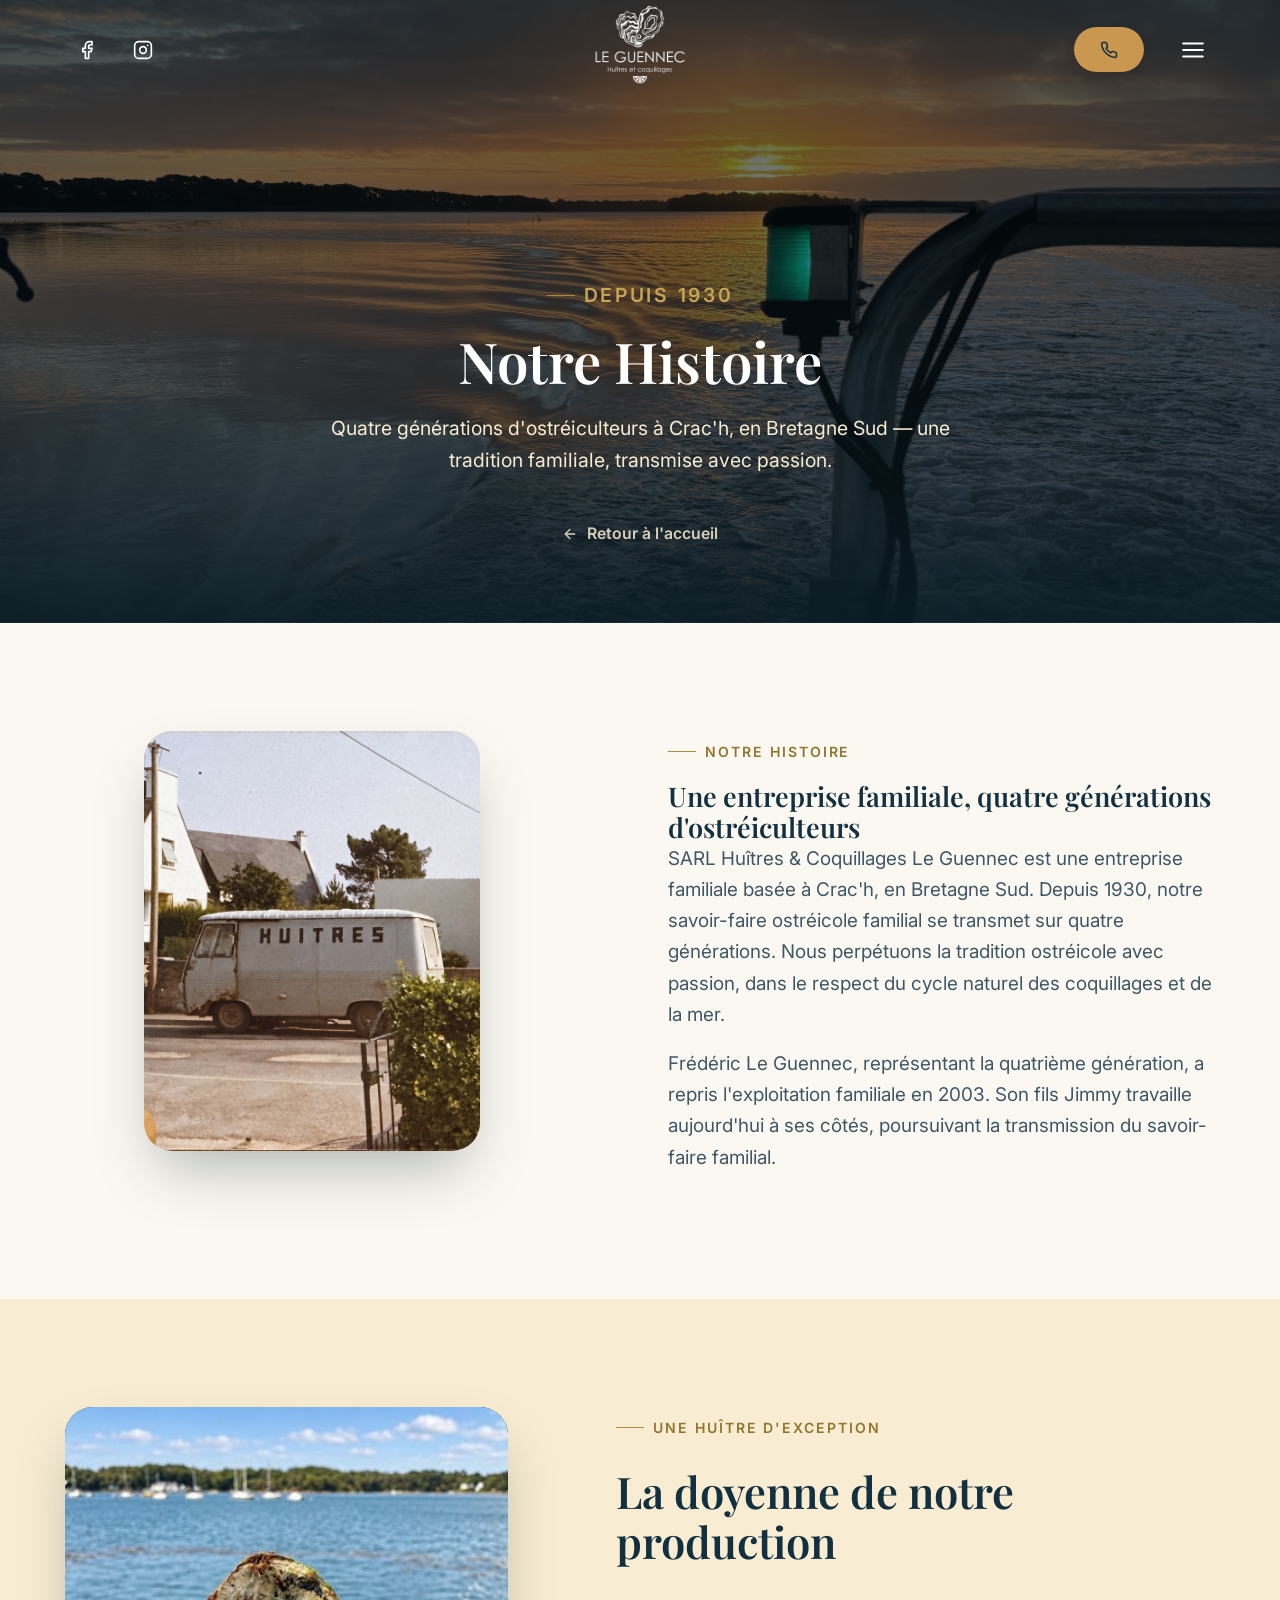
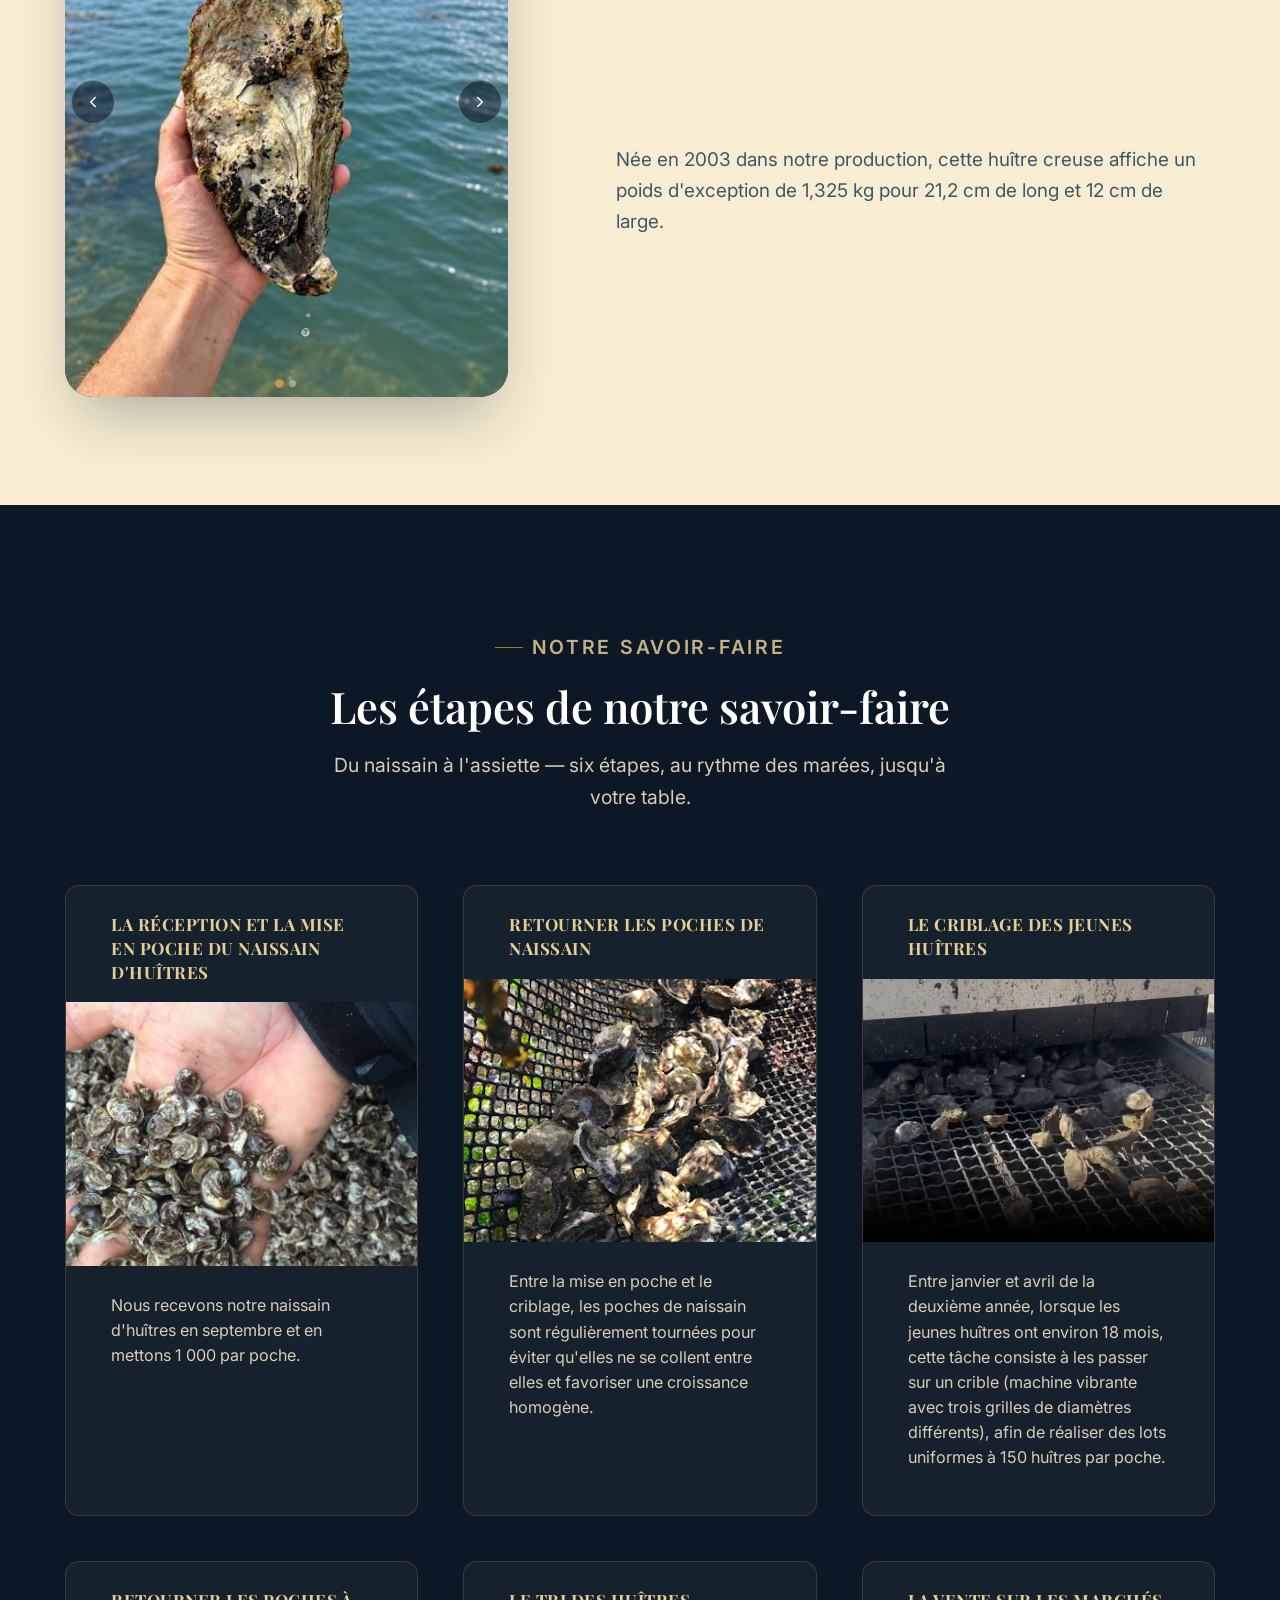
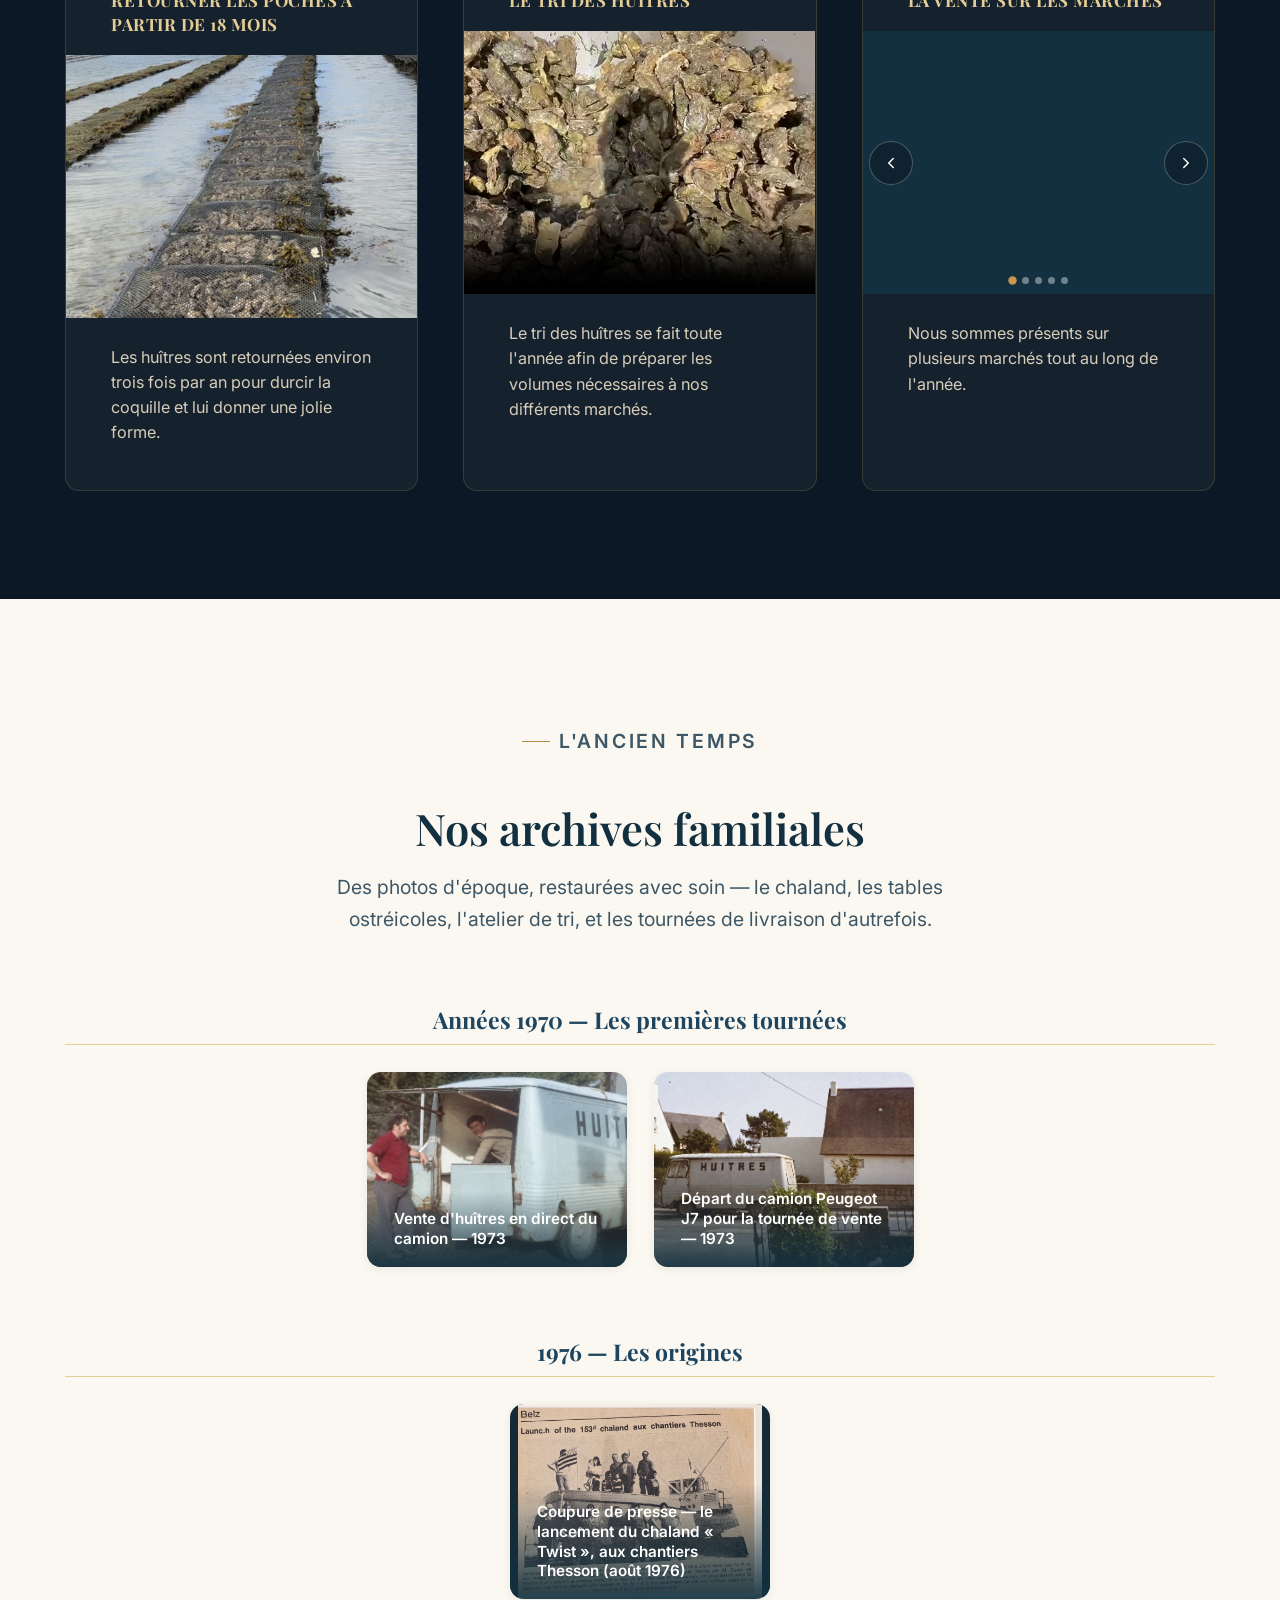
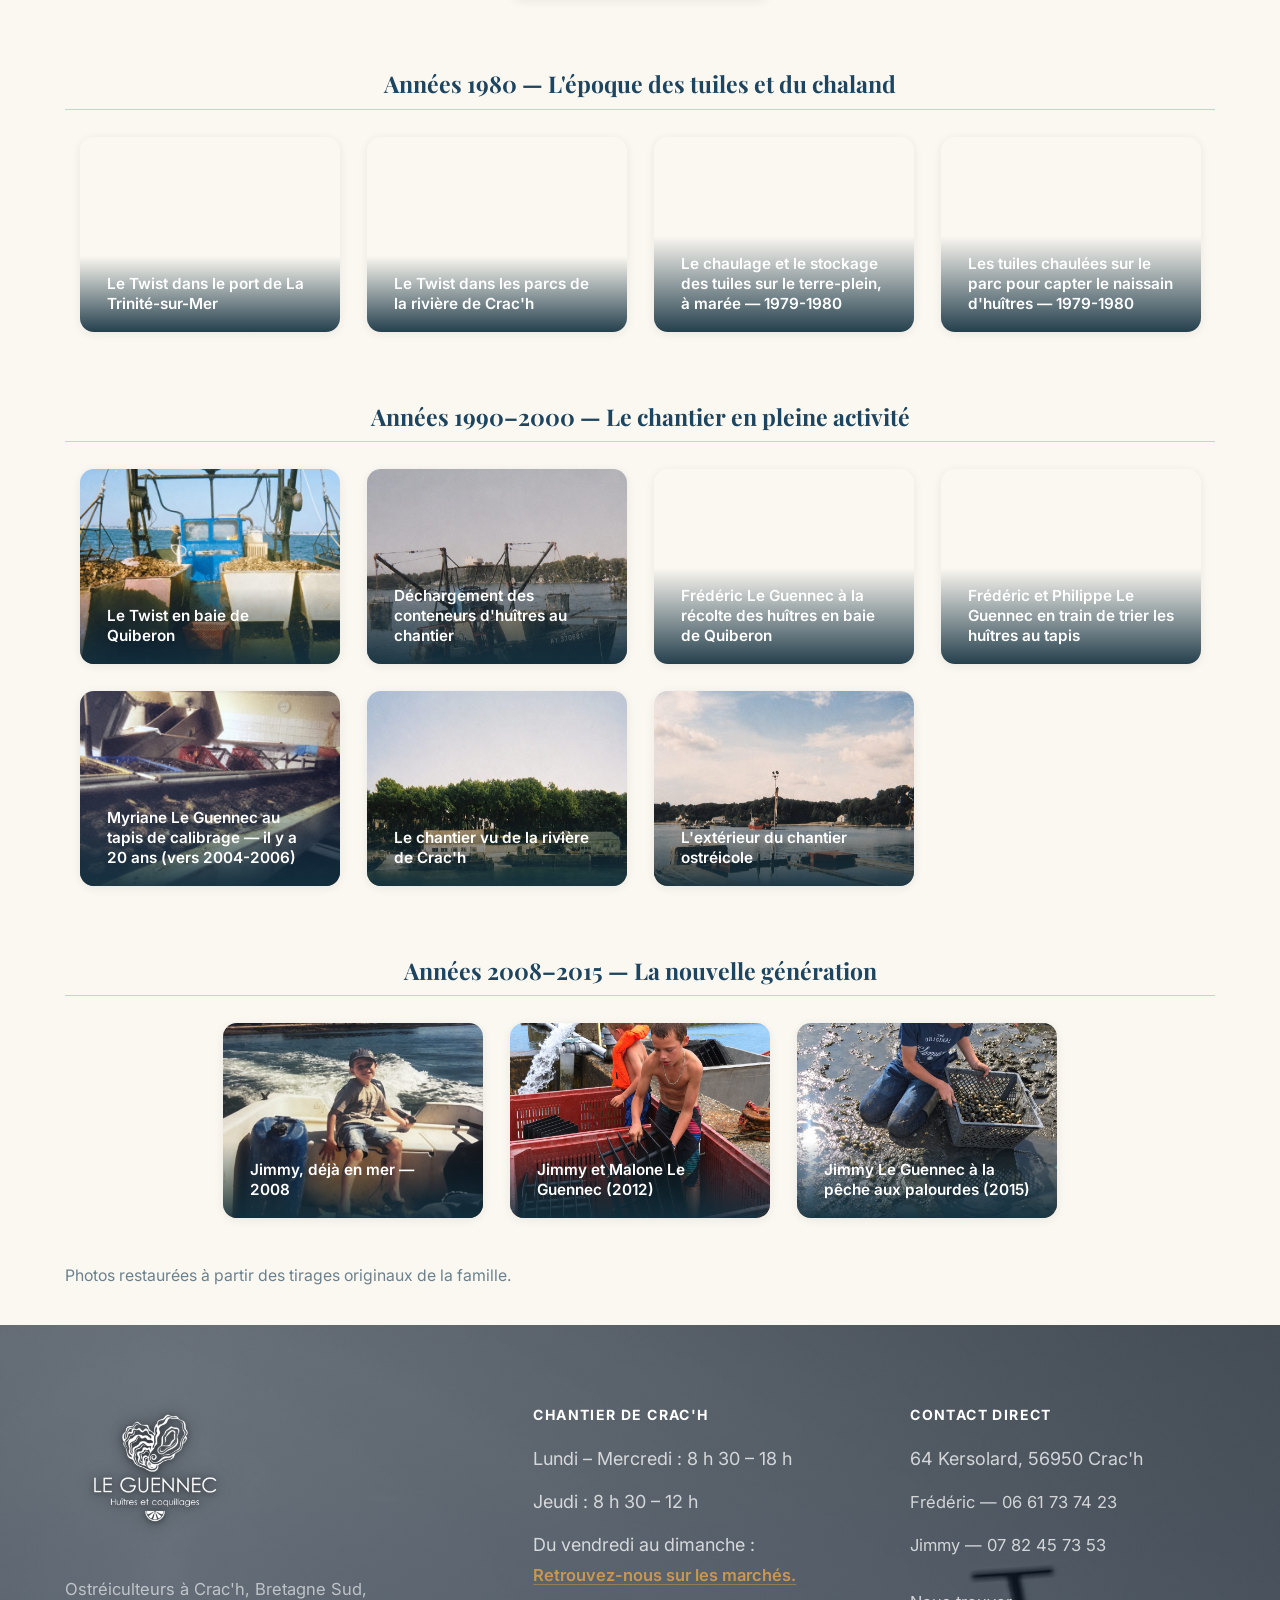
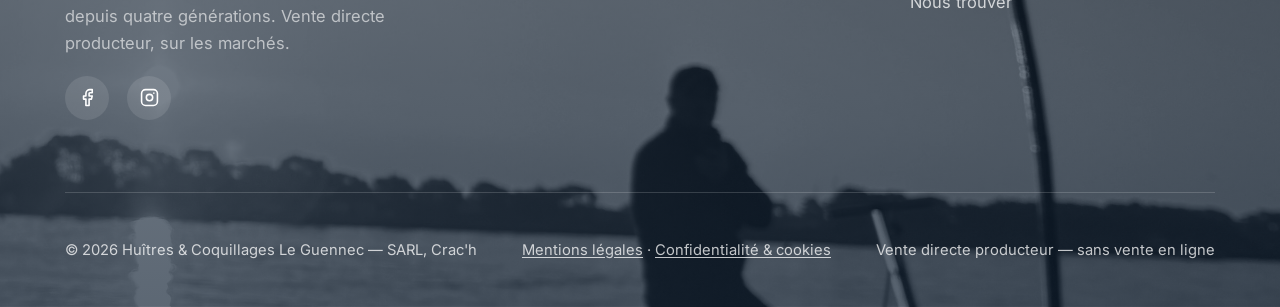
==== histoire.html @ 22b79222 "Validation Google Search Console + enrichissement SEO invisible (head only) - meta name="google-site" ====
<!DOCTYPE html>
<html lang="fr">
<head>
<meta charset="UTF-8">
<meta name="viewport" content="width=device-width, initial-scale=1">
<meta name="google-site-verification" content="tB6l-SqhukYmrdWB9x6UYOI8P5B4YPythhNkaQeLWqQ" />
<title>Notre Histoire d'Ostréiculteurs en Bretagne Sud | Huîtres Le Guennec</title>
<meta name="description" content="Quatre générations d'ostréiculteurs à Crac'h, Golfe du Morbihan : notre histoire familiale et le savoir-faire de la vente directe d'huîtres de Bretagne.">
<meta name="keywords" content="huîtres le guennec, huitres le guennec, huitres saint ave, huitres rennes, huitres ploermel, huitres crach, huitres pluneret, huitres vannes, huitres bretagne, vente directe huitres, coquillages golfe du morbihan">
<meta property="og:title" content="Notre Histoire d'Ostréiculteurs en Bretagne Sud | Huîtres Le Guennec">
<meta property="og:description" content="Quatre générations d'ostréiculteurs à Crac'h, Golfe du Morbihan : notre histoire familiale et le savoir-faire de la vente directe d'huîtres de Bretagne.">
<meta property="og:image" content="https://huitres-leguennec.com/img/og/histoire.jpg">
<meta property="og:image:width" content="1200">
<meta property="og:image:height" content="630">
<meta property="og:type" content="website">
<meta property="og:site_name" content="Huîtres &amp; Coquillages Le Guennec">
<meta property="og:locale" content="fr_FR">
<meta property="og:url" content="https://huitres-leguennec.com/histoire">
<link rel="canonical" href="https://huitres-leguennec.com/histoire">
<link rel="icon" type="image/png" href="img/logo.png">
<link rel="preconnect" href="https://fonts.googleapis.com">
<link rel="preconnect" href="https://fonts.gstatic.com" crossorigin>
<link href="https://fonts.googleapis.com/css2?family=Playfair+Display:wght@500;600;700&family=Dancing+Script:wght@600;700&family=Inter:wght@400;500;600;700&display=swap" rel="stylesheet">
<link rel="stylesheet" href="css/style.css?v=192">
<script type="application/ld+json">
{
  "@context": "https://schema.org",
  "@type": "BreadcrumbList",
  "itemListElement": [
    {
      "@type": "ListItem",
      "position": 1,
      "name": "Accueil",
      "item": "https://huitres-leguennec.com/"
    },
    {
      "@type": "ListItem",
      "position": 2,
      "name": "Notre Histoire",
      "item": "https://huitres-leguennec.com/histoire"
    }
  ]
}
</script>
<script>document.documentElement.classList.add("js");</script>
</head>
<body>
<a class="skip-link" href="#main">Aller au contenu principal</a>

<!-- ============ EN-TÊTE ============ -->
<header class="site-header" id="site-header">
  <div class="container header-brand-row">
    <div class="header-social">
      <a href="https://www.facebook.com/p/Huitres-et-coquillages-Le-guennec-Frederic-100067875047305/" target="_blank" rel="noopener noreferrer" aria-label="Notre page Facebook" class="header-social-link">
        <svg viewBox="0 0 24 24" fill="none" stroke="currentColor" stroke-width="2" stroke-linecap="round" stroke-linejoin="round"><path d="M18 2h-3a5 5 0 0 0-5 5v3H7v4h3v8h4v-8h3l1-4h-4V7a1 1 0 0 1 1-1h3z"/></svg>
      </a>
      <a href="https://www.instagram.com/huitresetcoquillages_leguennec/" target="_blank" rel="noopener noreferrer" aria-label="Notre page Instagram" class="header-social-link">
        <svg viewBox="0 0 24 24" fill="none" stroke="currentColor" stroke-width="2" stroke-linecap="round" stroke-linejoin="round"><rect x="2" y="2" width="20" height="20" rx="5"/><circle cx="12" cy="12" r="4"/><path d="M17.5 6.5h.01"/></svg>
      </a>
    </div>
    <a href="/" class="brand-center" aria-label="Accueil — Huîtres &amp; Coquillages Le Guennec">
      <img class="logo-white" src="img/logo-blanc.png" width="600" height="595" alt="" aria-hidden="true">
      <img class="logo-color" src="img/logo.png" width="600" height="595" alt="" aria-hidden="true">
    </a>
    <div class="header-actions">
      <div class="call-menu" id="call-menu">
        <button type="button" class="btn btn-primary header-cta" id="call-menu-toggle" aria-haspopup="true" aria-expanded="false" aria-controls="call-menu-panel">
          <svg viewBox="0 0 24 24" fill="none" stroke="currentColor" stroke-width="2" stroke-linecap="round" stroke-linejoin="round"><path d="M22 16.92v3a2 2 0 0 1-2.18 2 19.79 19.79 0 0 1-8.63-3.07 19.5 19.5 0 0 1-6-6 19.79 19.79 0 0 1-3.07-8.67A2 2 0 0 1 4.11 2h3a2 2 0 0 1 2 1.72c.127.96.361 1.903.7 2.81a2 2 0 0 1-.45 2.11L8.09 9.91a16 16 0 0 0 6 6l1.27-1.27a2 2 0 0 1 2.11-.45c.907.339 1.85.573 2.81.7A2 2 0 0 1 22 16.92z"/></svg>
          <span>Appeler / Commander</span>
        </button>
        <div class="call-menu-panel" id="call-menu-panel" role="menu" aria-hidden="true">
          <a href="tel:0661737423" class="call-menu-link" role="menuitem">Frédéric : 06 61 73 74 23</a>
          <a href="tel:0782457353" class="call-menu-link" role="menuitem">Jimmy : 07 82 45 73 53</a>
        </div>
      </div>
      <button class="nav-toggle" id="nav-toggle" aria-label="Ouvrir le menu" aria-expanded="false" aria-controls="main-nav">
        <svg viewBox="0 0 24 24" fill="none" stroke="currentColor" stroke-width="2" stroke-linecap="round"><line x1="3" y1="6" x2="21" y2="6"/><line x1="3" y1="12" x2="21" y2="12"/><line x1="3" y1="18" x2="21" y2="18"/></svg>
      </button>
    </div>
  </div>

  <div class="header-nav-row">
    <div class="container nav-row-inner">
      <div class="nav-overlay" id="nav-overlay"></div>
      <nav class="main-nav" id="main-nav" aria-label="Navigation principale">
        <button class="nav-toggle nav-close" id="nav-close" aria-label="Fermer le menu">
          <svg viewBox="0 0 24 24" fill="none" stroke="currentColor" stroke-width="2" stroke-linecap="round"><line x1="18" y1="6" x2="6" y2="18"/><line x1="6" y1="6" x2="18" y2="18"/></svg>
        </button>
        <ul>
          <li><a href="/histoire" aria-current="page">Notre Histoire</a></li>
          <li><a href="/nos-produits">Nos Produits</a></li>
          <li><a href="/points-de-vente">Points de Vente</a></li>
          <li><a href="/presse">Presse</a></li>
          <li><a href="/#evenements">Événements</a></li>
          <li><a href="/#faq">FAQ</a></li>
          <li><a href="/#contact">Contact</a></li>
          <li class="nav-call-item"><a href="tel:0661737423">Appeler — 06 61 73 74 23</a></li>
        </ul>
      </nav>
    </div>
  </div>
</header>

<main id="main">

  <!-- ============ EN-TÊTE DE PAGE ============ -->
  <section class="page-hero">
    <div class="container">
      <p class="eyebrow">Depuis 1930</p>
      <h1>Notre Histoire</h1>
      <p>Quatre générations d'ostréiculteurs à Crac'h, en Bretagne Sud — une tradition familiale, transmise avec passion.</p>
      <a href="/" class="breadcrumb-back">
        <svg viewBox="0 0 24 24" fill="none" stroke="currentColor" stroke-width="2" stroke-linecap="round" stroke-linejoin="round"><path d="M19 12H5"/><path d="m12 19-7-7 7-7"/></svg>
        Retour à l'accueil
      </a>
    </div>
  </section>

  <!-- ============ RÉCIT ============ -->
  <section class="section-pad bg-cream">
    <div class="container">
      <div class="histoire-grid">
        <div class="histoire-heading">
          <p class="eyebrow">Notre histoire</p>
          <h2>Une entreprise familiale, quatre générations d'ostréiculteurs</h2>
        </div>
        <div class="histoire-media reveal">
          <img src="img/camionnette-huitres-vintage.jpg" width="744" height="930" loading="lazy" decoding="async" alt="Ancienne camionnette « Huîtres » de la famille Le Guennec, garée à Crac'h">
        </div>
        <div class="histoire-text-body">
          <p>SARL Huîtres &amp; Coquillages Le Guennec est une entreprise familiale basée à Crac'h, en Bretagne Sud. Depuis 1930, notre savoir-faire ostréicole familial se transmet sur quatre générations. Nous perpétuons la tradition ostréicole avec passion, dans le respect du cycle naturel des coquillages et de la mer.</p>
          <p>Frédéric Le Guennec, représentant la quatrième génération, a repris l'exploitation familiale en 2003. Son fils Jimmy travaille aujourd'hui à ses côtés, poursuivant la transmission du savoir-faire familial.</p>
        </div>
      </div>
    </div>
  </section>

  <!-- ============ LA DOYENNE ============ -->
  <section class="section-pad bg-shell">
    <div class="container">
      <div class="doyenne-grid">
        <div class="doyenne-heading">
          <p class="eyebrow">Une huître d&apos;exception</p>
          <h2>La doyenne de notre production</h2>
        </div>
        <div class="doyenne-media reveal">
          <div class="step-carousel doyenne-carousel" data-carousel>
            <div class="step-carousel-track">
              <div class="step-carousel-slide"><img src="img/doyenne-1.jpg" width="384" height="512" loading="lazy" decoding="async" alt="La Doyenne Le Guennec, huître exceptionnelle tenue dans une main face à la mer"></div>
              <div class="step-carousel-slide"><img src="img/doyenne-2.jpg" width="384" height="512" loading="lazy" decoding="async" alt="La Doyenne Le Guennec vue de profil, montrant sa taille hors norme"></div>
            </div>
            <button type="button" class="step-carousel-arrow prev" aria-label="Photo précédente">
              <svg viewBox="0 0 24 24" fill="none" stroke="currentColor" stroke-width="2" stroke-linecap="round" stroke-linejoin="round"><path d="m15 18-6-6 6-6"/></svg>
            </button>
            <button type="button" class="step-carousel-arrow next" aria-label="Photo suivante">
              <svg viewBox="0 0 24 24" fill="none" stroke="currentColor" stroke-width="2" stroke-linecap="round" stroke-linejoin="round"><path d="m9 18 6-6-6-6"/></svg>
            </button>
            <div class="step-carousel-dots">
              <button type="button" class="step-carousel-dot" aria-label="Photo 1"></button>
              <button type="button" class="step-carousel-dot" aria-label="Photo 2"></button>
            </div>
          </div>
        </div>
        <div class="doyenne-text-body">
          <p>Née en 2003 dans notre production, cette huître creuse affiche un poids d&apos;exception de 1,325&nbsp;kg pour 21,2&nbsp;cm de long et 12&nbsp;cm de large.</p>
        </div>
      </div>
    </div>
  </section>

  <!-- ============ ÉTAPES DU SAVOIR-FAIRE ============ -->
  <section class="section-pad savoir-faire-steps">
    <div class="container">
      <div class="section-head center reveal">
        <p class="eyebrow">Notre savoir-faire</p>
        <h2>Les étapes de notre savoir-faire</h2>
        <p>Du naissain à l'assiette — six étapes, au rythme des marées, jusqu'à votre table.</p>
      </div>

      <div class="steps-grid reveal">
        <article class="step-card">
          <h3 class="step-title">La réception et la mise en poche du naissain d&apos;huîtres</h3>
          <div class="step-carousel" data-carousel>
            <div class="step-carousel-track">
              <div class="step-carousel-slide"><img src="img/naissain.jpg" width="720" height="960" loading="lazy" decoding="async" alt="Naissain d'huîtres tenu dans une main, avant la mise en poche"></div>
            </div>
            <button type="button" class="step-carousel-arrow prev" aria-label="Photo précédente">
              <svg viewBox="0 0 24 24" fill="none" stroke="currentColor" stroke-width="2" stroke-linecap="round" stroke-linejoin="round"><path d="m15 18-6-6 6-6"/></svg>
            </button>
            <button type="button" class="step-carousel-arrow next" aria-label="Photo suivante">
              <svg viewBox="0 0 24 24" fill="none" stroke="currentColor" stroke-width="2" stroke-linecap="round" stroke-linejoin="round"><path d="m9 18 6-6-6-6"/></svg>
            </button>
            <div class="step-carousel-dots">
              <button type="button" class="step-carousel-dot" aria-label="Photo 1"></button>
            </div>
          </div>
          <p class="step-desc">Nous recevons notre naissain d&apos;huîtres en septembre et en mettons 1 000 par poche.</p>
        </article>

        <article class="step-card">
          <h3 class="step-title">Retourner les poches de naissain</h3>
          <div class="step-carousel" data-carousel>
            <div class="step-carousel-track">
              <div class="step-carousel-slide"><img src="img/naissain-crible.jpg" width="384" height="512" loading="lazy" decoding="async" alt="Naissain d'huîtres dans un crible, au chantier"></div>
            </div>
            <button type="button" class="step-carousel-arrow prev" aria-label="Photo précédente">
              <svg viewBox="0 0 24 24" fill="none" stroke="currentColor" stroke-width="2" stroke-linecap="round" stroke-linejoin="round"><path d="m15 18-6-6 6-6"/></svg>
            </button>
            <button type="button" class="step-carousel-arrow next" aria-label="Photo suivante">
              <svg viewBox="0 0 24 24" fill="none" stroke="currentColor" stroke-width="2" stroke-linecap="round" stroke-linejoin="round"><path d="m9 18 6-6-6-6"/></svg>
            </button>
            <div class="step-carousel-dots">
              <button type="button" class="step-carousel-dot" aria-label="Photo 1"></button>
            </div>
          </div>
          <p class="step-desc">Entre la mise en poche et le criblage, les poches de naissain sont régulièrement tournées pour éviter qu'elles ne se collent entre elles et favoriser une croissance homogène.</p>
        </article>

        <article class="step-card">
          <h3 class="step-title">Le criblage des jeunes huîtres</h3>
          <div class="step-video-wrap">
            <video class="step-video" controls muted playsinline preload="metadata" poster="img/visuel-criblage.jpg">
              <source src="img/video-criblage.mp4" type="video/mp4">
              Votre navigateur ne supporte pas la lecture de vidéos.
            </video>
          </div>
          <p class="step-desc">Entre janvier et avril de la deuxième année, lorsque les jeunes huîtres ont environ 18 mois, cette tâche consiste à les passer sur un crible (machine vibrante avec trois grilles de diamètres différents), afin de réaliser des lots uniformes à 150 huîtres par poche.</p>
        </article>

        <article class="step-card">
          <h3 class="step-title">Retourner les poches à partir de 18 mois</h3>
          <div class="step-carousel" data-carousel>
            <div class="step-carousel-track">
              <div class="step-carousel-slide"><img src="img/poche-tournage-arradon.jpg" width="1000" height="1776" loading="lazy" decoding="async" alt="Poches d'huîtres sur tables, parc à Arradon"></div>
            </div>
            <button type="button" class="step-carousel-arrow prev" aria-label="Photo précédente">
              <svg viewBox="0 0 24 24" fill="none" stroke="currentColor" stroke-width="2" stroke-linecap="round" stroke-linejoin="round"><path d="m15 18-6-6 6-6"/></svg>
            </button>
            <button type="button" class="step-carousel-arrow next" aria-label="Photo suivante">
              <svg viewBox="0 0 24 24" fill="none" stroke="currentColor" stroke-width="2" stroke-linecap="round" stroke-linejoin="round"><path d="m9 18 6-6-6-6"/></svg>
            </button>
            <div class="step-carousel-dots">
              <button type="button" class="step-carousel-dot" aria-label="Photo 1"></button>
            </div>
          </div>
          <p class="step-desc">Les huîtres sont retournées environ trois fois par an pour durcir la coquille et lui donner une jolie forme.</p>
        </article>

        <article class="step-card">
          <h3 class="step-title">Le tri des huîtres</h3>
          <div class="step-video-wrap">
            <video class="step-video" controls muted playsinline preload="metadata" poster="img/visuel-tri.jpg">
              <source src="img/video-tri.mp4" type="video/mp4">
              Votre navigateur ne supporte pas la lecture de vidéos.
            </video>
          </div>
          <p class="step-desc">Le tri des huîtres se fait toute l&apos;année afin de préparer les volumes nécessaires à nos différents marchés.</p>
        </article>

        <article class="step-card">
          <h3 class="step-title">La vente sur les marchés</h3>
          <div class="step-carousel" data-carousel>
            <div class="step-carousel-track">
              <div class="step-carousel-slide"><img src="img/marche-nuit.jpg" width="1000" height="735" loading="lazy" decoding="async" alt="Étal Huîtres et Coquillages Le Guennec sur le marché de Crac'h, le jeudi"></div>
              <div class="step-carousel-slide"><img src="img/marche-jour.jpg" width="2000" height="1500" loading="lazy" decoding="async" alt="Étal Huîtres et Coquillages Le Guennec sur le marché de Ploërmel, le vendredi"></div>
              <div class="step-carousel-slide"><img src="img/marche-rennes.jpg" width="512" height="384" loading="lazy" decoding="async" alt="Étal Huîtres et Coquillages Le Guennec sur le marché de Rennes, le samedi"></div>
              <div class="step-carousel-slide"><img src="img/marche-pluneret.jpg" width="1556" height="1011" loading="lazy" decoding="async" alt="Étal Huîtres et Coquillages Le Guennec sur le marché de Pluneret, le dimanche"></div>
              <div class="step-carousel-slide"><img src="img/marche-etal.jpg" width="512" height="384" loading="lazy" decoding="async" alt="Étal Huîtres et Coquillages Le Guennec sur le marché de Saint-Avé, le dimanche"></div>
            </div>
            <button type="button" class="step-carousel-arrow prev" aria-label="Photo précédente">
              <svg viewBox="0 0 24 24" fill="none" stroke="currentColor" stroke-width="2" stroke-linecap="round" stroke-linejoin="round"><path d="m15 18-6-6 6-6"/></svg>
            </button>
            <button type="button" class="step-carousel-arrow next" aria-label="Photo suivante">
              <svg viewBox="0 0 24 24" fill="none" stroke="currentColor" stroke-width="2" stroke-linecap="round" stroke-linejoin="round"><path d="m9 18 6-6-6-6"/></svg>
            </button>
            <div class="step-carousel-dots">
              <button type="button" class="step-carousel-dot" aria-label="Photo 1"></button>
              <button type="button" class="step-carousel-dot" aria-label="Photo 2"></button>
              <button type="button" class="step-carousel-dot" aria-label="Photo 3"></button>
              <button type="button" class="step-carousel-dot" aria-label="Photo 4"></button>
              <button type="button" class="step-carousel-dot" aria-label="Photo 5"></button>
            </div>
          </div>
          <p class="step-desc">Nous sommes présents sur plusieurs marchés tout au long de l&apos;année.</p>
        </article>
      </div>
    </div>
  </section>

  <!-- ============ ARCHIVES FAMILIALES ============ -->
  <section class="section-pad bg-cream" id="archives">
    <div class="container">
      <div class="section-head center reveal">
        <p class="eyebrow">L'ancien temps</p>
        <h2>Nos archives familiales</h2>
        <p>Des photos d'époque, restaurées avec soin — le chaland, les tables ostréicoles, l'atelier de tri, et les tournées de livraison d'autrefois.</p>
      </div>

      <div class="archive-era">
        <h3 class="archive-era-title">Années 1970 — Les premières tournées</h3>
        <div class="archives-grid reveal">
          <figure class="archive-card" role="button" tabindex="0">
            <img src="img/archives/archive-12-vente-camion.jpg" width="1254" height="1254" alt="Vente d&apos;huîtres à l&apos;arrière de la camionnette « Huîtres »" loading="lazy" decoding="async">
            <figcaption>Vente d&apos;huîtres en direct du camion — 1973</figcaption>
          </figure>
          <figure class="archive-card" role="button" tabindex="0">
            <img src="img/archives/archive-13-camionnette-village.jpg" width="1539" height="1022" alt="La camionnette « Huîtres » garée dans le village" loading="lazy" decoding="async">
            <figcaption>Départ du camion Peugeot J7 pour la tournée de vente — 1973</figcaption>
          </figure>
        </div>
      </div>

      <div class="archive-era">
        <h3 class="archive-era-title">1976 — Les origines</h3>
        <div class="archives-grid reveal">
          <figure class="archive-card is-document" role="button" tabindex="0">
            <img src="img/archives/archive-01-article-chaland.jpg" width="1800" height="1442" alt="Coupure de presse : lancement du 153e chaland aux chantiers Thesson" loading="lazy" decoding="async">
            <figcaption>Coupure de presse — le lancement du chaland « Twist », aux chantiers Thesson (août 1976)</figcaption>
          </figure>
        </div>
      </div>

      <div class="archive-era">
        <h3 class="archive-era-title">Années 1980 — L&apos;époque des tuiles et du chaland</h3>
        <div class="archives-grid reveal">
          <figure class="archive-card" role="button" tabindex="0">
            <img src="img/archives/archive-03-twist-chenal.jpg" width="1536" height="1024" alt="Le chaland Twist Auray glissant sur le chenal" loading="lazy" decoding="async">
            <figcaption>Le Twist dans le port de La Trinité-sur-Mer</figcaption>
          </figure>
          <figure class="archive-card" role="button" tabindex="0">
            <img src="img/archives/archive-04-twist-parc.jpg" width="1536" height="1024" alt="Le chaland Twist Auray amarré au cœur des parcs à huîtres" loading="lazy" decoding="async">
            <figcaption>Le Twist dans les parcs de la rivière de Crac&apos;h</figcaption>
          </figure>
          <figure class="archive-card" role="button" tabindex="0">
            <img src="img/archives/archive-11-stockage-tuiles.jpg" width="1536" height="1024" alt="Stockage et tri des tuiles au chantier" loading="lazy" decoding="async">
            <figcaption>Le chaulage et le stockage des tuiles sur le terre-plein, à marée — 1979-1980</figcaption>
          </figure>
          <figure class="archive-card" role="button" tabindex="0">
            <img src="img/archives/archive-10-tables-maree-basse.jpg" width="1536" height="1024" alt="Tables ostréicoles à marée basse" loading="lazy" decoding="async">
            <figcaption>Les tuiles chaulées sur le parc pour capter le naissain d&apos;huîtres — 1979-1980</figcaption>
          </figure>
        </div>
      </div>

      <div class="archive-era">
        <h3 class="archive-era-title">Années 1990–2000 — Le chantier en pleine activité</h3>
        <div class="archives-grid reveal">
          <figure class="archive-card" role="button" tabindex="0">
            <img src="img/archives/archive-02-twist-en-mer.jpg" width="1536" height="1024" alt="Le chaland Twist Auray en mer, pavillon breton au vent" loading="lazy" decoding="async">
            <figcaption>Le Twist en baie de Quiberon</figcaption>
          </figure>
          <figure class="archive-card" role="button" tabindex="0">
            <img src="img/archives/archive-05-chargement-manitou.jpg" width="941" height="1672" alt="Chargement des huîtres sur le chaland, au manitou" loading="lazy" decoding="async">
            <figcaption>Déchargement des conteneurs d&apos;huîtres au chantier</figcaption>
          </figure>
          <figure class="archive-card" role="button" tabindex="0">
            <img src="img/archives/archive-06-vue-tables-village.jpg" width="1536" height="1024" alt="Tri des huîtres à bord, vue sur la baie et le village" loading="lazy" decoding="async">
            <figcaption>Frédéric Le Guennec à la récolte des huîtres en baie de Quiberon</figcaption>
          </figure>
          <figure class="archive-card" role="button" tabindex="0">
            <img src="img/archives/archive-09-tri-atelier.jpg" width="1536" height="1024" alt="Tri et calibrage des huîtres à l'atelier" loading="lazy" decoding="async">
            <figcaption>Frédéric et Philippe Le Guennec en train de trier les huîtres au tapis</figcaption>
          </figure>
          <figure class="archive-card" role="button" tabindex="0">
            <img src="img/archives/archive-16-myriane-tapis.jpg" width="1448" height="1001" alt="Myriane au tapis de tri, préparation artisanale des coquillages" loading="lazy" decoding="async">
            <figcaption>Myriane Le Guennec au tapis de calibrage — il y a 20 ans (vers 2004-2006)</figcaption>
          </figure>
          <figure class="archive-card" role="button" tabindex="0">
            <img src="img/archives/archive-14-chantier-vue-eau.jpg" width="941" height="1672" alt="Le chantier ostréicole vu depuis l'eau" loading="lazy" decoding="async">
            <figcaption>Le chantier vu de la rivière de Crac&apos;h</figcaption>
          </figure>
          <figure class="archive-card" role="button" tabindex="0">
            <img src="img/archives/archive-15-quai-chaland.jpg" width="941" height="1672" alt="Le quai du chantier, chaland amarré" loading="lazy" decoding="async">
            <figcaption>L&apos;extérieur du chantier ostréicole</figcaption>
          </figure>
        </div>
      </div>

      <div class="archive-era">
        <h3 class="archive-era-title">Années 2008–2015 — La nouvelle génération</h3>
        <div class="archives-grid reveal">
          <figure class="archive-card" role="button" tabindex="0">
            <img src="img/archives/archive-17-jimmy-bateau-2008.jpg" width="1000" height="910" alt="Jimmy enfant, sur le bateau en 2008" loading="lazy" decoding="async">
            <figcaption>Jimmy, déjà en mer — 2008</figcaption>
          </figure>
          <figure class="archive-card" role="button" tabindex="0">
            <img src="img/archives/archive-08-enfants-chantier.jpg" width="1083" height="1452" alt="Les enfants du chantier, déjà les pieds dans l'eau" loading="lazy" decoding="async">
            <figcaption>Jimmy et Malone Le Guennec (2012)</figcaption>
          </figure>
          <figure class="archive-card" role="button" tabindex="0">
            <img src="img/archives/archive-07-recolte-famille.jpg" width="1086" height="1448" alt="Une récolte de coquillages en famille" loading="lazy" decoding="async">
            <figcaption>Jimmy Le Guennec à la pêche aux palourdes (2015)</figcaption>
          </figure>
        </div>
      </div>

      <p style="margin-top:var(--space-lg); font-size:0.88rem; color:var(--ink-400);">Photos restaurées à partir des tirages originaux de la famille.</p>
    </div>
  </section>


</main>

<!-- ============ LIGHTBOX (galerie d'archives) ============ -->
<div class="lightbox" id="lightbox" role="dialog" aria-modal="true" aria-label="Photo agrandie" hidden>
  <button type="button" class="lightbox-close" id="lightbox-close" aria-label="Fermer">
    <svg viewBox="0 0 24 24" fill="none" stroke="currentColor" stroke-width="2" stroke-linecap="round"><line x1="18" y1="6" x2="6" y2="18"/><line x1="6" y1="6" x2="18" y2="18"/></svg>
  </button>
  <figure>
    <img id="lightbox-img" src="" alt="">
    <figcaption id="lightbox-caption"></figcaption>
  </figure>
</div>

<!-- ============ PIED DE PAGE ============ -->
<footer class="site-footer">
  <div class="container">
    <div class="footer-top">
      <div class="footer-brand">
        <img src="img/logo-blanc.png" width="600" height="595" alt="Huîtres &amp; Coquillages Le Guennec">
        <p>Ostréiculteurs à Crac'h, Bretagne Sud, depuis quatre générations. Vente directe producteur, sur les marchés.</p>        <div class="social-row">
          <a href="https://www.facebook.com/p/Huitres-et-coquillages-Le-guennec-Frederic-100067875047305/" target="_blank" rel="noopener noreferrer" aria-label="Notre page Facebook">
            <svg viewBox="0 0 24 24" fill="none" stroke="currentColor" stroke-width="2" stroke-linecap="round" stroke-linejoin="round"><path d="M18 2h-3a5 5 0 0 0-5 5v3H7v4h3v8h4v-8h3l1-4h-4V7a1 1 0 0 1 1-1h3z"/></svg>
          </a>
          <a href="https://www.instagram.com/huitresetcoquillages_leguennec/" target="_blank" rel="noopener noreferrer" aria-label="Notre page Instagram">
            <svg viewBox="0 0 24 24" fill="none" stroke="currentColor" stroke-width="2" stroke-linecap="round" stroke-linejoin="round"><rect x="2" y="2" width="20" height="20" rx="5"/><circle cx="12" cy="12" r="4"/><path d="M17.5 6.5h.01"/></svg>
          </a>
        </div>
      </div>
      <div class="footer-col">
        <h5>Chantier de Crac'h</h5>
        <ul>
          <li>Lundi – Mercredi : 8 h 30 – 18 h</li>
          <li>Jeudi : 8 h 30 – 12 h</li>
          <li>Du vendredi au dimanche : <a href="/points-de-vente" class="btn-footer-marches">Retrouvez-nous sur les marchés.</a></li>
        </ul>
      </div>
      <div class="footer-col">
        <h5>Contact direct</h5>
        <ul>
          <li>64 Kersolard, 56950 Crac'h</li>
          <li><a href="tel:0661737423">Frédéric — 06 61 73 74 23</a></li>
          <li><a href="tel:0782457353">Jimmy — 07 82 45 73 53</a></li>
          <li style="margin-top:var(--space-xs);"><a href="/#contact">Nous trouver</a></li>
        </ul>
      </div>
    </div>
    <div class="footer-bottom">
      <span>© <span id="year"></span> Huîtres &amp; Coquillages Le Guennec — SARL, Crac'h</span>
      <span class="footer-legal-links"><a href="/mentions-legales">Mentions légales</a> · <a href="/mentions-legales#cookies">Confidentialité &amp; cookies</a></span>
      <span>Vente directe producteur — sans vente en ligne</span>
    </div>
  </div>
</footer>

<button type="button" id="back-to-top" class="back-to-top" aria-label="Retour en haut de la page">
  <svg viewBox="0 0 24 24" fill="none" stroke="currentColor" stroke-width="2.2" stroke-linecap="round" stroke-linejoin="round"><path d="M12 19V5"/><path d="m5 12 7-7 7 7"/></svg>
</button>

<script src="js/main.js?v=192"></script>
</body>
</html>
---- css/style.css ----
/* ==========================================================================
   Huîtres & Coquillages Le Guennec — feuille de style
   Palette extraite du logo officiel (navy/pétrole + crème + or/moutarde)
   Typographie : Playfair Display (titres) + Inter (texte)
   ========================================================================== */

:root {
  /* Couleurs de marque (échantillonnées depuis le logo) */
  --navy-900: #12303F;
  --navy-800: #16394C;
  --navy-700: #1D4560;
  --navy-600: #225173; /* couleur primaire exacte du logo */
  --navy-500: #336489;
  --gold-700: #93752E;
  --gold-600: #AC8B3F; /* accent principal, dérivé du liseré citron du logo */
  --gold-500: #C6A557;
  --gold-300: #E4CE95;
  --btn-gold: #c9974f; /* fond doré unifié pour tous les boutons d'action */
  --btn-gold-hover: #d9ab6a;
  --shell-100: #F8ECD2; /* nacre intérieure de coquille, du logo */
  --cream-100: #FBF8F1; /* fond général */
  --cream-050: #FFFDF9;
  --ink-900: #142A36;   /* texte principal */
  --ink-600: #3E5766;
  --ink-400: #6B818D;
  --white: #FFFFFF;
  --line: rgba(20, 42, 54, 0.12);
  --line-soft: rgba(20, 42, 54, 0.07);

  /* Typographie */
  --font-display: "Playfair Display", "Iowan Old Style", Georgia, serif;
  --font-body: "Inter", -apple-system, BlinkMacSystemFont, "Segoe UI", sans-serif;

  /* Échelle d'espacement */
  --space-3xs: 0.25rem;
  --space-2xs: 0.5rem;
  --space-xs: 0.75rem;
  --space-sm: 1rem;
  --space-md: 1.5rem;
  --space-lg: 2.5rem;
  --space-xl: 4rem;
  --space-2xl: 6rem;
  --space-3xl: 9rem;

  /* Rayons & ombres */
  --radius-sm: 6px;
  --radius-md: 14px;
  --radius-lg: 28px;
  --radius-pill: 999px;
  --shadow-sm: 0 2px 10px rgba(20, 42, 54, 0.08);
  --shadow-md: 0 12px 32px -8px rgba(20, 42, 54, 0.22);
  --shadow-lg: 0 28px 60px -16px rgba(20, 42, 54, 0.35);

  --ease: cubic-bezier(0.16, 1, 0.3, 1);
  --container: 1240px;
}

/* ---------- Reset minimal ---------- */
*, *::before, *::after { box-sizing: border-box; }
html { scroll-behavior: smooth; width: 100%; position: relative; font-size: 112.5%; }
@media (prefers-reduced-motion: reduce) {
  html { scroll-behavior: auto; }
  *, *::before, *::after {
    animation-duration: 0.01ms !important;
    animation-iteration-count: 1 !important;
    transition-duration: 0.01ms !important;
    scroll-behavior: auto !important;
  }
}
body, h1, h2, h3, h4, p, figure, blockquote { margin: 0; }
img { max-width: 100%; display: block; }
ul { list-style: none; margin: 0; padding: 0; }
a { color: inherit; text-decoration: none; }
button { font: inherit; cursor: pointer; }

body {
  background: var(--cream-100);
  color: var(--ink-900);
  font-family: var(--font-body);
  font-size: 1rem;
  line-height: 1.65;
  -webkit-font-smoothing: antialiased;
  width: 100%;
  position: relative;
}

h1, h2, h3, h4 {
  font-family: var(--font-display);
  color: var(--navy-900);
  line-height: 1.15;
  font-weight: 600;
}

.skip-link {
  position: absolute;
  left: -999px;
  top: 0;
  background: var(--navy-900);
  color: var(--white);
  padding: var(--space-sm) var(--space-md);
  z-index: 1000;
  border-radius: 0 0 var(--radius-sm) 0;
}
.skip-link:focus {
  left: 0;
}

:focus-visible {
  outline: 3px solid var(--gold-600);
  outline-offset: 3px;
}

.container {
  width: 100%;
  max-width: var(--container);
  margin-inline: auto;
  padding-inline: var(--space-md);
}

@media (min-width: 768px) {
  .container { padding-inline: var(--space-lg); }
}

.eyebrow {
  display: inline-flex;
  align-items: center;
  gap: var(--space-2xs);
  font-family: var(--font-body);
  font-size: 0.78rem;
  font-weight: 600;
  letter-spacing: 0.14em;
  text-transform: uppercase;
  color: var(--gold-700);
  margin-bottom: var(--space-sm);
}
.eyebrow::before {
  content: "";
  width: 28px;
  height: 1px;
  background: var(--gold-600);
}

.section-head {
  max-width: 640px;
  margin-bottom: var(--space-xl);
}
.section-head.center { margin-inline: auto; text-align: center; }
.section-head h2 { font-size: clamp(1.9rem, 3.4vw, 2.75rem); }
.section-head p { margin-top: var(--space-sm); color: var(--ink-600); font-size: 1.08rem; }

section { position: relative; }
.section-pad { padding-block: var(--space-2xl); }
@media (max-width: 640px) {
  .section-pad { padding-block: var(--space-xl); }
}

.bg-cream { background: var(--cream-100); }
.bg-white { background: var(--white); }
.bg-navy { background: var(--navy-900); color: var(--shell-100); }
.bg-navy h2, .bg-navy h3 { color: var(--white); }
.bg-shell { background: var(--shell-100); }

/* ---------- Boutons ---------- */
.btn {
  display: inline-flex;
  align-items: center;
  gap: var(--space-2xs);
  padding: 0.9rem 1.7rem;
  border-radius: var(--radius-pill);
  font-weight: 600;
  font-size: 0.95rem;
  border: 1px solid transparent;
  transition: transform 0.25s var(--ease), box-shadow 0.25s var(--ease), background 0.25s var(--ease), color 0.25s var(--ease);
  white-space: nowrap;
  min-height: 44px;
}
.btn:hover { transform: translateY(-2px); }
.btn-primary {
  background: var(--btn-gold);
  color: var(--navy-900);
  box-shadow: var(--shadow-sm);
}
.btn-primary:hover { background: var(--btn-gold-hover); box-shadow: var(--shadow-md); }
.btn-ghost {
  background: rgba(255,255,255,0.14);
  color: var(--white);
  border-color: rgba(255,255,255,0.75);
  border-width: 2px;
  backdrop-filter: blur(6px);
  font-weight: 700;
}
.btn-ghost:hover { background: var(--white); color: var(--navy-900); border-color: var(--white); }
.btn-outline {
  background: transparent;
  color: var(--navy-800);
  border-color: var(--navy-800);
}
.btn-outline:hover { background: var(--navy-800); color: var(--white); }
.btn svg { width: 18px; height: 18px; flex-shrink: 0; }

/* ---------- Header ---------- */
.site-header {
  position: fixed;
  inset-inline: 0;
  top: 0;
  z-index: 100;
  transition: background 0.35s var(--ease), box-shadow 0.35s var(--ease);
}
#archives { scroll-margin-top: 110px; }
#archives .section-head h2 { padding-top: var(--space-md); }
.site-header.is-scrolled {
  background: rgba(251, 248, 241, 0.92);
  backdrop-filter: blur(10px);
  box-shadow: var(--shadow-sm);
}

/* Ligne 1 : reseaux sociaux / logo centre / appel, sur 3 colonnes */
.header-brand-row {
  position: relative;
  display: flex;
  justify-content: space-between;
  align-items: center;
  padding-block: var(--space-md) var(--space-sm);
  transition: padding-block 0.35s var(--ease);
}
.site-header.is-scrolled .header-brand-row { padding-block: var(--space-2xs); }
.brand-center {
  display: inline-flex;
  align-items: center;
  position: absolute;
  left: 50%;
  top: 50%;
  transform: translate(-50%, -50%);
  z-index: 2;
}
.brand-center img { height: 130px; width: auto; transition: height 0.35s var(--ease); }
.site-header.is-scrolled .brand-center img { height: 100px; }
.brand-center .logo-color { display: none; }
.site-header.is-scrolled .brand-center .logo-white { display: none; }
.site-header.is-scrolled .brand-center .logo-color { display: block; }
@media (max-width: 640px) {
  .brand-center img { height: 95px; }
  .site-header.is-scrolled .brand-center img { height: 65px; }
}

/* Ligne 2 : navigation centrée, actions à droite */
.header-nav-row {
  border-top: 1px solid rgba(255,255,255,0.16);
  padding-block: var(--space-sm);
  transition: padding-block 0.35s var(--ease), border-color 0.35s var(--ease);
}
.site-header.is-scrolled .header-nav-row { border-top-color: var(--line-soft); padding-block: var(--space-2xs); }
.nav-row-inner {
  position: relative;
  display: flex;
  align-items: center;
  justify-content: space-between;
  gap: var(--space-lg);
}
.main-nav { flex: 1 1 auto; min-width: 0; display: flex; justify-content: center; }
.main-nav ul {
  display: flex;
  align-items: center;
  flex-wrap: wrap;
  justify-content: center;
  gap: 25px;
}
.main-nav a {
  font-size: 0.95rem;
  font-weight: 600;
  color: var(--white);
  position: relative;
  padding-block: var(--space-2xs);
  padding-inline: var(--space-3xs);
  transition: color 0.3s var(--ease);
}
.site-header.is-scrolled .main-nav a { color: var(--navy-800); }
.main-nav a::after {
  content: "";
  position: absolute;
  left: 0; right: 0; bottom: -4px;
  height: 2px;
  background: var(--gold-500);
  transform: scaleX(0);
  transform-origin: left;
  transition: transform 0.3s var(--ease);
}
.main-nav a:hover::after,
.main-nav a:focus-visible::after { transform: scaleX(1); }

.header-actions {
  position: static;
  flex: 0 0 auto;
  display: flex;
  align-items: center;
  gap: var(--space-md);
}
.header-actions .btn-primary { padding: 0.7rem 1.4rem; font-size: 0.88rem; }

/* ---------- Menu d'appel (bouton "Appeler / Commander") ---------- */
.call-menu { position: relative; }
.call-menu-toggle { cursor: pointer; }
.call-menu-panel {
  position: absolute;
  top: calc(100% + 10px);
  right: 0;
  z-index: 150;
  width: max-content;
  min-width: 240px;
  max-width: min(300px, calc(100vw - 24px));
  background: var(--white);
  border: 1px solid var(--line);
  border-radius: var(--radius-lg);
  box-shadow: var(--shadow-lg);
  padding: var(--space-sm);
  opacity: 0;
  transform: translateY(-8px);
  pointer-events: none;
  transition: opacity 0.2s var(--ease), transform 0.2s var(--ease);
}
.call-menu-panel.is-open {
  opacity: 1;
  transform: translateY(0);
  pointer-events: auto;
}
.call-menu-link {
  display: flex;
  align-items: center;
  gap: 8px;
  padding: 0.55rem 0.6rem;
  border-radius: var(--radius-md, 10px);
  color: var(--navy-900);
  font-weight: 600;
  font-size: 0.92rem;
  transition: background 0.2s var(--ease), color 0.2s var(--ease);
}
.call-menu-link:hover, .call-menu-link:focus-visible { background: var(--shell-100); color: var(--gold-700); }

.header-social {
  display: flex;
  align-items: center;
  gap: 12px;
}
.header-social-link {
  display: inline-flex;
  align-items: center;
  justify-content: center;
  width: 44px;
  height: 44px;
  color: var(--white);
  transition: opacity 0.25s var(--ease), transform 0.25s var(--ease), color 0.25s var(--ease);
}
.header-social-link svg { width: 20px; height: 20px; }
.header-social-link:hover,
.header-social-link:focus-visible { opacity: 0.8; transform: scale(1.05); }
.site-header.is-scrolled .header-social-link { color: var(--navy-800); }

.nav-toggle {
  display: none;
  background: none;
  border: none;
  padding: var(--space-2xs);
  width: 44px;
  height: 44px;
  align-items: center;
  justify-content: center;
}
.nav-toggle svg { width: 26px; height: 26px; color: var(--white); }
.site-header.is-scrolled .nav-toggle svg { color: var(--navy-900); }

@media (max-width: 1300px) {
  .nav-overlay {
    position: fixed;
    inset: 0;
    background: rgba(10, 22, 32, 0.55);
    z-index: 99998;
    opacity: 0;
    visibility: hidden;
    pointer-events: none;
    transition: opacity 0.3s ease, visibility 0s linear 0.3s;
  }
  .nav-overlay.is-open {
    opacity: 1;
    visibility: visible;
    pointer-events: auto;
    transition: opacity 0.3s ease, visibility 0s linear 0s;
  }
  .main-nav {
    position: fixed;
    top: 0;
    right: 0;
    left: auto;
    width: min(85vw, 340px);
    min-height: 100dvh;
    height: 100dvh;
    overflow-y: auto;
    overflow-x: hidden;
    background-color: var(--navy-900) !important;
    display: flex !important;
    align-items: flex-start;
    justify-content: flex-start;
    padding: 88px 24px 32px;
    z-index: 99999;
    pointer-events: none;
    visibility: hidden;
    opacity: 0;
    box-shadow: -12px 0 40px rgba(0,0,0,0.2);
    transform: translateX(100%);
    transition: transform 0.3s ease, opacity 0.3s ease, visibility 0s linear 0.3s;
  }
  .main-nav::before {
    content: "";
    position: absolute;
    inset: 0;
    background-image: url('../img/logo-huitres-coeur.png');
    background-repeat: no-repeat;
    background-position: center;
    background-size: 95% auto;
    opacity: 0.07;
    pointer-events: none;
    z-index: 0;
  }
  .main-nav > * { position: relative; z-index: 1; }
  .main-nav.is-open {
    pointer-events: auto;
    visibility: visible;
    opacity: 1;
    transform: translateX(0);
    transition: transform 0.3s ease, opacity 0.3s ease, visibility 0s linear 0s;
  }
  @media (prefers-reduced-motion: reduce) {
    .main-nav, .nav-overlay { transition: opacity 0.2s linear, visibility 0s linear 0.2s; transform: none; }
    .main-nav.is-open, .nav-overlay.is-open { transition: opacity 0.2s linear, visibility 0s linear 0s; }
  }
  .main-nav ul li {
    opacity: 0;
    transform: translateY(10px);
    transition: opacity 0.3s var(--ease), transform 0.3s var(--ease);
  }
  .main-nav.is-open ul li { opacity: 1; transform: translateY(0); }
  .main-nav.is-open ul li:nth-child(1) { transition-delay: 0.08s; }
  .main-nav.is-open ul li:nth-child(2) { transition-delay: 0.11s; }
  .main-nav.is-open ul li:nth-child(3) { transition-delay: 0.14s; }
  .main-nav.is-open ul li:nth-child(4) { transition-delay: 0.17s; }
  .main-nav.is-open ul li:nth-child(5) { transition-delay: 0.2s; }
  .main-nav.is-open ul li:nth-child(6) { transition-delay: 0.23s; }
  .main-nav.is-open ul li:nth-child(7) { transition-delay: 0.26s; }
  .main-nav.is-open ul li:nth-child(8) { transition-delay: 0.29s; }
  @media (prefers-reduced-motion: reduce) {
    .main-nav ul li { opacity: 1; transform: none; transition: none; }
  }
  .main-nav ul { flex-direction: column; gap: 0; text-align: left; align-items: stretch; }
  .main-nav a {
    color: var(--white);
    font-size: 1.15rem;
    padding-block: 0.45rem;
    display: block;
    width: 100%;
    border-bottom: 1px solid rgba(255, 255, 255, 0.1);
  }
  .main-nav a::after { display: none; }
  .nav-close svg { color: var(--white) !important; }
  .header-actions .btn-primary span { display: none; }
  .nav-toggle { display: inline-flex; z-index: 101; }
  body.nav-is-open .header-actions .nav-toggle:not(.nav-close) { visibility: hidden; }
  html.nav-is-open,
  body.nav-is-open { overflow: hidden; height: 100%; }
  .header-nav-row { border-top: none; padding-block: 0; }
}
@media (min-width: 1301px) {
  .nav-close { display: none; }
}

/* ---------- Hero ---------- */
.hero {
  min-height: 74svh;
  display: flex;
  align-items: flex-end;
  position: relative;
  color: var(--white);
  overflow: hidden;
}
.hero-media {
  position: absolute;
  inset: 0;
  z-index: 0;
}
.hero-media img {
  width: 100%;
  height: 100%;
  object-fit: cover;
  object-position: 76% 40%;
}
.hero-media::before {
  content: "";
  position: absolute;
  inset: 0;
  background: rgba(0,0,0,0.4);
  z-index: 1;
}
.hero-media::after {
  content: "";
  position: absolute;
  inset: 0;
  background: linear-gradient(180deg, rgba(18,48,63,0.55) 0%, rgba(18,48,63,0.25) 32%, rgba(18,48,63,0.55) 78%, rgba(18,48,63,0.92) 100%);
  z-index: 1;
}
.hero-inner {
  position: relative;
  z-index: 1;
  padding-block: calc(var(--space-3xl) + 6.5rem) var(--space-xl);
  width: 100%;
}
.hero-text-block {
  max-width: 620px;
  margin-inline: auto;
  text-align: center;
}
.hero .eyebrow {
  color: var(--gold-300);
}
.hero .eyebrow::before { background: var(--gold-300); }
.hero h1 {
  font-size: clamp(1.9rem, 3.6vw, 2.9rem);
  color: var(--white);
  text-shadow: 0 4px 24px rgba(0,0,0,0.35);
  line-height: 1.18;
}
.hero .tagline {
  margin-top: var(--space-md);
  font-size: clamp(1rem, 1.3vw, 1.15rem);
  color: var(--shell-100);
  text-shadow: 0 2px 12px rgba(0,0,0,0.3);
}
.hero-ctas {
  margin-top: var(--space-lg);
  display: flex;
  flex-wrap: wrap;
  justify-content: center;
  gap: var(--space-sm);
}
.hero-ctas .btn { padding-inline: 1.3rem; font-size: 0.9rem; white-space: normal; }
@media (min-width: 1180px) {
  /* Réserve la place de la carte flottante "Où nous trouver aujourd'hui ?" pour que
     le bloc de texte reste centré dans l'espace disponible sans la chevaucher. */
  .hero-inner { padding-right: 460px; }
}
.scroll-cue {
  position: absolute;
  bottom: var(--space-lg);
  right: var(--space-lg);
  display: flex;
  flex-direction: column;
  align-items: center;
  gap: var(--space-2xs);
  font-size: 0.72rem;
  letter-spacing: 0.16em;
  text-transform: uppercase;
  color: rgba(255,255,255,0.75);
  z-index: 1;
}
.scroll-cue .line {
  width: 1px; height: 46px;
  background: linear-gradient(180deg, rgba(255,255,255,0.9), transparent);
  animation: scrollpulse 2.2s ease-in-out infinite;
}
@keyframes scrollpulse {
  0%, 100% { transform: scaleY(1); opacity: .6; }
  50% { transform: scaleY(0.55); opacity: 1; }
}
@media (max-width: 640px) {
  .scroll-cue { display: none; }
}

/* ---------- Carte flottante "Où nous trouver aujourd'hui ?" (Hero) ---------- */
.hero-market-card {
  display: none;
  position: absolute;
  top: 300px;
  bottom: var(--space-xl);
  right: var(--space-2xl);
  margin-block: auto;
  margin-right: 20px;
  z-index: 2;
  width: 340px;
  background: rgba(13, 24, 38, 0.88);
  border: 1px solid rgba(198,165,87,0.45);
  border-radius: var(--radius-lg) var(--radius-lg) 0 0;
  padding: var(--space-xl);
  color: var(--white);
  backdrop-filter: blur(10px);
  box-shadow: var(--shadow-lg);
}
/* Bordure en festons arrondis (effet lambrequin de store forain) sous le bandeau sombre */
.hero-market-card::after {
  content: "";
  position: absolute;
  left: 0;
  right: 0;
  bottom: 0;
  transform: translateY(100%);
  height: 12px;
  background-image: radial-gradient(circle at 12px 0, rgba(13, 24, 38, 0.88) 12px, transparent 12.5px);
  background-repeat: repeat-x;
  background-size: 24px 12px;
  background-position: left top;
  pointer-events: none;
}
@media (min-width: 1180px) {
  .hero-market-card { display: block; }
}
.hero-market-status {
  display: flex;
  align-items: center;
  gap: var(--space-xs);
  font-size: 0.85rem;
  font-weight: 700;
  letter-spacing: 0.06em;
  text-transform: uppercase;
  color: var(--gold-300);
  margin-bottom: var(--space-md);
}
.hero-market-dot {
  width: 8px;
  height: 8px;
  border-radius: 50%;
  background: var(--gold-400, var(--gold-500));
  box-shadow: 0 0 0 3px rgba(198,165,87,0.28);
  animation: heroMarketPulse 2.2s ease-in-out infinite;
  flex-shrink: 0;
}
.hero-market-dot.is-live {
  background: #5FAE7A;
  box-shadow: 0 0 0 3px rgba(95,174,122,0.3);
}
@keyframes heroMarketPulse {
  0%, 100% { opacity: 1; }
  50% { opacity: 0.45; }
}
.hero-market-text {
  font-family: var(--font-display);
  font-weight: 600;
  font-size: 1.35rem;
  line-height: 1.4;
  color: var(--white);
  padding-bottom: var(--space-lg);
  margin-bottom: var(--space-lg);
  border-bottom: 1px solid rgba(255,255,255,0.12);
}
.btn-hero-market {
  display: inline-flex;
  align-items: center;
  justify-content: center;
  text-align: center;
  gap: 6px;
  width: 100%;
  background: var(--btn-gold);
  color: var(--navy-900) !important;
  font-weight: 700;
  font-size: 0.95rem;
  padding: 0.85rem 1rem;
  border-radius: var(--radius-pill, 999px);
  transition: background 0.25s var(--ease), transform 0.2s var(--ease), box-shadow 0.25s var(--ease);
}
.btn-hero-market:hover { background: var(--btn-gold-hover); transform: translateY(-1px); box-shadow: var(--shadow-sm); }
@media (max-width: 768px) {
  .hero-market-card {
    display: block;
    position: absolute;
    top: 84px;
    left: 0;
    right: 0;
    bottom: auto;
    margin: 0;
    width: auto;
    border-radius: 0;
    border: none;
    border-bottom: 1px solid rgba(198, 165, 87, 0.45);
    padding: var(--space-2xs) var(--space-md);
    box-shadow: none;
  }
  .hero-market-status { margin-bottom: 2px; font-size: 0.66rem; }
  .hero-market-text {
    font-size: 0.88rem;
    line-height: 1.3;
    padding-bottom: var(--space-2xs);
    margin-bottom: var(--space-2xs);
  }
  .btn-hero-market { font-size: 0.8rem; padding: 0.55rem 0.8rem; }
}

/* ---------- Bande de réassurance (sous le hero) ---------- */
.reassurance-band {
  background: #0d1826;
  border-bottom: 1px solid rgba(255,255,255,0.08);
}
.reassurance-band ul {
  display: flex;
  flex-wrap: wrap;
  justify-content: center;
  gap: var(--space-2xl);
  row-gap: var(--space-sm);
  padding-block: var(--space-md);
}
.reassurance-band li {
  display: flex;
  align-items: center;
  gap: var(--space-2xs);
  color: var(--white);
  font-weight: 700;
  font-size: 0.98rem;
  letter-spacing: 0.01em;
}

/* ---------- Bandeau atouts ---------- */
.highlights-strip {
  background: var(--navy-900);
  color: var(--shell-100);
  padding-block: var(--space-md);
  border-bottom: 1px solid rgba(255,255,255,0.08);
}
.highlights-strip ul {
  display: flex;
  flex-wrap: wrap;
  justify-content: center;
  gap: var(--space-xl);
  row-gap: var(--space-sm);
}
.highlights-strip li {
  display: flex;
  align-items: center;
  gap: var(--space-xs);
  font-size: 0.92rem;
  font-weight: 600;
  letter-spacing: 0.02em;
}
.highlights-strip svg { width: 22px; height: 22px; color: var(--gold-500); flex-shrink: 0; }

/* ---------- Histoire ---------- */
.histoire-grid {
  display: grid;
  grid-template-columns: 1fr;
  gap: var(--space-xl);
  align-items: start;
}
@media (min-width: 900px) {
  .histoire-grid {
    grid-template-columns: 0.95fr 1.05fr;
    grid-template-areas: "media heading" "media body";
    row-gap: 0;
    column-gap: var(--space-2xl);
    align-items: start;
  }
  .histoire-media { grid-area: media; }
  .histoire-heading { grid-area: heading; }
  .histoire-text-body, .histoire-teaser { grid-area: body; }
}
.histoire-media { position: relative; text-align: center; }
.histoire-media img {
  border-radius: var(--radius-lg);
  box-shadow: var(--shadow-lg);
  width: auto;
  height: auto;
  max-width: 100%;
  max-height: 320px;
  object-fit: contain;
  display: inline-block;
}
@media (min-width: 900px) {
  .histoire-media img { max-height: 420px; }
}
.histoire-text-body p { color: var(--ink-600); margin-bottom: var(--space-sm); font-size: 1.05rem; }

/* ---------- La Doyenne ---------- */
.doyenne-grid {
  display: grid;
  grid-template-columns: 1fr;
  gap: var(--space-xl);
  align-items: start;
}
@media (min-width: 900px) {
  .doyenne-grid {
    grid-template-columns: 0.85fr 1.15fr;
    grid-template-areas: "media heading" "media body";
    gap: var(--space-2xl);
    row-gap: 0;
    align-items: start;
  }
  .doyenne-media { grid-area: media; }
  .doyenne-heading { grid-area: heading; }
  .doyenne-text-body { grid-area: body; }
}
.doyenne-media { max-width: 360px; margin-inline: auto; }
@media (min-width: 900px) {
  .doyenne-media { max-width: none; margin-inline: 0; }
}
.step-carousel.doyenne-carousel {
  aspect-ratio: 3 / 4;
  border-radius: var(--radius-lg);
  box-shadow: var(--shadow-lg);
}
.doyenne-heading h2 { font-size: clamp(1.9rem, 3.4vw, 2.75rem); margin-top: var(--space-2xs); margin-bottom: var(--space-sm); }
.doyenne-text-body p { color: var(--ink-600); font-size: 1.05rem; }
.pull-quote {
  font-family: var(--font-display);
  font-style: italic;
  font-size: 1.35rem;
  color: var(--navy-800);
  border-left: 3px solid var(--gold-500);
  padding-left: var(--space-md);
  margin-block: var(--space-lg);
  line-height: 1.5;
}
.pull-quote cite {
  display: block;
  margin-top: var(--space-xs);
  font-family: var(--font-body);
  font-style: normal;
  font-size: 0.85rem;
  font-weight: 600;
  color: var(--ink-400);
  letter-spacing: 0.02em;
}
/* ---------- Presse ---------- */
.presse-block {
  margin-top: var(--space-2xl);
  background: var(--white);
  border: 1px solid var(--line-soft);
  border-radius: var(--radius-lg);
  padding: var(--space-xl);
  box-shadow: var(--shadow-sm);
}
.presse-head {
  display: flex;
  align-items: center;
  justify-content: space-between;
  flex-wrap: wrap;
  gap: var(--space-sm);
  margin-bottom: var(--space-lg);
  padding-bottom: var(--space-md);
  border-bottom: 1px solid var(--line-soft);
}
.presse-head h3 { font-size: 1.3rem; }
.presse-source {
  display: flex;
  align-items: center;
  gap: var(--space-2xs);
  font-size: 0.8rem;
  font-weight: 600;
  color: var(--ink-400);
  letter-spacing: 0.03em;
}
.presse-source svg { width: 18px; height: 18px; color: var(--gold-600); }
.presse-quotes {
  display: grid;
  grid-template-columns: repeat(auto-fit, minmax(min(240px, 100%), 1fr));
  gap: var(--space-lg);
}
.presse-quote {
  font-family: var(--font-display);
  font-style: italic;
  font-size: 1.08rem;
  color: var(--navy-800);
  line-height: 1.5;
  position: relative;
  padding-left: var(--space-md);
}
.presse-quote::before {
  content: "\201C";
  position: absolute;
  left: -0.15em;
  top: -0.1em;
  font-size: 2rem;
  color: var(--gold-500);
  font-family: var(--font-display);
}
.presse-caption {
  margin-top: var(--space-lg);
  font-size: 0.86rem;
  color: var(--ink-400);
  font-style: italic;
}

/* ---------- Frise chronologique ---------- */
.timeline {
  position: relative;
  max-width: 760px;
  margin-top: var(--space-xl);
}
.timeline::before {
  content: "";
  position: absolute;
  left: 27px;
  top: 8px;
  bottom: 8px;
  width: 2px;
  background: linear-gradient(180deg, var(--gold-500), var(--line));
}
.timeline-item {
  position: relative;
  display: flex;
  gap: var(--space-lg);
  padding-bottom: var(--space-xl);
}
.timeline-item:last-child { padding-bottom: 0; }
.timeline-dot {
  flex-shrink: 0;
  width: 56px;
  height: 56px;
  border-radius: 50%;
  background: var(--white);
  border: 2px solid var(--gold-500);
  color: var(--navy-800);
  display: flex;
  align-items: center;
  justify-content: center;
  z-index: 1;
  box-shadow: var(--shadow-sm);
}
.timeline-item.is-medal .timeline-dot { background: var(--gold-500); color: var(--navy-900); }
.timeline-dot svg { width: 24px; height: 24px; }
.timeline-body { padding-top: var(--space-2xs); }
.timeline-year {
  font-family: var(--font-display);
  font-weight: 700;
  font-size: 1.15rem;
  color: var(--gold-700);
}
.timeline-body h4 { margin-top: 2px; font-size: 1.1rem; color: var(--navy-900); }
.timeline-body p { margin-top: var(--space-3xs); color: var(--ink-600); font-size: 0.95rem; max-width: 52ch; }
.timeline-item.is-placeholder .timeline-dot { border-style: dashed; color: var(--ink-400); }
.timeline-item.is-placeholder p { font-style: italic; color: var(--ink-400); }

/* ---------- Page "Nos Points de Vente" ---------- */
.pdv-chantier-contacts { display: flex; flex-wrap: wrap; gap: var(--space-md); margin-top: var(--space-md); }
.pdv-chantier-contacts a { font-weight: 700; color: var(--gold-300); font-size: 0.92rem; }
.pdv-chantier-contacts a:hover { color: var(--white); }

.pdv-layout {
  display: grid;
  grid-template-columns: 1fr;
  gap: var(--space-xl);
}
@media (min-width: 980px) {
  .pdv-layout { grid-template-columns: 1.5fr 1fr; align-items: start; }
  .pdv-layout #marche-map { position: sticky; top: calc(var(--space-lg) + 90px); height: calc(100vh - 160px); min-height: 800px; }
}

/* ---------- Page "Presse & Média" : hero immersif ---------- */
.presse-hero {
  position: relative;
  min-height: max(50vh, 460px);
  display: flex;
  align-items: flex-end;
  color: var(--white);
  overflow: hidden;
}
.presse-hero-media { position: absolute; inset: 0; z-index: 0; }
.presse-hero-media img { width: 100%; height: 100%; object-fit: cover; object-position: center 55%; }
.presse-hero-media::before {
  content: "";
  position: absolute;
  inset: 0;
  background: rgba(0, 0, 0, 0.4);
}
.presse-hero-media::after {
  content: "";
  position: absolute;
  inset: 0;
  background: linear-gradient(180deg, rgba(18,48,63,0.55) 0%, rgba(18,48,63,0.25) 32%, rgba(18,48,63,0.55) 78%, rgba(18,48,63,0.92) 100%);
}
.presse-hero-inner {
  position: relative;
  z-index: 1;
  width: 100%;
  text-align: center;
  padding-block: calc(var(--space-3xl) + 5.5rem) var(--space-2xl);
}
.presse-hero .eyebrow { justify-content: center; color: var(--gold-400, var(--gold-500)); }
.presse-hero h1 { color: var(--white); font-size: clamp(2.1rem, 4.4vw, 3.3rem); text-shadow: 0 4px 24px rgba(0,0,0,0.35); }
.presse-hero-inner p { margin-top: var(--space-sm); max-width: 56ch; margin-inline: auto; color: var(--shell-100); font-size: 1.08rem; }
.presse-hero .breadcrumb-back { color: var(--shell-100); }

/* ---------- Page "Presse & Média" : bandeau logos presse ---------- */
.press-logos-row {
  display: flex;
  align-items: center;
  justify-content: center;
  flex-wrap: wrap;
  gap: var(--space-md);
  margin-top: var(--space-lg);
}
.press-logo-chip {
  display: inline-flex;
  align-items: center;
  justify-content: center;
  background: var(--white);
  border-radius: var(--radius-sm);
  padding: var(--space-2xs) var(--space-sm);
  height: 52px;
  box-shadow: var(--shadow-sm);
}
.press-logo-chip img {
  height: 100%;
  max-height: 32px;
  width: auto;
  display: block;
}

/* ---------- Page "Presse & Média" : reportage TVR (video locale dans un article gazette) ---------- */
.tvr-local-video {
  display: block;
  width: 100%;
  aspect-ratio: 16 / 9;
  border-radius: var(--radius-sm);
  box-shadow: var(--shadow-lg);
  background: var(--ink-900);
  object-fit: cover;
}

/* ---------- Page "Presse & Média" : articles style gazette ---------- */
.gazette-section { padding-block: var(--space-2xl); }
.gazette-article {
  display: grid;
  grid-template-columns: 1.1fr 0.9fr;
  grid-template-areas: "heading media" "body media";
  column-gap: var(--space-2xl);
  row-gap: var(--space-md);
  align-items: start;
  padding-block: var(--space-2xl);
}
.gazette-article-media-left {
  grid-template-columns: 0.9fr 1.1fr;
  grid-template-areas: "media heading" "media body";
}
.gazette-heading { grid-area: heading; }
.gazette-body { grid-area: body; }
.gazette-media { grid-area: media; }
.gazette-article + .gazette-article { border-top: 2px solid var(--line); }
.gazette-media {
  position: relative;
  align-self: start;
}
.gazette-media img {
  width: 100%;
  height: auto;
  display: block;
  border-radius: var(--radius-sm);
  box-shadow: var(--shadow-md);
  background: var(--ink-900);
}
.gazette-media .presse-article-badge {
  position: absolute;
  top: var(--space-sm);
  left: var(--space-sm);
  background: rgba(18,48,63,0.85);
  color: var(--white);
  font-size: 0.7rem;
  font-weight: 700;
  letter-spacing: 0.04em;
  text-transform: uppercase;
  padding: 0.35rem 0.7rem;
  border-radius: var(--radius-pill);
}

.gazette-body { max-width: 62ch; }
.gazette-kicker {
  font-family: var(--font-body);
  font-size: 0.78rem;
  font-weight: 700;
  letter-spacing: 0.08em;
  text-transform: uppercase;
  color: var(--gold-600);
  margin-bottom: var(--space-2xs);
}
.gazette-headline {
  font-family: var(--font-display);
  color: var(--navy-900);
  font-size: clamp(1.4rem, 2.6vw, 1.9rem);
  line-height: 1.2;
}
.gazette-headline span {
  display: block;
  font-family: var(--font-body);
  font-weight: 500;
  font-size: 0.62em;
  color: var(--ink-400);
  margin-top: var(--space-2xs);
  letter-spacing: 0.01em;
}
.gazette-body h3 {
  font-family: var(--font-body);
  font-size: 0.76rem;
  font-weight: 700;
  letter-spacing: 0.09em;
  text-transform: uppercase;
  color: var(--navy-800);
  margin-top: var(--space-md);
  margin-bottom: var(--space-2xs);
}
.gazette-body h3:first-of-type { margin-top: 0; }
.gazette-body p {
  font-family: Georgia, "Iowan Old Style", "Times New Roman", serif;
  color: var(--ink-700, var(--ink-600));
  font-size: 1rem;
  line-height: 1.68;
  margin-bottom: var(--space-sm);
}
.gazette-dropcap::first-letter {
  font-family: var(--font-display);
  font-size: 3.2em;
  font-weight: 700;
  float: left;
  line-height: 0.82;
  padding: 0.04em 0.08em 0 0;
  color: var(--navy-900);
}
.gazette-pullquote {
  font-family: var(--font-display);
  font-style: italic;
  color: var(--navy-800);
  font-size: 1.15rem;
  line-height: 1.5;
  margin: var(--space-md) 0;
  padding-left: var(--space-md);
  border-left: 3px solid var(--gold-500);
}
.gazette-pullquote cite {
  display: block;
  margin-top: var(--space-xs);
  font-family: var(--font-body);
  font-style: normal;
  font-size: 0.85rem;
  font-weight: 600;
  color: var(--ink-400);
}
.gazette-source-btn { margin-top: var(--space-sm); }
.gazette-archive-note {
  margin-top: var(--space-sm);
  font-size: 0.78rem;
  font-style: italic;
  color: var(--ink-400);
}
.gazette-footnote {
  margin-top: var(--space-xl);
  padding-top: var(--space-xl);
  border-top: 1px solid var(--line);
  font-size: 0.85rem;
  color: var(--ink-400);
  text-align: center;
}

.gazette-article-feature {
  grid-template-columns: 1fr 1fr;
  column-gap: var(--space-2xl);
  row-gap: var(--space-md);
  padding-block: calc(var(--space-2xl) + var(--space-lg));
}
.gazette-article-feature .gazette-body { max-width: none; }
.gazette-article-feature .gazette-media img { box-shadow: var(--shadow-lg); }

@media (max-width: 860px) {
  .gazette-article,
  .gazette-article-media-left {
    grid-template-columns: 1fr;
    grid-template-areas: "heading" "media" "body";
  }
  .gazette-body { max-width: none; }
}

/* ---------- Page "Notre Histoire" : en-tête ---------- */
.page-hero {
  padding-block: calc(var(--space-3xl) + 5.5rem) var(--space-xl);
  background-image:
    linear-gradient(rgba(0, 0, 0, 0.4), rgba(0, 0, 0, 0.4)),
    linear-gradient(180deg, rgba(18, 48, 63, 0.55) 0%, rgba(18, 48, 63, 0.25) 32%, rgba(18, 48, 63, 0.55) 78%, rgba(18, 48, 63, 0.92) 100%),
    url('../img/hero.jpg');
  background-size: cover;
  background-position: center;
  background-repeat: no-repeat;
  color: var(--shell-100);
  text-align: center;
}
.page-hero .eyebrow { justify-content: center; color: var(--gold-400, var(--gold-500)); }
.page-hero h1 { color: var(--white); font-size: clamp(2rem, 4.4vw, 3.2rem); }
.page-hero p { margin-top: var(--space-sm); max-width: 56ch; margin-inline: auto; color: var(--shell-100); font-size: 1.08rem; }
.breadcrumb-back {
  display: inline-flex;
  align-items: center;
  gap: var(--space-2xs);
  margin-top: var(--space-lg);
  font-size: 0.88rem;
  font-weight: 600;
  color: var(--shell-100);
  opacity: 0.85;
  transition: opacity 0.25s var(--ease);
}
.breadcrumb-back:hover { opacity: 1; }
.breadcrumb-back svg { width: 16px; height: 16px; }

.archive-note {
  margin-top: var(--space-xl);
  display: flex;
  gap: var(--space-md);
  align-items: flex-start;
  padding: var(--space-lg);
  background: var(--shell-100);
  border-radius: var(--radius-md);
  border: 1px dashed var(--gold-500);
}
.archive-note svg { width: 26px; height: 26px; color: var(--gold-700); flex-shrink: 0; }
.archive-note p { font-size: 0.95rem; color: var(--ink-600); }
.archive-note strong { color: var(--navy-900); }

.histoire-teaser {
  display: flex;
  flex-direction: column;
  align-items: flex-start;
  gap: var(--space-sm);
}
.histoire-teaser .btn-outline { margin-top: var(--space-sm); }

/* ---------- Galerie d'archives ---------- */
.archive-era { margin-top: var(--space-xl); }
.archive-era:first-of-type { margin-top: 0; }
.archive-era-title {
  font-size: clamp(1.15rem, 1.8vw, 1.4rem);
  font-weight: 700;
  color: var(--navy-700);
  text-align: center;
  padding-bottom: 0.6rem;
  margin-bottom: 1.5rem;
  border-bottom: 1px solid var(--gold-300);
}
.archives-grid {
  display: grid;
  grid-template-columns: repeat(auto-fit, minmax(min(230px, 100%), 260px));
  justify-content: center;
  gap: var(--space-md);
}
.archive-card {
  position: relative;
  border-radius: var(--radius-md);
  overflow: hidden;
  aspect-ratio: 4/3;
  box-shadow: var(--shadow-sm);
  transition: transform 0.35s var(--ease), box-shadow 0.35s var(--ease);
}
.archive-card:hover { transform: translateY(-5px); box-shadow: var(--shadow-md); }
.archive-card { cursor: zoom-in; }
.archive-card:focus-visible { outline: 3px solid var(--gold-600); outline-offset: 3px; }
.archive-card::after {
  content: "";
  position: absolute;
  top: var(--space-2xs);
  right: var(--space-2xs);
  width: 30px;
  height: 30px;
  border-radius: 50%;
  background: rgba(18,48,63,0.55);
  background-image: url("data:image/svg+xml,%3Csvg xmlns='http://www.w3.org/2000/svg' viewBox='0 0 24 24' fill='none' stroke='white' stroke-width='2' stroke-linecap='round' stroke-linejoin='round'%3E%3Ccircle cx='11' cy='11' r='8'/%3E%3Cpath d='m21 21-4.3-4.3'/%3E%3C/svg%3E");
  background-repeat: no-repeat;
  background-position: center;
  background-size: 16px;
  opacity: 0;
  transition: opacity 0.25s var(--ease);
}
.archive-card:hover::after, .archive-card:focus-visible::after { opacity: 1; }
.archive-card img { width: 100%; height: 100%; object-fit: cover; transform: scale(1.12); transition: transform 0.6s var(--ease); }
.archive-card:hover img { transform: scale(1.18); }
.archive-card.is-document img { object-fit: contain; background: var(--ink-900); transform: none; }
.archive-card.is-document:hover img { transform: none; }
.archive-card figcaption {
  position: absolute;
  inset: auto 0 0 0;
  padding: var(--space-sm) var(--space-md);
  background: linear-gradient(180deg, transparent, rgba(18,48,63,0.92));
  color: var(--white);
  font-size: 0.85rem;
  font-weight: 600;
  line-height: 1.3;
}

/* ---------- Production ---------- */
.production-banner {
  position: relative;
  border-radius: var(--radius-lg);
  overflow: hidden;
  box-shadow: var(--shadow-lg);
  margin-bottom: var(--space-xl);
}
.production-banner img { width: 100%; height: clamp(280px, 46vw, 520px); object-fit: cover; }
.production-banner::after {
  content: "";
  position: absolute; inset: 0;
  background: linear-gradient(to bottom, rgba(0,0,0,0.65) 0%, transparent 60%);
}
.production-banner-text {
  position: absolute;
  left: 50%;
  top: 1.5rem;
  transform: translateX(-50%);
  max-width: fit-content;
  display: flex;
  flex-direction: column;
  align-items: center;
  text-align: center;
  background: rgba(15, 23, 42, 0.45);
  backdrop-filter: blur(8px);
  -webkit-backdrop-filter: blur(8px);
  border: 1px solid rgba(255, 255, 255, 0.15);
  padding: 1.25rem 2rem;
  border-radius: 12px;
  color: #FFFFFF !important;
}
.production-banner-text * { color: #FFFFFF !important; text-shadow: 0 2px 4px rgba(0, 0, 0, 0.8); }
.production-banner-text h3 { font-size: clamp(1.5rem, 2.6vw, 2.1rem); }
.production-banner-text p { margin-top: var(--space-sm); font-size: 1.02rem; }
@media (max-width: 768px) {
  .production-banner { min-height: 400px; }
  .production-banner img { height: 400px; min-height: 400px; }
  .production-banner-text {
    position: absolute;
    top: 50%;
    left: 50%;
    transform: translate(-50%, -50%);
    width: 85%;
    max-width: 85%;
    margin: 0;
    border-radius: 12px;
    background: rgba(30, 41, 59, 0.85);
    height: auto;
    max-height: none;
    padding: 1rem 1.25rem;
  }
  .production-banner-text h3 { font-size: 1.3rem; }
  .production-banner-text p { font-size: 0.88rem; }
}

.site-cards {
  display: grid;
  grid-template-columns: repeat(auto-fit, minmax(min(230px, 100%), 1fr));
  gap: var(--space-md);
  margin-bottom: var(--space-xl);
}
.site-card {
  background: var(--white);
  border-radius: var(--radius-md);
  overflow: hidden;
  border: 1px solid var(--line-soft);
  box-shadow: var(--shadow-sm);
  transition: transform 0.3s var(--ease), box-shadow 0.3s var(--ease);
}
.site-card:hover { transform: translateY(-4px); box-shadow: var(--shadow-md); }
.site-card-media { position: relative; aspect-ratio: 16/10; overflow: hidden; }
.site-card-media img { width: 100%; height: 100%; object-fit: cover; transition: transform 0.4s var(--ease); }
.site-card:hover .site-card-media img { transform: scale(1.06); }
.site-card-media svg {
  position: absolute;
  bottom: var(--space-sm);
  left: var(--space-sm);
  width: 34px; height: 34px;
  padding: 6px;
  color: var(--navy-900);
  background: var(--gold-500);
  border-radius: 50%;
}
.site-card-body { padding: var(--space-md) var(--space-lg) var(--space-lg); }
.site-card h3 { font-size: 1.1rem; color: var(--navy-900); margin-bottom: var(--space-3xs); }
.site-card p { font-size: 0.92rem; color: var(--ink-600); }

.hours-box {
  position: relative;
  isolation: isolate;
  overflow: hidden;
  display: flex;
  align-items: center;
  min-height: 420px;
  color: var(--shell-100);
  border-radius: var(--radius-lg);
  padding: var(--space-2xl) var(--space-xl);
  margin-bottom: var(--space-xl);
}
.hours-box::before {
  content: "";
  position: absolute;
  inset: 0;
  z-index: -1;
  background-image: linear-gradient(rgba(13, 24, 38, 0.45), rgba(13, 24, 38, 0.45)), url('../img/chantier-bg.jpg');
  background-size: cover;
  background-position: center;
}
.hours-box-content { max-width: 560px; width: 100%; text-shadow: 0 1px 4px rgba(0, 0, 0, 0.5); }
.hours-box .eyebrow { color: var(--gold-300); }
.hours-box h2 { color: var(--white); font-size: 1.3rem; margin-bottom: var(--space-md); }
.hours-list { display: flex; flex-direction: column; gap: var(--space-xs); margin-bottom: var(--space-md); }
.hours-list li { display: flex; align-items: center; gap: var(--space-xs); font-size: 0.96rem; }
.hours-list svg { width: 20px; height: 20px; color: var(--gold-400, var(--gold-500)); flex-shrink: 0; }
.hours-box .pdv-chantier-contacts { margin-bottom: var(--space-lg); }
.hours-box .btn-primary { flex-shrink: 0; }

.tools-row {
  display: grid;
  grid-template-columns: 1fr;
  gap: var(--space-lg);
  margin-top: var(--space-xl);
  align-items: start;
  background: var(--shell-100);
  border-radius: var(--radius-lg);
  padding: var(--space-lg);
}
@media (min-width: 780px) {
  .tools-row {
    grid-template-columns: 1fr 1.3fr;
    grid-template-areas: "media heading" "media body";
    row-gap: 0;
  }
  .tools-carousel { grid-area: media; }
  .tools-heading { grid-area: heading; }
  .tools-body { grid-area: body; }
}
.tools-row > img { border-radius: var(--radius-md); box-shadow: var(--shadow-sm); aspect-ratio: 4/3; object-fit: cover; }
.step-carousel.tools-carousel { border-radius: var(--radius-md); box-shadow: var(--shadow-sm); }
.tools-row h3 { margin-bottom: var(--space-xs); }
.tools-row ul { display: flex; flex-direction: column; gap: var(--space-xs); }
.tools-row li { font-size: 0.96rem; color: var(--ink-600); display: flex; gap: var(--space-xs); }
.tools-row li::before { content: "—"; color: var(--gold-600); font-weight: 700; }

/* ---------- Produits ---------- */
.produits-intro {
  display: grid;
  grid-template-columns: 1fr;
  gap: var(--space-xl);
  align-items: center;
  margin-bottom: var(--space-2xl);
}
@media (min-width: 900px) {
  .produits-intro { grid-template-columns: 1fr 1fr; }
}
.produits-intro img { border-radius: var(--radius-lg); box-shadow: var(--shadow-lg); width: 100%; aspect-ratio: 5/4; object-fit: cover; }
.no-price-note {
  display: inline-flex;
  align-items: center;
  gap: var(--space-2xs);
  margin-top: var(--space-md);
  padding: var(--space-xs) var(--space-md);
  background: var(--shell-100);
  border-radius: var(--radius-pill);
  font-size: 0.85rem;
  font-weight: 600;
  color: var(--navy-800);
}
.no-price-note svg { width: 18px; height: 18px; color: var(--gold-700); }

.produits-grid {
  display: grid;
  grid-template-columns: repeat(auto-fit, minmax(min(230px, 100%), 1fr));
  gap: var(--space-md);
  margin-bottom: var(--space-2xl);
}
.produit-card {
  position: relative;
  border-radius: var(--radius-md);
  overflow: hidden;
  aspect-ratio: 3/3.6;
  box-shadow: var(--shadow-sm);
  transition: transform 0.35s var(--ease), box-shadow 0.35s var(--ease);
}
.produit-card:hover { transform: translateY(-6px); box-shadow: var(--shadow-md); }
.produit-card img { width: 100%; height: 100%; object-fit: cover; transition: transform 0.6s var(--ease); }
.produit-card:hover img { transform: scale(1.06); }
.produit-card.no-photo {
  background: linear-gradient(160deg, var(--navy-700), var(--navy-900));
  display: flex;
  align-items: center;
  justify-content: center;
}
.produit-card.no-photo svg { width: 46px; height: 46px; color: var(--gold-300); opacity: 0.85; }
.produit-card-overlay {
  position: absolute;
  inset: 0;
  display: flex;
  flex-direction: column;
  justify-content: flex-end;
  padding: var(--space-md);
  background: linear-gradient(180deg, transparent 45%, rgba(18,48,63,0.92) 100%);
  color: var(--white);
}
.produit-card.no-photo .produit-card-overlay { background: none; position: static; padding: 0; text-align: center; }
.produit-card-overlay h4 { color: var(--white); font-size: 1.05rem; }
.produit-card-overlay .tag {
  display: inline-block;
  margin-top: var(--space-3xs);
  font-size: 0.72rem;
  font-weight: 700;
  letter-spacing: 0.05em;
  text-transform: uppercase;
  color: var(--gold-300);
}
.produit-card.no-photo h4 { margin-top: var(--space-xs); font-size: 1rem; color: var(--white); }
.produit-medal {
  position: absolute;
  top: var(--space-sm);
  right: var(--space-sm);
  background: var(--gold-500);
  color: var(--navy-900);
  border-radius: var(--radius-pill);
  padding: 0.3rem 0.7rem;
  font-size: 0.68rem;
  font-weight: 700;
  display: inline-flex;
  align-items: center;
  gap: 4px;
  box-shadow: var(--shadow-sm);
}
.produit-medal svg { width: 13px; height: 13px; }

.calibrage-title {
  font-family: "Dancing Script", var(--font-display), cursive;
  font-weight: 700;
  font-size: clamp(1.7rem, 3vw, 2.3rem);
  text-align: center;
  color: var(--navy-900);
  margin-bottom: var(--space-2xs);
}

/* ---- Schéma des calibres : anneaux concentriques (desktop) ---- */
.calibrage-diagram {
  position: relative;
  width: 100%;
  max-width: 620px;
  aspect-ratio: 680 / 760;
  margin: var(--space-xl) auto;
  display: none;
}
@media (min-width: 820px) { .calibrage-diagram { display: block; } }
.calibrage-rings { position: absolute; inset: 0; width: 100%; height: 100%; }
.calibrage-label {
  position: absolute;
  transform: translate(-50%, -50%);
  text-align: center;
  background: var(--white);
  border: 1px solid var(--line-soft);
  border-radius: var(--radius-sm);
  padding: 0.4rem 0.7rem;
  box-shadow: var(--shadow-sm);
  white-space: nowrap;
}
.calibrage-label strong { display: block; font-family: var(--font-display); font-size: 0.95rem; color: var(--navy-900); }
.calibrage-label span { display: block; font-size: 0.72rem; color: var(--ink-600); line-height: 1.3; }

/* ---- Liste repliée (mobile) ---- */
.calibrage-list-mobile {
  display: flex;
  flex-direction: column;
  gap: var(--space-sm);
  max-width: 420px;
  margin: var(--space-xl) auto;
}
@media (min-width: 820px) { .calibrage-list-mobile { display: none; } }
.calibrage-list-mobile li {
  display: flex;
  align-items: center;
  gap: var(--space-sm);
  padding: var(--space-sm) var(--space-md);
  background: var(--cream-100);
  border: 1px solid var(--line-soft);
  border-radius: var(--radius-md);
}
.calibrage-list-mobile strong { font-family: var(--font-display); font-size: 1rem; color: var(--navy-900); flex-shrink: 0; }
.calibrage-list-mobile span:last-child { font-size: 0.85rem; color: var(--ink-600); }
.calibrage-mobile-dot {
  width: var(--dot-size, 30px);
  height: var(--dot-size, 30px);
  border-radius: 50%;
  background: radial-gradient(circle at 32% 28%, var(--gold-300), var(--gold-600) 72%);
  box-shadow: inset 0 -3px 6px rgba(18,48,63,0.18);
  flex-shrink: 0;
}
.calibrage-mobile-dot.is-largest { background: radial-gradient(circle at 32% 28%, var(--gold-300), var(--navy-700) 78%); }

.calibre-table-wrap { overflow-x: auto; }
table.calibre-table {
  width: 100%;
  border-collapse: collapse;
  min-width: 480px;
}
table.calibre-table th, table.calibre-table td {
  padding: var(--space-sm) var(--space-md);
  text-align: left;
  border-bottom: 1px solid var(--line-soft);
}
table.calibre-table th {
  font-family: var(--font-body);
  font-size: 0.75rem;
  letter-spacing: 0.08em;
  text-transform: uppercase;
  color: var(--ink-400);
  font-weight: 700;
}
table.calibre-table td:first-child { font-family: var(--font-display); font-weight: 600; color: var(--navy-800); font-size: 1.05rem; }
table.calibre-table tr:last-child td { border-bottom: none; }
.conservation-note {
  margin-top: var(--space-lg);
  display: flex;
  gap: var(--space-sm);
  align-items: flex-start;
  padding: var(--space-md);
  background: var(--shell-100);
  border-radius: var(--radius-md);
  font-size: 0.92rem;
  color: var(--ink-600);
}
.conservation-note svg { width: 22px; height: 22px; color: var(--gold-700); flex-shrink: 0; }

/* ---------- Marchés ---------- */
.marches-layout {
  display: grid;
  grid-template-columns: 1fr;
  gap: var(--space-xl);
}
@media (min-width: 980px) {
  .marches-layout { grid-template-columns: 1fr 1.15fr; align-items: start; }
  #marche-map { position: sticky; top: calc(var(--space-lg) + 90px); }
}
#marche-map {
  width: 100%;
  height: 460px;
  border-radius: var(--radius-lg);
  box-shadow: var(--shadow-md);
  border: 6px solid var(--white);
  background: var(--shell-100);
}
@media (max-width: 640px) { #marche-map { height: 340px; } }
#marche-map .leaflet-tile-pane,
#contact-map .leaflet-tile-pane {
  filter: grayscale(45%) sepia(12%) saturate(108%) brightness(1.04);
}
#marche-map .leaflet-bar a, #contact-map .leaflet-bar a { color: var(--navy-800); }

.map-fallback {
  display: flex;
  align-items: center;
  justify-content: center;
  height: 100%;
  padding: var(--space-lg);
  text-align: center;
  color: var(--ink-400);
  font-size: 0.9rem;
}

.marche-schedule { display: flex; flex-direction: column; }

.section-cta { text-align: center; margin-top: var(--space-xl); }

/* ---------- Cartes éditoriales "Nos marchés" (accueil) ---------- */
.marche-editorial-row {
  display: grid;
  grid-template-columns: repeat(auto-fit, minmax(min(220px, 100%), 1fr));
  gap: var(--space-lg);
  max-width: 1080px;
  margin: var(--space-xl) auto 0;
}
.marche-editorial-card {
  background: var(--cream-050);
  border: 1px solid var(--gold-500);
  border-radius: var(--radius-lg);
  overflow: hidden;
  box-shadow: var(--shadow-sm);
  transition: transform 0.3s var(--ease), box-shadow 0.3s var(--ease);
}
.marche-editorial-card:hover { transform: translateY(-4px); box-shadow: var(--shadow-md); }
.marche-editorial-media { position: relative; aspect-ratio: 4/3; overflow: hidden; }
.marche-editorial-media img { width: 100%; height: 100%; object-fit: cover; transition: transform 0.4s var(--ease); }
.marche-editorial-card:hover .marche-editorial-media img { transform: scale(1.06); }
.marche-editorial-badge {
  position: absolute;
  top: var(--space-sm);
  left: var(--space-sm);
  background: var(--btn-gold);
  color: var(--navy-900);
  font-size: 0.72rem;
  font-weight: 700;
  letter-spacing: 0.06em;
  text-transform: uppercase;
  padding: 0.32rem 0.8rem;
  border-radius: var(--radius-pill, 999px);
}
.marche-editorial-body { padding: var(--space-md) var(--space-lg) var(--space-lg); text-align: center; }
.marche-editorial-body h3 { font-family: var(--font-display); font-size: 1.35rem; color: var(--navy-900); margin-bottom: 4px; }
.marche-editorial-body p { font-size: 0.86rem; color: var(--ink-600); font-weight: 600; margin-bottom: var(--space-sm); }
.btn-marche-go {
  display: inline-flex;
  align-items: center;
  justify-content: center;
  width: 100%;
  background: var(--btn-gold);
  color: var(--navy-900);
  font-weight: 700;
  font-size: 0.82rem;
  padding: 0.55rem 1rem;
  border-radius: var(--radius-pill, 999px);
  transition: background 0.25s var(--ease), transform 0.2s var(--ease);
}
.btn-marche-go:hover { background: var(--btn-gold-hover); transform: translateY(-1px); }

/* Rangées de marché — photo + infos, inspirées de quentinetemmeline.fr */
.marche-day-heading {
  font-family: "Dancing Script", var(--font-display), cursive;
  font-weight: 600;
  font-size: 1.6rem;
  color: var(--navy-900);
  margin-bottom: var(--space-sm);
}
.marche-day-group { margin-bottom: var(--space-xl); }
.marche-day-group:last-child { margin-bottom: 0; }
.marche-day-group .marche-photocard + .marche-photocard { margin-top: var(--space-md); }
.marche-photocard {
  display: flex;
  flex-wrap: wrap;
  background: var(--white);
  border-radius: var(--radius-md);
  overflow: visible;
  box-shadow: var(--shadow-sm);
  transition: transform 0.3s var(--ease), box-shadow 0.3s var(--ease);
  cursor: pointer;
}
.marche-photocard:hover { transform: translateY(-3px); box-shadow: var(--shadow-md); }
.marche-photocard-media {
  flex: 0 1 280px;
  width: 100%;
  max-width: 280px;
  min-height: 160px;
  position: relative;
  overflow: visible;
  background: transparent;
}
.marche-photocard-media img {
  width: 100%;
  height: 100%;
  object-fit: contain !important;
  display: block;
  transform: scale(1.08);
  transition: transform 0.4s var(--ease);
}
.marche-photocard-content {
  flex: 1 1 260px;
  padding: var(--space-lg);
  display: flex;
  flex-direction: column;
  justify-content: center;
  gap: 3px;
}
.marche-photocard h4 { font-family: var(--font-display); font-style: italic; font-weight: 600; font-size: 1.28rem; color: var(--navy-900); }
.marche-schedule-line { font-size: 0.92rem; color: var(--ink-600); margin-top: 2px; }
.marche-photocard-actions {
  display: flex;
  flex-wrap: wrap;
  align-items: center;
  gap: var(--space-xs);
  margin-top: var(--space-sm);
}
.btn-marche-go-list {
  align-self: flex-start;
  display: inline-flex;
  align-items: center;
  background: var(--btn-gold);
  color: var(--navy-900);
  font-weight: 700;
  font-size: 0.8rem;
  padding: 0.5rem 1rem;
  border-radius: var(--radius-pill, 999px);
  transition: background 0.25s var(--ease), transform 0.2s var(--ease);
}
.btn-marche-go-list:hover { background: var(--btn-gold-hover); transform: translateY(-1px); }
.btn-marche-map-focus {
  align-self: flex-start;
  display: inline-flex;
  align-items: center;
  background: transparent;
  color: var(--navy-800);
  font-family: inherit;
  font-weight: 700;
  font-size: 0.8rem;
  padding: 0.5rem 1rem;
  border: 1.5px solid var(--navy-800);
  border-radius: var(--radius-pill, 999px);
  cursor: pointer;
  transition: background 0.25s var(--ease), color 0.25s var(--ease), transform 0.2s var(--ease);
}
.btn-marche-map-focus:hover { background: var(--navy-800); color: var(--white); transform: translateY(-1px); }
.marche-photocard.is-today { box-shadow: 0 0 0 3px var(--gold-500), var(--shadow-md); }
@media (max-width: 560px) {
  .marche-photocard-media { flex-basis: auto; width: 100%; max-width: none; height: 170px; }
}

/* ---------- Où déguster nos huîtres : adresses partenaires ---------- */
.resto-section {
  background: #0d1826;
  color: var(--shell-100);
}
.resto-section .calibrage-title { color: var(--gold-300); }
.resto-grid {
  display: grid;
  grid-template-columns: repeat(auto-fill, minmax(min(220px, 100%), 1fr));
  gap: var(--space-xl);
}
.resto-card {
  display: flex;
  flex-direction: column;
  align-items: center;
  text-align: center;
  text-decoration: none;
  color: inherit;
  padding: var(--space-lg);
  border-radius: var(--radius-md);
  transition: transform 0.3s var(--ease), box-shadow 0.3s var(--ease);
}
.resto-card:hover { transform: translateY(-4px); box-shadow: var(--shadow-sm); }
.resto-card-media {
  position: relative;
  width: 132px;
  height: 132px;
  border-radius: 50%;
  overflow: hidden;
  background: var(--navy-900);
  box-shadow: 0 8px 22px rgba(0, 0, 0, 0.35);
  border: 3px solid rgba(255, 255, 255, 0.12);
  outline: 1px solid rgba(198, 165, 87, 0.4);
}
.resto-card-media img { width: 100%; height: 100%; object-fit: cover; display: block; }
.resto-card-fallback {
  position: absolute;
  inset: 0;
  display: none;
  align-items: center;
  justify-content: center;
  background: linear-gradient(135deg, var(--navy-800, #17364a), var(--navy-900));
  color: var(--gold-300);
  font-family: var(--font-display);
  font-weight: 700;
  font-size: 1.5rem;
  letter-spacing: 0.04em;
}
.resto-card-body { margin-top: var(--space-md); }
.resto-card-body h3 { font-family: var(--font-display); font-style: italic; font-size: 1.1rem; color: var(--gold-300); }
.resto-card-body p { font-size: 0.86rem; color: var(--shell-100); opacity: 0.85; margin-top: 3px; line-height: 1.5; }
.resto-card-body .resto-type { color: var(--gold-400, var(--gold-500)); font-weight: 600; text-transform: uppercase; font-size: 0.68rem; letter-spacing: 0.06em; margin-top: 6px; opacity: 1; }

.resto-partner-banner {
  position: relative;
  isolation: isolate;
  overflow: hidden;
  display: flex;
  flex-wrap: wrap;
  align-items: center;
  justify-content: space-between;
  gap: var(--space-lg);
  margin-top: var(--space-2xl);
  padding: var(--space-lg) var(--space-xl);
  border: 1px solid rgba(198, 165, 87, 0.25);
  border-radius: var(--radius-md);
  color: var(--shell-100);
}
.resto-partner-banner::before {
  content: "";
  position: absolute;
  inset: 0;
  z-index: -1;
  background-image: linear-gradient(rgba(13, 24, 38, 0.6), rgba(13, 24, 38, 0.6)), url('../img/resto-partner-sunset.jpg');
  background-size: cover;
  background-position: center;
}
.resto-partner-text h3 { color: var(--white); font-size: 1.15rem; margin-bottom: 4px; }
.resto-partner-text p { color: var(--shell-100); opacity: 0.9; font-size: 0.92rem; }
.resto-partner-banner .btn-primary { flex-shrink: 0; }
@media (max-width: 480px) { .resto-partner-banner .btn-primary { width: 100%; } }
.today-flag {
  display: inline-flex;
  align-items: center;
  gap: 4px;
  margin-left: var(--space-2xs);
  background: var(--gold-500);
  color: var(--navy-900);
  font-size: 0.62rem;
  font-weight: 700;
  padding: 0.18rem 0.55rem;
  border-radius: var(--radius-pill);
  letter-spacing: 0.04em;
  text-transform: uppercase;
  vertical-align: middle;
  animation: pulse-today 2.4s ease-in-out infinite;
}
@keyframes pulse-today {
  0%, 100% { box-shadow: 0 0 0 0 rgba(198,165,87,0.55); }
  50% { box-shadow: 0 0 0 6px rgba(198,165,87,0); }
}
@media (prefers-reduced-motion: reduce) { .today-flag { animation: none; } }
.today-flag.is-open { background: #5FAE7A; color: var(--white); }
.today-flag.is-closed { background: var(--ink-400); color: var(--white); animation: none; }
.new-flag {
  display: inline-block;
  margin-left: var(--space-2xs);
  background: var(--gold-500);
  color: var(--navy-900);
  font-size: 0.62rem;
  font-weight: 700;
  padding: 0.15rem 0.5rem;
  border-radius: var(--radius-pill);
  letter-spacing: 0.04em;
  vertical-align: middle;
}

/* ---------- Leaflet skin ---------- */
.leaflet-popup-content-wrapper { border-radius: var(--radius-md); font-family: var(--font-body); }
.leaflet-popup-content { margin: var(--space-sm) var(--space-md); }
.leaflet-popup-content strong { font-family: var(--font-display); color: var(--navy-900); font-size: 1.02rem; }
.map-pin {
  width: 34px; height: 34px;
  display: flex; align-items: center; justify-content: center;
  background: var(--gold-600);
  border: 2px solid var(--white);
  border-radius: 50% 50% 50% 0;
  transform: rotate(-45deg);
  box-shadow: var(--shadow-sm);
}
.map-pin.is-new { background: var(--navy-900); }
.map-pin.is-chantier { background: var(--navy-700); }
.map-pin svg { width: 16px; height: 16px; color: var(--navy-900); transform: rotate(45deg); }
.map-pin.is-new svg { color: var(--gold-400, var(--gold-300)); }
.map-pin.is-chantier svg { color: var(--shell-100); }

/* ---------- Réseaux sociaux : liens officiels ---------- */
.social-official-grid {
  display: grid;
  grid-template-columns: repeat(auto-fit, minmax(min(280px, 100%), 1fr));
  gap: var(--space-lg);
  max-width: 900px;
  margin-inline: auto;
}
.social-official-card {
  display: block;
  border-radius: var(--radius-lg);
  overflow: hidden;
  background: var(--white);
  box-shadow: var(--shadow-sm);
  transition: transform 0.3s var(--ease), box-shadow 0.3s var(--ease);
}
.social-official-card:hover { transform: translateY(-5px); box-shadow: var(--shadow-md); }
.social-official-card img {
  width: 100%;
  height: 180px;
  object-fit: cover;
}
.social-official-content {
  display: flex;
  align-items: center;
  gap: var(--space-sm);
  padding: var(--space-md) var(--space-lg);
}
.social-official-icon {
  flex-shrink: 0;
  width: 42px;
  height: 42px;
  border-radius: 50%;
  background: var(--shell-100);
  color: var(--navy-900);
  display: flex;
  align-items: center;
  justify-content: center;
}
.social-official-icon svg { width: 21px; height: 21px; }
.social-official-text { flex: 1; display: flex; flex-direction: column; min-width: 0; }
.social-official-text strong { font-family: var(--font-display); font-size: 1.05rem; color: var(--navy-900); }
.social-official-text span { font-size: 0.82rem; color: var(--ink-400); overflow: hidden; text-overflow: ellipsis; white-space: nowrap; }
.social-official-cta {
  flex-shrink: 0;
  display: inline-flex;
  align-items: center;
  gap: 4px;
  font-size: 0.82rem;
  font-weight: 700;
  color: var(--gold-700);
}
.social-official-cta svg { width: 15px; height: 15px; transition: transform 0.25s var(--ease); }
.social-official-card:hover .social-official-cta svg { transform: translateX(3px); }
@media (max-width: 768px) {
  .social-official-content { flex-wrap: wrap; align-items: flex-start; }
  .social-official-text { flex-basis: calc(100% - 42px - var(--space-sm)); }
  .social-official-text span { white-space: normal; overflow: visible; text-overflow: clip; }
  .social-official-cta {
    flex-basis: 100%;
    margin-top: var(--space-xs);
    padding-left: calc(42px + var(--space-sm));
  }
}

/* ---------- Événements ---------- */
.evenements-section {
  background-image: linear-gradient(rgba(13, 24, 38, 0.85), rgba(13, 24, 38, 0.85)), url('../img/evenements-buffet.jpg');
  background-size: cover;
  background-position: center;
  background-repeat: no-repeat;
  color: var(--shell-100);
  position: relative;
  overflow: hidden;
}
.evenements-section::before {
  content: "";
  position: absolute;
  inset: 0;
  background-image: radial-gradient(circle at 85% 20%, rgba(196,165,87,0.18), transparent 45%);
}
.evenements-grid {
  display: grid;
  grid-template-columns: 1fr;
  gap: var(--space-xl);
  align-items: center;
  position: relative;
  max-width: 760px;
  margin-inline: auto;
}
.evenements-section h2 { color: var(--white); }
.evenements-section .section-head p { color: var(--shell-100); }
.event-list {
  display: grid;
  grid-template-columns: repeat(auto-fit, minmax(min(150px, 100%), 1fr));
  gap: var(--space-sm);
  margin-top: var(--space-lg);
}
.event-chip {
  display: flex;
  align-items: center;
  gap: var(--space-xs);
  padding: var(--space-sm) var(--space-md);
  background: rgba(255,255,255,0.07);
  border: 1px solid rgba(255,255,255,0.16);
  border-radius: var(--radius-md);
  font-weight: 600;
  font-size: 0.94rem;
  min-width: 0;
}
.event-chip svg { width: 20px; height: 20px; color: var(--gold-400, var(--gold-500)); flex-shrink: 0; }
@media (max-width: 768px) {
  .event-list { grid-template-columns: 1fr; }
  .event-chip {
    justify-content: center;
    padding: 1rem 0.75rem;
    text-align: center;
    word-break: break-word;
  }
}
.evenements-cta {
  background: rgba(255,255,255,0.06);
  border: 1px solid rgba(255,255,255,0.16);
  border-radius: var(--radius-lg);
  padding: var(--space-xl);
  backdrop-filter: blur(6px);
}
.evenements-cta p { color: var(--shell-100); margin-bottom: var(--space-md); }
.call-cards { display: flex; flex-direction: column; gap: var(--space-sm); margin-bottom: var(--space-lg); }
.call-card {
  display: flex;
  align-items: center;
  gap: var(--space-sm);
  padding: var(--space-sm) var(--space-md);
  background: rgba(255,255,255,0.08);
  border-radius: var(--radius-md);
  transition: background 0.3s var(--ease);
}
.call-card:hover { background: rgba(255,255,255,0.15); }
.call-card svg { width: 20px; height: 20px; color: var(--gold-300); }
.call-card strong { display: block; font-size: 0.95rem; }
.call-card span { font-size: 0.82rem; color: var(--shell-100); opacity: 0.85; }

/* ---------- FAQ (accordéon natif <details>/<summary>) ---------- */
.faq-list {
  max-width: 780px;
  margin-inline: auto;
  display: flex;
  flex-direction: column;
  gap: var(--space-sm);
}
.faq-item {
  background: var(--cream-100);
  border: 1px solid var(--line-soft);
  border-radius: var(--radius-md);
  overflow: hidden;
  transition: border-color 0.3s var(--ease), box-shadow 0.3s var(--ease);
}
.faq-item[open] {
  border-color: var(--gold-300);
  box-shadow: var(--shadow-sm);
}
.faq-item summary {
  list-style: none;
  display: flex;
  align-items: center;
  justify-content: space-between;
  gap: var(--space-md);
  padding: var(--space-md) var(--space-lg);
  cursor: pointer;
  font-family: var(--font-display);
  font-weight: 600;
  font-size: 1.05rem;
  color: var(--navy-900);
  -webkit-tap-highlight-color: transparent;
}
.faq-item summary::-webkit-details-marker { display: none; }
.faq-item summary:hover { color: var(--gold-700); }
.faq-item summary:focus-visible { outline-offset: 4px; }
.faq-chevron {
  width: 20px;
  height: 20px;
  flex-shrink: 0;
  color: var(--gold-600);
  transition: transform 0.3s var(--ease);
}
.faq-item[open] .faq-chevron { transform: rotate(180deg); }
.faq-answer {
  padding: 0 var(--space-lg) var(--space-lg);
  color: var(--ink-600);
  font-size: 0.98rem;
}
.faq-answer a { font-weight: 600; color: var(--navy-700); }
.faq-answer a:hover { color: var(--gold-700); }

.faq-closing {
  max-width: 700px;
  margin: var(--space-2xl) auto 0;
  display: flex;
  gap: var(--space-md);
  align-items: flex-start;
  text-align: left;
  padding: var(--space-lg);
  background: var(--shell-100);
  border-radius: var(--radius-lg);
}
.faq-closing svg { width: 26px; height: 26px; color: var(--gold-700); flex-shrink: 0; margin-top: 2px; }
.faq-closing p { font-family: var(--font-display); font-style: italic; font-size: 1.05rem; color: var(--navy-800); line-height: 1.55; }
@media (max-width: 768px) {
  .faq-closing {
    width: 95%;
    max-width: 100%;
    margin-inline: auto;
    padding: 1.5rem 1.25rem;
  }
  .faq-closing svg { margin-bottom: 0.75rem; }
  .faq-closing p { font-size: 0.95rem; line-height: 1.6; }
}

/* ---------- Contact ---------- */
.contact-grid {
  display: grid;
  grid-template-columns: 1fr;
  gap: var(--space-xl);
}
@media (min-width: 900px) {
  .contact-grid { grid-template-columns: 1fr 1fr; }
}
.contact-cards { display: flex; flex-direction: column; gap: var(--space-md); }
.contact-card {
  display: flex;
  gap: var(--space-md);
  padding: var(--space-lg);
  background: var(--white);
  border: 1px solid var(--line-soft);
  border-radius: var(--radius-md);
  align-items: flex-start;
}
.contact-card .icon-wrap {
  flex-shrink: 0;
  width: 46px; height: 46px;
  border-radius: 50%;
  background: var(--shell-100);
  display: flex; align-items: center; justify-content: center;
}
.contact-card svg { width: 22px; height: 22px; color: var(--gold-700); }
.contact-card h3 { font-size: 1.05rem; margin-bottom: 2px; }
.contact-card p { font-size: 0.94rem; color: var(--ink-600); }
.contact-card a { font-weight: 600; color: var(--navy-700); }
.contact-card a:hover { color: var(--gold-700); }

.access-hours { margin-top: var(--space-xs); display: flex; flex-direction: column; gap: 2px; }
.access-hours li { font-size: 0.88rem; color: var(--ink-600); font-weight: 600; }
.btn-marches {
  display: inline-flex;
  align-items: center;
  gap: 4px;
  margin-top: 2px;
  background: var(--btn-gold);
  color: var(--navy-900) !important;
  font-weight: 700;
  font-size: 0.82rem;
  padding: 0.3rem 0.8rem;
  border-radius: var(--radius-pill, 999px);
  transition: background 0.25s var(--ease), transform 0.2s var(--ease);
}
.btn-marches:hover { background: var(--btn-gold-hover); transform: translateY(-1px); }
#contact-map { border-radius: var(--radius-lg); overflow: hidden; height: 100%; min-height: 320px; box-shadow: var(--shadow-md); border: 6px solid var(--white); }

.social-proof-card {
  grid-column: 1 / -1;
  background: var(--shell-100);
  border-radius: var(--radius-md);
  padding: var(--space-lg);
  text-align: center;
}
@media (min-width: 780px) {
  .social-proof-card { display: flex; align-items: center; gap: var(--space-xl); text-align: left; }
  .social-proof-card .rating-badge { flex-shrink: 0; margin-bottom: 0; }
  .social-proof-card .social-proof-message { flex: 1; margin: 0; }
  .social-proof-card .social-proof-actions { flex-shrink: 1; min-width: 0; justify-content: flex-end; }
}
.rating-badge {
  display: flex;
  flex-direction: column;
  align-items: center;
  gap: 2px;
  margin-bottom: var(--space-md);
}
.rating-badge .stars { display: inline-flex; align-items: center; gap: 3px; color: var(--gold-600); }
.rating-badge .stars svg { width: 15px; height: 15px; }
.rating-badge strong { font-family: var(--font-display); font-size: 1.3rem; color: var(--navy-900); }
.rating-badge span { font-size: 0.78rem; color: var(--ink-400); font-weight: 600; letter-spacing: 0.02em; }
.social-proof-message {
  font-family: var(--font-body);
  font-size: 0.98rem;
  color: var(--navy-800);
  line-height: 1.5;
  margin: 0 0 var(--space-md);
}
.social-proof-actions { display: flex; flex-wrap: wrap; justify-content: center; gap: var(--space-sm); }
.social-proof-actions .btn { font-size: 0.85rem; padding: 0.6rem 1.1rem; }

/* ---------- Badge flottant Avis Google ---------- */
.google-float-badge {
  position: fixed;
  left: 24px;
  bottom: 24px;
  z-index: 900;
  display: flex;
  align-items: center;
  gap: 10px;
  background: var(--white);
  border-radius: var(--radius-pill, 999px);
  padding: 8px 16px 8px 8px;
  box-shadow: var(--shadow-md);
  border: 1px solid var(--line);
  text-decoration: none;
  opacity: 0;
  pointer-events: none;
  transform: translateY(8px);
  transition: opacity 0.3s var(--ease), transform 0.3s var(--ease), box-shadow 0.25s var(--ease);
}
.google-float-badge.is-visible { opacity: 0.92; pointer-events: auto; transform: translateY(0); }
.google-float-badge:hover { transform: translateY(-2px); opacity: 1; box-shadow: var(--shadow-lg); }
.google-float-badge-icon { width: 30px; height: 30px; flex-shrink: 0; }
.google-float-badge-icon svg { width: 100%; height: 100%; }
.google-float-badge-text { display: flex; flex-direction: column; line-height: 1.2; gap: 1px; }
.google-float-badge-text strong { display: flex; align-items: center; gap: 5px; font-family: var(--font-body); font-size: 0.85rem; font-weight: 700; color: var(--navy-900); }
.google-float-badge-stars { font-size: 0.7rem; letter-spacing: 1px; color: var(--gold-600); }
.google-float-badge-sub { font-size: 0.7rem; color: var(--ink-400); font-weight: 600; }
@media (max-width: 640px) {
  .google-float-badge { left: 14px; bottom: 14px; padding: 6px 12px 6px 6px; gap: 8px; }
  .google-float-badge-icon { width: 26px; height: 26px; }
  .google-float-badge-text strong { font-size: 0.78rem; }
  .google-float-badge-stars { font-size: 0.62rem; }
  .google-float-badge-sub { font-size: 0.64rem; }
}
@media (max-width: 360px) {
  .google-float-badge-sub { display: none; }
}

/* ---------- Réseaux sociaux ---------- */
.social-row {
  display: flex;
  align-items: center;
  gap: var(--space-sm);
  margin-top: var(--space-sm);
}
.social-row a {
  display: inline-flex;
  align-items: center;
  justify-content: center;
  width: 44px;
  height: 44px;
  border-radius: 50%;
  background: var(--navy-900);
  color: var(--white);
  transition: background 0.25s var(--ease), transform 0.25s var(--ease);
}
.social-row a:hover { background: var(--gold-600); color: var(--navy-900); transform: translateY(-2px); }
.social-row svg { width: 19px; height: 19px; }
.footer-brand .social-row a { background: rgba(255,255,255,0.1); }
.footer-brand .social-row a:hover { background: var(--gold-500); color: var(--navy-900); }

/* ---------- Footer ---------- */
.site-footer {
  position: relative;
  background-image:
    linear-gradient(rgba(19, 36, 55, 0.45), rgba(19, 36, 55, 0.65)),
    url('../img/footer-banner-parcs.jpg');
  background-size: cover;
  background-position: center 40%;
  background-repeat: no-repeat;
  color: rgba(255,255,255,0.75);
  padding-block: 3rem var(--space-lg);
}
/* Transition compacte entre la derniere section de chaque page et le footer */
main > section:last-of-type {
  padding-block-end: 2rem;
  margin-bottom: 0;
}
.footer-top {
  display: grid;
  grid-template-columns: 1fr;
  gap: var(--space-xl);
  padding-bottom: var(--space-xl);
  border-bottom: 1px solid rgba(255,255,255,0.16);
  margin-bottom: var(--space-lg);
}
@media (min-width: 780px) {
  .footer-top { grid-template-columns: 1.3fr 1fr 1fr; }
}
.footer-brand img {
  display: block;
  width: auto;
  max-width: 180px;
  height: auto;
  object-fit: contain;
  margin-bottom: var(--space-sm);
  filter: drop-shadow(0 0 10px rgba(0,0,0,0.45)) drop-shadow(0 1px 3px rgba(0,0,0,0.6));
}
.footer-brand p { font-size: 0.92rem; max-width: 32ch; color: rgba(255,255,255,0.6); }
.footer-rating { display: flex; align-items: center; gap: 6px; margin-top: var(--space-sm); font-size: 0.88rem; color: rgba(255,255,255,0.75); }
.footer-rating strong { color: var(--gold-400, var(--gold-500)); }
.footer-col h5 {
  color: var(--white);
  font-family: var(--font-body);
  font-size: 0.78rem;
  letter-spacing: 0.1em;
  text-transform: uppercase;
  margin-bottom: var(--space-sm);
}
.footer-col ul { display: flex; flex-direction: column; gap: var(--space-xs); }
.footer-col a { font-size: 0.92rem; transition: color 0.25s var(--ease); }
.footer-col a:hover { color: var(--gold-400, var(--gold-500)); }
.btn-footer-marches {
  color: var(--btn-gold);
  font-weight: 600;
  text-decoration: underline;
  text-underline-offset: 3px;
  text-decoration-color: rgba(201,151,79,0.5);
  transition: color 0.25s var(--ease), text-decoration-color 0.25s var(--ease);
}
.btn-footer-marches:hover { color: var(--white); text-decoration-color: var(--white); }
.footer-bottom {
  display: flex;
  flex-wrap: wrap;
  justify-content: space-between;
  gap: var(--space-sm);
  font-size: 0.82rem;
  color: rgba(255,255,255,0.75);
}
.footer-legal-links a { color: rgba(255,255,255,0.75); text-decoration: underline; text-underline-offset: 2px; }
.footer-legal-links a:hover { color: var(--white); }
@media (max-width: 768px) {
  .site-footer { padding-block: 24px 16px; }
  .footer-top { gap: 12px; padding-bottom: var(--space-md); margin-bottom: var(--space-md); }
  .footer-brand img { max-width: 150px; margin-inline: auto; margin-bottom: 8px; }
  .footer-brand p { font-size: 0.85rem; }
  .footer-rating { margin-top: 8px; font-size: 0.8rem; }
  .footer-col { margin-bottom: 12px; }
  .footer-col:last-child { margin-bottom: 0; }
  .footer-col h5 { font-size: 0.72rem; margin-bottom: var(--space-2xs); }
  .footer-col ul { gap: 6px; }
  .footer-col a { font-size: 0.85rem; }
  .footer-bottom { flex-direction: column; align-items: flex-start; gap: 4px; font-size: 0.75rem; }
}

/* ---------- Page "Mentions légales" ---------- */
.legal-content { max-width: 70ch; margin-inline: auto; }
.legal-block { margin-bottom: var(--space-xl); }
.legal-block:last-child { margin-bottom: 0; }
.legal-block h2 {
  font-size: 1.15rem;
  color: var(--navy-900);
  margin-bottom: var(--space-sm);
  padding-bottom: var(--space-2xs);
  border-bottom: 1px solid rgba(198, 165, 87, 0.3);
}
.legal-block p { color: var(--ink-600); font-size: 0.96rem; line-height: 1.7; }
.legal-block p + p { margin-top: var(--space-sm); }
.legal-block a { color: var(--navy-800); font-weight: 600; overflow-wrap: break-word; word-break: break-word; }

/* ---------- Coupure de presse cliquable ---------- */
.presse-clipping-body {
  display: grid;
  grid-template-columns: 1fr;
  gap: var(--space-lg);
}
@media (min-width: 780px) {
  .presse-clipping-body { grid-template-columns: 1fr 1fr; align-items: center; }
}
.presse-clipping-img {
  position: relative;
  display: block;
  width: 100%;
  padding: 0;
  border: none;
  background: none;
  cursor: zoom-in;
  border-radius: var(--radius-md);
  overflow: hidden;
  box-shadow: var(--shadow-md);
}
.presse-clipping-img img { width: 100%; display: block; }
.presse-clipping-img .zoom-hint {
  position: absolute;
  inset: auto var(--space-sm) var(--space-sm) auto;
  display: inline-flex;
  align-items: center;
  gap: 6px;
  padding: 0.4rem 0.8rem;
  background: rgba(18,48,63,0.85);
  color: var(--white);
  border-radius: var(--radius-pill);
  font-size: 0.78rem;
  font-weight: 600;
}
.presse-clipping-img .zoom-hint svg { width: 14px; height: 14px; }
.presse-clipping-body p { color: var(--ink-600); font-size: 0.98rem; }

/* ---------- Retour en haut ---------- */
.back-to-top {
  position: fixed;
  bottom: 30px;
  right: 30px;
  z-index: 1000;
  width: 48px;
  height: 48px;
  border-radius: 50%;
  background: var(--navy-900, #132437);
  border: 1.5px solid var(--gold-500, #c9974f);
  box-shadow: var(--shadow-md);
  display: flex;
  align-items: center;
  justify-content: center;
  opacity: 0;
  pointer-events: none;
  transform: translateY(8px);
  transition: opacity 0.3s var(--ease), transform 0.3s var(--ease), background 0.25s var(--ease);
}
.back-to-top.is-visible { opacity: 1; pointer-events: auto; transform: translateY(0); }
.back-to-top:hover { background: var(--navy-800); }
.back-to-top svg { width: 20px; height: 20px; color: var(--gold-500, #c9974f); }
@media (max-width: 640px) {
  .back-to-top { bottom: 18px; right: 18px; width: 44px; height: 44px; }
}

/* ---------- Lightbox ---------- */
.lightbox {
  position: fixed;
  inset: 0;
  z-index: 1000;
  background: rgba(10,20,26,0.92);
  display: flex;
  align-items: center;
  justify-content: center;
  padding: var(--space-xl) var(--space-md);
}
.lightbox[hidden] { display: none; }
.lightbox figure { max-width: min(90vw, 1000px); max-height: 88vh; margin: 0; display: flex; flex-direction: column; gap: var(--space-sm); }
.lightbox img { max-width: 100%; max-height: 76vh; object-fit: contain; border-radius: var(--radius-sm); box-shadow: var(--shadow-lg); }
.lightbox figcaption { color: var(--shell-100); font-size: 0.92rem; text-align: center; }
.lightbox-close {
  position: absolute;
  top: var(--space-md);
  right: var(--space-md);
  width: 44px;
  height: 44px;
  border-radius: 50%;
  background: rgba(255,255,255,0.12);
  color: var(--white);
  border: none;
  display: flex;
  align-items: center;
  justify-content: center;
  transition: background 0.25s var(--ease);
}
.lightbox-close:hover { background: rgba(255,255,255,0.25); }
.lightbox-close svg { width: 22px; height: 22px; }

/* ---------- Reveal on scroll ----------
   Content is visible by default (no-JS / JS-blocked fallback).
   Only when the "js" class is present (set synchronously in <head>)
   do elements start hidden, animated in via IntersectionObserver —
   with a timed safety net in main.js in case the observer never fires. */
.reveal { opacity: 1; transform: none; }
.js .reveal {
  opacity: 0;
  transform: translateY(28px);
  transition: opacity 0.8s var(--ease), transform 0.8s var(--ease);
}
.js .reveal.is-visible { opacity: 1; transform: translateY(0); }
@media (prefers-reduced-motion: reduce) {
  .js .reveal { opacity: 1; transform: none; }
}

/* ---------- Étapes du savoir-faire (carrousel par étape) ---------- */
.savoir-faire-steps { background: #0d1826; color: var(--shell-100); }
.savoir-faire-steps .section-head .eyebrow { color: var(--gold-300); }
.savoir-faire-steps .section-head h2 { color: var(--white); }
.savoir-faire-steps .section-head p { color: var(--shell-100); opacity: 0.85; }

.steps-grid {
  display: grid;
  grid-template-columns: 1fr;
  gap: var(--space-lg);
}
@media (min-width: 640px) {
  .steps-grid { grid-template-columns: repeat(2, 1fr); }
}
@media (min-width: 980px) {
  .steps-grid { grid-template-columns: repeat(3, 1fr); }
}
.step-card {
  display: flex;
  flex-direction: column;
  background: rgba(255, 255, 255, 0.04);
  border: 1px solid rgba(198, 165, 87, 0.2);
  border-radius: var(--radius-md);
  overflow: hidden;
}
.step-carousel {
  position: relative;
  aspect-ratio: 4 / 3;
  overflow: hidden;
  background: var(--navy-900);
}
.step-video-wrap {
  position: relative;
  aspect-ratio: 4 / 3;
  overflow: hidden;
  background: var(--navy-900);
}
.step-video { width: 100%; height: 100%; max-width: 100%; object-fit: cover; display: block; }
.step-carousel-track {
  display: flex;
  width: 100%;
  height: 100%;
  transition: transform 0.45s var(--ease);
}
.step-carousel-slide {
  flex: 0 0 100%;
  width: 100%;
  height: 100%;
}
.step-carousel-slide img { width: 100%; height: 100%; object-fit: cover; display: block; }
.step-carousel-arrow {
  position: absolute;
  top: 50%;
  transform: translateY(-50%);
  width: 44px;
  height: 44px;
  border-radius: 50%;
  background: rgba(13, 24, 38, 0.55);
  border: 1px solid rgba(255, 255, 255, 0.25);
  color: var(--white);
  display: flex;
  align-items: center;
  justify-content: center;
  cursor: pointer;
  transition: background 0.25s var(--ease);
}
.step-carousel-arrow:hover { background: var(--btn-gold); border-color: var(--btn-gold); color: var(--navy-900); }
.step-carousel-arrow svg { width: 18px; height: 18px; }
.step-carousel-arrow.prev { left: 6px; }
.step-carousel-arrow.next { right: 6px; }
.step-carousel-dots {
  position: absolute;
  bottom: 10px;
  left: 0;
  right: 0;
  display: flex;
  justify-content: center;
  gap: 6px;
}
/* Un seul slide (ou moins) : le JS pose l'attribut [hidden], mais
   .step-carousel-arrow/.step-carousel-dots forcent display:flex avec
   la meme specificite que la regle UA [hidden] { display:none } —
   sans cette regle, les flèches/points restent visibles à tort. */
.step-carousel-arrow[hidden],
.step-carousel-dots[hidden] { display: none; }
.step-carousel-dot {
  position: relative;
  width: 7px;
  height: 7px;
  border-radius: 50%;
  background: rgba(255, 255, 255, 0.4);
  border: none;
  padding: 0;
  cursor: pointer;
  transition: background 0.25s var(--ease), transform 0.25s var(--ease);
}
.step-carousel-dot::before {
  content: "";
  position: absolute;
  inset: -18.5px;
}
.step-carousel-dot.is-active { background: var(--btn-gold); transform: scale(1.2); }
.step-title {
  padding: var(--space-md) var(--space-lg) var(--space-sm);
  font-family: var(--font-display);
  font-weight: 700;
  font-size: 0.94rem;
  text-transform: uppercase;
  letter-spacing: 0.03em;
  color: var(--gold-300);
  line-height: 1.4;
}
.step-desc {
  padding: var(--space-md) var(--space-lg) var(--space-lg);
  font-size: 0.9rem;
  color: var(--shell-100);
  opacity: 0.85;
  line-height: 1.55;
}

/* ---------- Page "Nos Produits" : liste compacte ---------- */
.produits-category-title {
  font-family: var(--font-display);
  font-weight: 700;
  font-size: clamp(1.7rem, 4vw, 2.4rem);
  letter-spacing: 0.05em;
  text-transform: uppercase;
  text-align: center;
  color: var(--navy-900);
  margin-top: var(--space-2xl);
  margin-bottom: var(--space-lg);
}
.produits-category-title:first-child { margin-top: 0; }
.produits-category-title::after {
  content: "";
  display: block;
  width: 64px;
  height: 2px;
  background: var(--gold-500);
  margin: var(--space-sm) auto 0;
}
.produits-container { max-width: 1400px; margin-inline: auto; }
.produits-list { display: flex; flex-direction: column; }
.produit-row {
  display: grid;
  grid-template-columns: 1fr;
  gap: var(--space-sm);
  padding-block: var(--space-xl);
  border-bottom: 1px solid rgba(20, 42, 54, 0.1);
}
.produit-row:first-child { padding-top: 0; }
.produit-row:last-child { border-bottom: none; }
.produit-row-title { text-align: center; }
.produit-row-title h3 { font-size: 1.5rem; color: var(--navy-900); }
.produit-row-badge {
  display: inline-block;
  margin-bottom: var(--space-2xs);
  padding: 0.3rem 1rem;
  border: 1.5px solid var(--gold-600);
  border-radius: var(--radius-pill);
  background: var(--shell-100);
  color: var(--gold-700, var(--gold-600));
  font-size: 0.74rem;
  font-weight: 700;
  letter-spacing: 0.08em;
  text-transform: uppercase;
}
@media (min-width: 769px) {
  .produit-row {
    grid-template-columns: 240px 1fr;
    grid-template-areas: "media title" "media body";
    align-items: start;
    column-gap: var(--space-xl);
    row-gap: 0;
  }
  .produit-row-title { grid-area: title; }
  .produit-row-media { grid-area: media; }
  .produit-row-body { grid-area: body; }
}
.produit-row-media {
  width: 240px;
  height: 240px;
  border-radius: var(--radius-lg);
  overflow: hidden;
  background: var(--shell-100);
  position: relative;
  transition: transform 0.3s ease, box-shadow 0.3s ease;
}
.produit-row-media:hover,
.produit-row-media:focus-visible {
  transform: translateY(-4px) scale(1.02);
  box-shadow: var(--shadow-md);
}
.produit-row-media img {
  width: 100%;
  height: 100%;
  object-fit: cover;
  display: block;
  position: relative;
  transition: transform 0.4s var(--ease);
}
.produit-row-media.zoomable:hover img,
.produit-row-media.zoomable:focus-visible img { transform: scale(1.06); }
.produit-row-media.is-icon {
  display: flex;
  align-items: center;
  justify-content: center;
  color: var(--gold-600);
  border: 1px dashed rgba(198, 165, 87, 0.4);
}
.produit-row-media.is-icon svg { width: 64px; height: 64px; }
.produit-row-body { min-width: 0; }
.produit-row-variant { font-style: italic; font-weight: 500; color: var(--gold-700, var(--gold-600)); }
.produit-row-desc { font-size: 0.9rem; color: var(--ink-600); margin-top: 3px; line-height: 1.5; }
.produit-row-calibre { font-size: 0.82rem; color: var(--navy-800); font-weight: 600; margin-top: 5px; }
.produit-row-season { font-size: 0.78rem; font-weight: 600; letter-spacing: 0.03em; text-transform: uppercase; color: var(--gold-700, var(--gold-600)); margin-top: 5px; }
.produit-row-origin {
  display: inline-block;
  font-size: 0.7rem;
  font-weight: 700;
  letter-spacing: 0.04em;
  text-transform: uppercase;
  padding: 0.2rem 0.7rem;
  border-radius: var(--radius-pill);
  margin-top: 6px;
}
.produit-row-origin--own { background: rgba(34, 81, 115, 0.1); color: var(--navy-700); }
.produit-row-origin--partner { background: var(--shell-100); color: var(--ink-600); }
.produit-row-medals { display: flex; flex-wrap: wrap; gap: 15px; align-items: center; margin-top: 15px; }
.medal-badge {
  display: flex;
  flex-direction: column;
  align-items: center;
  gap: 4px;
}
.medal-badge img {
  width: 68px;
  height: 68px;
  object-fit: contain;
  flex-shrink: 0;
}
.medal-badge-year {
  font-family: var(--font-display);
  font-size: 0.8rem;
  font-weight: 600;
  letter-spacing: 0.03em;
  color: var(--gold-700, var(--gold-600));
  text-align: center;
}
@media (max-width: 768px) {
  .produit-row-media { width: 100%; height: 260px; }
  .produit-row-media.is-icon svg { width: 48px; height: 48px; }
  .produit-row-body { padding-inline: var(--space-2xs); }
  .produit-row-title h3 { font-size: 1.35rem; }
}
.produits-freetext {
  max-width: 640px;
  margin: var(--space-md) auto 0;
  text-align: center;
  color: var(--ink-600);
  font-size: 1.05rem;
  line-height: 1.6;
}

/* ============================================================
   Refonte mobile (<=768px) : header épuré, menu, hero
   ============================================================ */
.hero-mobile-logo { display: none; }
.nav-call-item { display: none; }

@media (max-width: 768px) {

  /* ---- 1. Header mobile : 3 zones - social a gauche, logo centre, appel+burger a droite ---- */
  .site-header {
    display: flex;
    align-items: center;
    min-height: 84px;
    background: var(--cream-050);
    border-bottom: 1px solid var(--line-soft);
    box-shadow: none;
    backdrop-filter: none;
  }
  .site-header.is-scrolled {
    background: var(--cream-050);
    box-shadow: var(--shadow-sm);
  }
  .site-header .header-brand-row {
    flex: 1 1 auto;
    width: 100%;
    max-width: none;
    margin: 0;
    padding: 0 12px;
    justify-content: space-between;
  }
  .site-header .header-nav-row {
    width: auto;
    max-width: none;
    flex: 0 0 auto;
    margin-inline: 0;
    padding-block: 0;
    border-top: none;
  }
  .site-header.is-scrolled .header-nav-row { border-top: none; padding-block: 0; }
  .nav-row-inner { width: auto; max-width: none; margin-inline: 0; padding-inline: 0; justify-content: flex-end; }
  .brand-center img,
  .site-header.is-scrolled .brand-center img { height: 60px !important; }
  .brand-center .logo-white { display: none; }
  .brand-center .logo-color { display: block; }
  .header-actions { position: static; transform: none; gap: 8px; }
  .header-actions .header-cta {
    display: inline-flex;
    align-items: center;
    justify-content: center;
    width: 44px;
    height: 44px;
    padding: 0;
    border-radius: 50%;
  }
  .header-actions .header-cta svg { width: 18px; height: 18px; }
  .site-header .nav-toggle svg { color: var(--navy-900); }
  .site-header .header-social-link,
  .site-header.is-scrolled .header-social-link { color: var(--navy-900); width: 44px; height: 44px; }
  .site-header .header-social-link svg { width: 16px; height: 16px; }
  .header-social { gap: 4px; }

  /* ---- 1bis. Hero de page (pages intérieures) : padding réduit ---- */
  .page-hero { padding-block: calc(84px + var(--space-md)) var(--space-lg); }

  /* ---- 2. Menu deplie : tiroir bleu nuit, liens alignes a gauche ----
     align-items/justify-content/padding pilotes par le breakpoint
     @media(max-width:1300px) qui gere reellement l'overlay ---- */
  .main-nav ul { align-items: stretch; text-align: left; width: 100%; }
  .main-nav a {
    color: var(--white);
    font-size: 1.1rem;
    font-weight: 500;
  }
  .nav-close {
    position: absolute;
    top: 20px;
    right: 20px;
    z-index: 100000;
  }
  .nav-close svg { color: var(--white) !important; }
  .nav-call-item {
    display: block;
    margin-top: var(--space-md);
    padding-top: var(--space-md);
    border-top: 1px solid rgba(255,255,255,0.15);
    width: 100%;
  }
  .nav-call-item a {
    display: inline-flex;
    align-items: center;
    gap: var(--space-2xs);
    background: var(--gold-500);
    color: var(--navy-900) !important;
    font-weight: 700;
    padding: 0.8rem 1.4rem;
    border-radius: var(--radius-full, 999px);
  }
  .nav-call-item a::after { display: none; }

  /* ---- 3. Hero mobile : grand logo centré + typo manuscrite ---- */
  .hero-text-block { text-align: center; margin-inline: auto; max-width: 420px; }
  .hero-mobile-logo {
    display: block;
    width: 58vw;
    max-width: 200px;
    height: auto;
    margin: 0 auto var(--space-md);
  }
  .hero .eyebrow { display: none; }
  .hero h1 {
    font-family: "Dancing Script", var(--font-display), cursive;
    font-weight: 600;
    font-size: clamp(1.9rem, 8vw, 2.5rem);
    line-height: 1.25;
  }
  .hero-ctas { justify-content: center; }
  .hero-ctas .btn { flex: 1 1 auto; max-width: 300px; justify-content: center; }
}
@media (max-width: 480px) {
  .btn { white-space: normal; text-align: center; }
}

/* ---------- Loupe au survol (produits, marchés, doyenne) ---------- */
/* Reprend le motif visuel de .archive-card (icône loupe) + un léger
   assombrissement ; ouvre la lightbox déjà présente sur le site
   (#lightbox, voir main.js et le bloc ".archive-card"). */
.zoomable { position: relative; overflow: hidden; cursor: zoom-in; }
.zoomable::before {
  content: "";
  position: absolute;
  inset: 0;
  background: rgba(18, 48, 63, 0.35);
  opacity: 0;
  transition: opacity 0.25s var(--ease);
  pointer-events: none;
}
.zoomable::after {
  content: "";
  position: absolute;
  top: 50%;
  left: 50%;
  width: 40px;
  height: 40px;
  border-radius: 50%;
  background-color: var(--white);
  background-image: url("data:image/svg+xml,%3Csvg xmlns='http://www.w3.org/2000/svg' viewBox='0 0 24 24' fill='none' stroke='%2312303F' stroke-width='2' stroke-linecap='round' stroke-linejoin='round'%3E%3Ccircle cx='11' cy='11' r='8'/%3E%3Cpath d='m21 21-4.3-4.3'/%3E%3C/svg%3E");
  background-repeat: no-repeat;
  background-position: center;
  background-size: 19px;
  box-shadow: var(--shadow-md);
  opacity: 0;
  transform: translate(-50%, -50%) scale(0.75);
  transition: opacity 0.25s var(--ease), transform 0.25s var(--ease);
  pointer-events: none;
}
.zoomable:hover::before, .zoomable:focus-visible::before,
.zoomable:hover::after, .zoomable:focus-visible::after { opacity: 1; }
.zoomable:hover::after, .zoomable:focus-visible::after { transform: translate(-50%, -50%) scale(1); }
.zoomable:focus-visible { outline: 3px solid var(--gold-600); outline-offset: 2px; }

/* ==================================================================
   CORRECTIONS RESPONSIVE MOBILE (passe finale) — <= 768px uniquement.
   Ce bloc ne touche pas au rendu >= 1024px. Placé en fin de fichier
   pour prendre le pas sur les regles precedentes de facon previsible.
   ================================================================== */
@media (max-width: 768px) {
  /* 1. Echelle mobile globale : base 16px au lieu de 18px */
  html { font-size: 100%; }

  /* 2. Marges laterales des containers */
  .container { padding-inline: 16px; }

  /* 3. Hero page Presse */
  .presse-hero { min-height: auto; }
  .presse-hero-inner { padding-top: calc(84px + 32px); padding-bottom: 40px; }
  .presse-hero h1 { font-size: clamp(2rem, 9vw, 2.6rem); }
  .presse-hero-inner p { font-size: 0.95rem; line-height: 1.55; }

  /* 4. Logos presse */
  .press-logos-row { gap: 8px; margin-top: 24px; }
  .press-logo-chip { height: 44px; padding: 6px 10px; }

  /* 5. Bloc "Le Cabas de Juliana" : integre au flux des articles gazette
     (regle 6 ci-dessous). Le bouton source/replay reste lisible et
     contenu sur mobile (texte long "Voir l'emission complete (25 min)") */
  .gazette-source-btn {
    display: flex;
    width: 100%;
    box-sizing: border-box;
    justify-content: center;
    white-space: normal;
    text-align: center;
  }

  /* 6. Articles de presse (gazette) */
  .gazette-section { padding-block: 48px; }
  .gazette-article,
  .gazette-article-feature {
    padding-block: 40px;
    gap: 24px;
  }
  .gazette-article,
  .gazette-article-media-left {
    grid-template-columns: 1fr;
    grid-template-areas:
      "heading"
      "media"
      "body";
  }

  /* 7. Menu mobile : align/justify/padding deplaces dans le breakpoint
     @media(max-width:1300px) ci-dessus (c'est celui qui pilote reellement
     l'overlay plein ecran ; le restreindre a 768px laissait le bug present
     en paysage tablette/telephone, ex. 844x390) */

  /* 8. Espacements globaux des sections */
  .section-pad { padding-block: 48px; }

  /* 9. Bloc "Vente directe au chantier" : trop large sur mobile */
  .hours-box {
    min-height: auto;
    padding: 40px 24px;
    margin-bottom: 40px;
  }
}
@media (max-width: 1300px) and (max-height: 650px) {
  /* 1. Menu mobile en paysage / petits ecrans : resserre les liens */
  .main-nav ul { gap: 0; }
  .main-nav a { padding-block: 6px; }
  .nav-call-item { margin-top: 12px; padding-top: 12px; }
}
@media (max-width: 360px) {
  /* 2. Bloc "Vente directe au chantier" tres etroit */
  .hours-box { padding: 32px 18px; }
  .hours-list li { align-items: flex-start; }
  .pdv-chantier-contacts { flex-direction: column; gap: 8px; }
  .hours-box .btn-primary {
    width: 100%;
    justify-content: center;
    white-space: normal;
    text-align: center;
  }
}
@media (max-width: 560px) {
  /* 3. Cartes des marches : la photo agrandie (scale 1.08) peut deborder */
  .marche-photocard { overflow: hidden; }
  .marche-photocard-media { overflow: hidden; }
  .marche-photocard-media img { transform: none; }
  .marche-photocard-content { padding: 20px; }
}
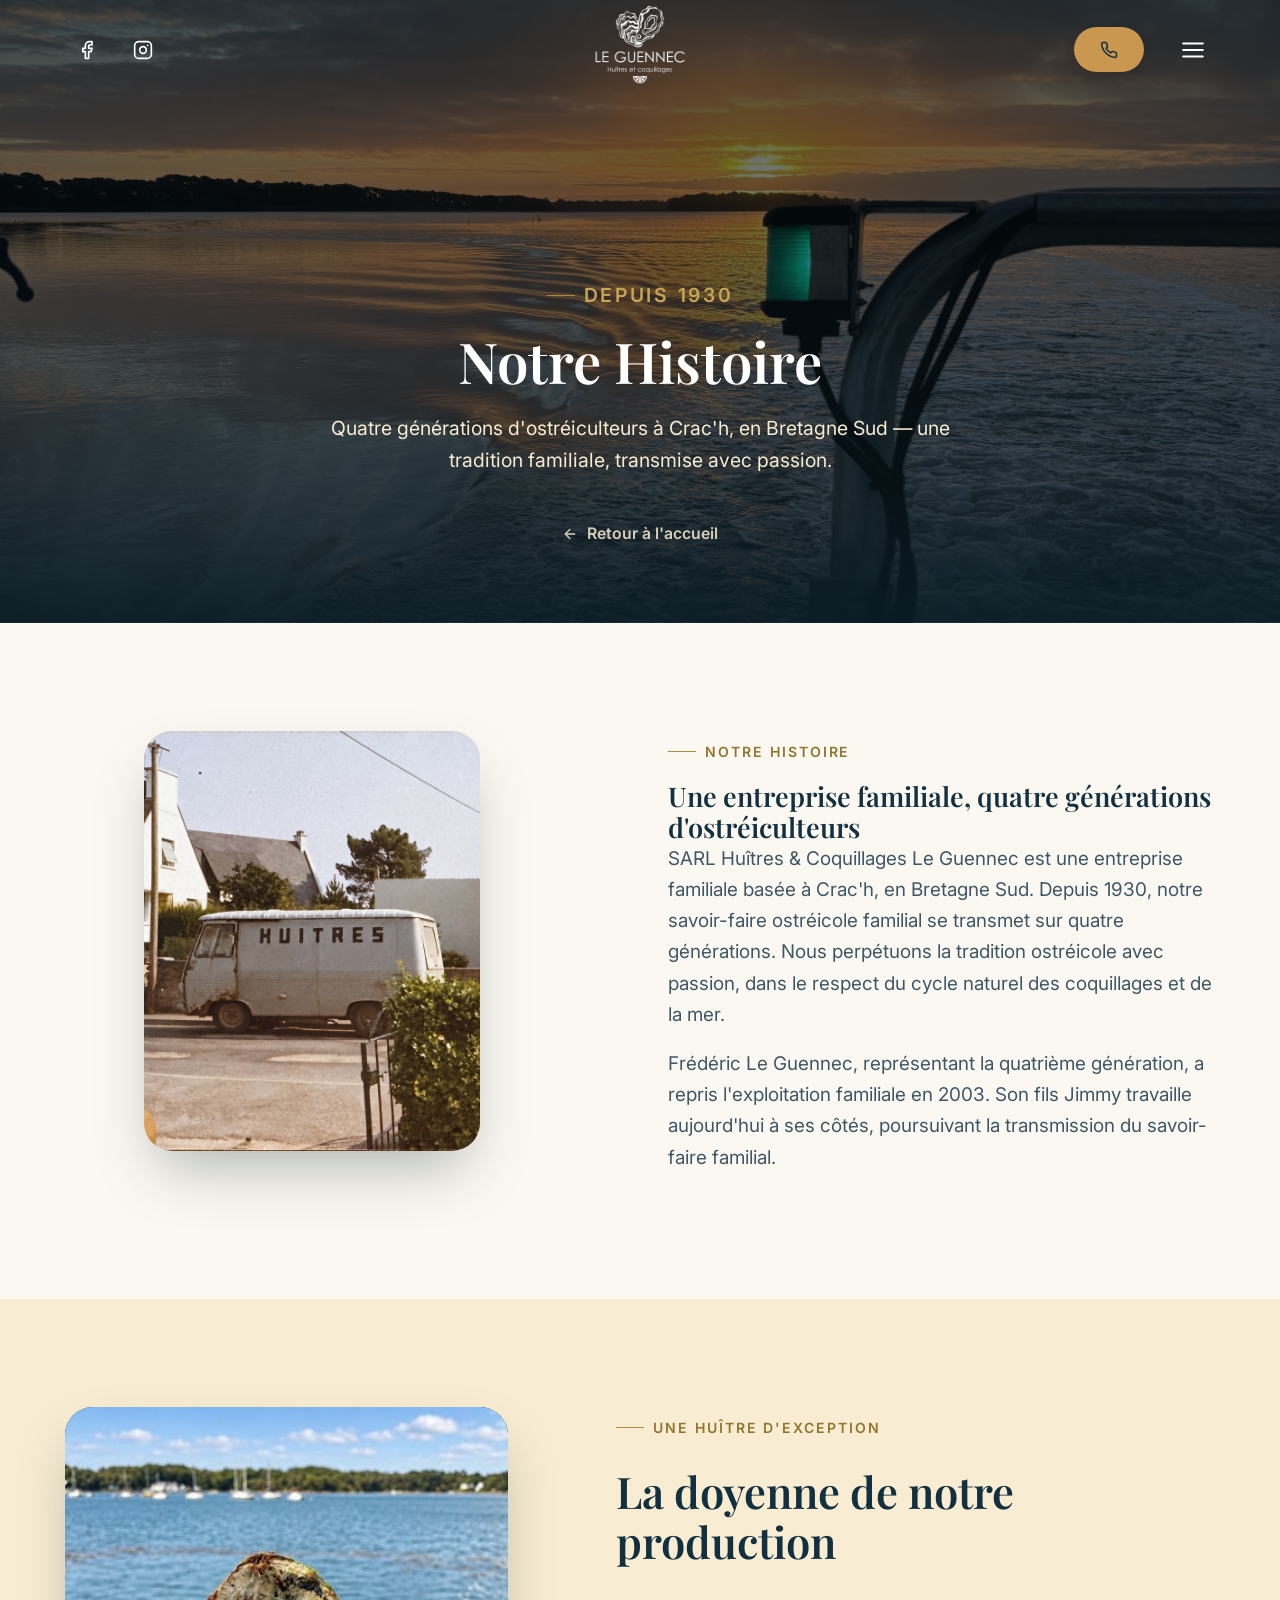
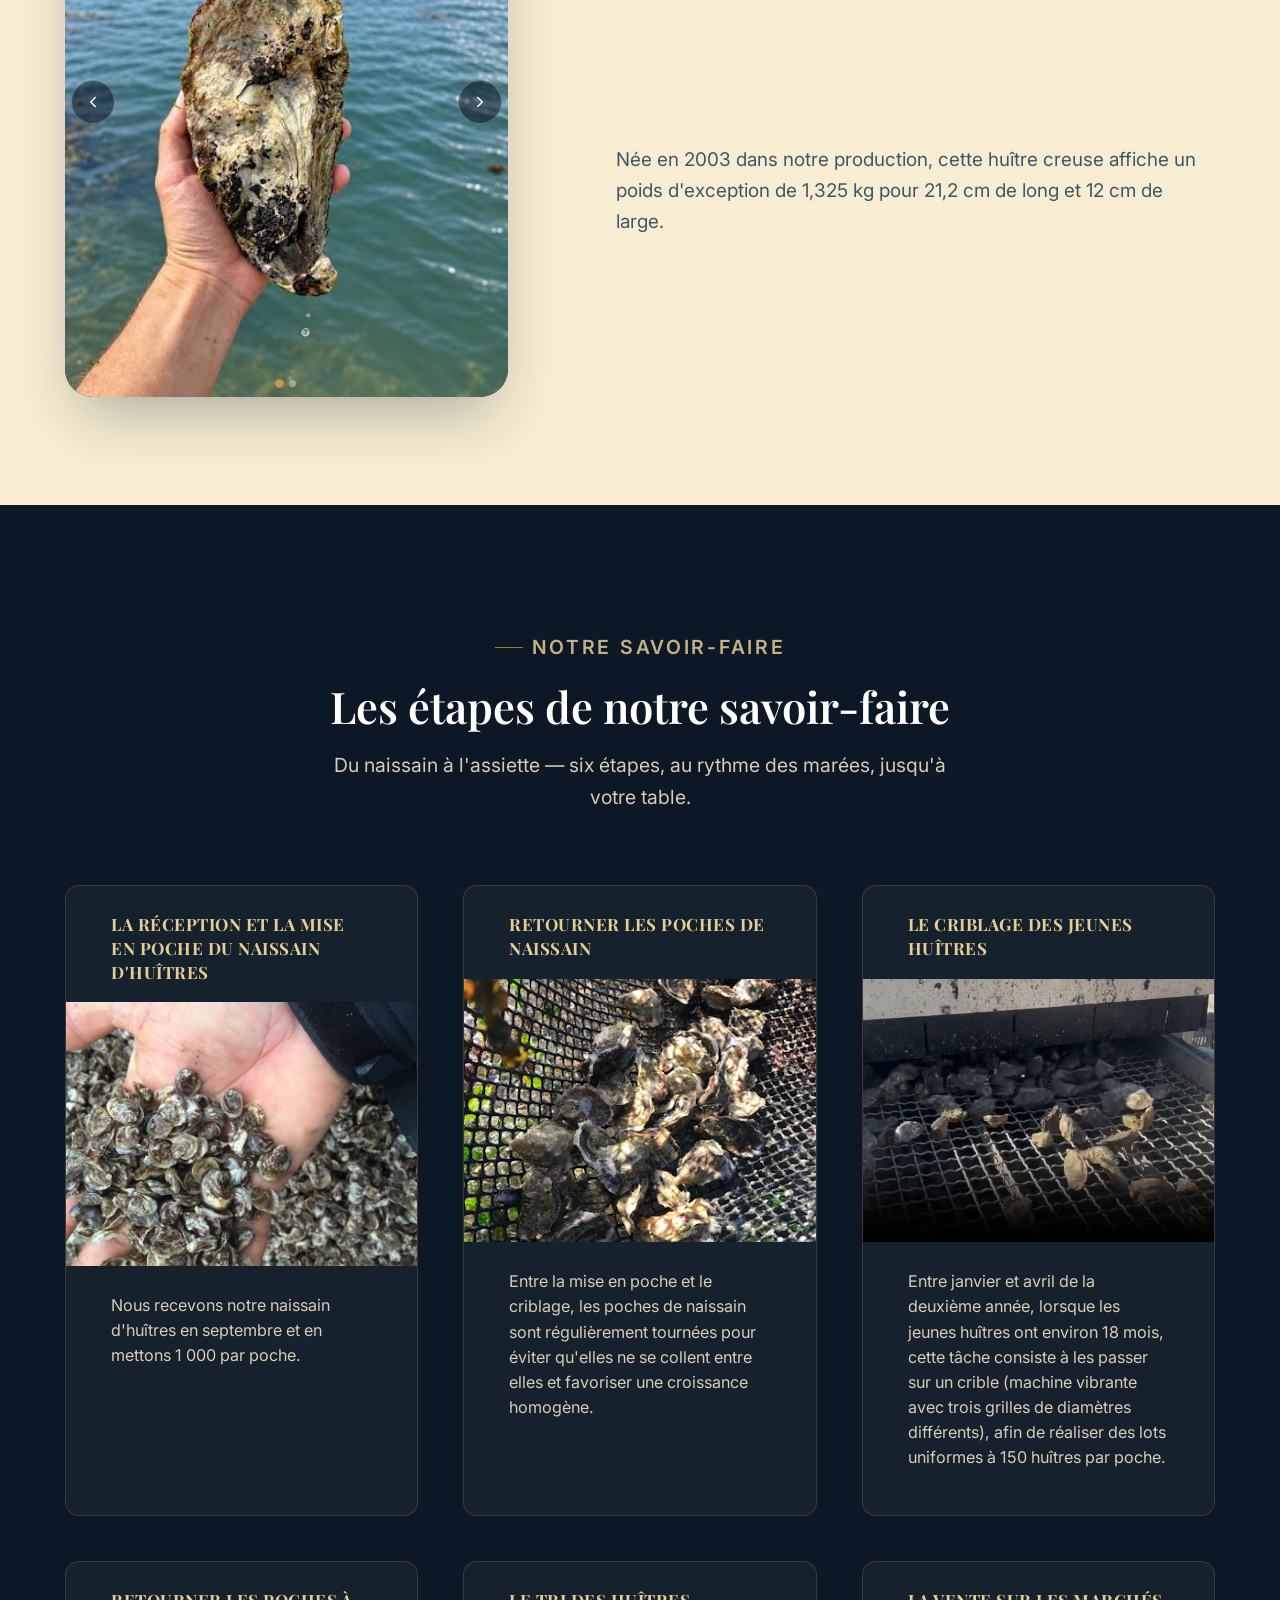
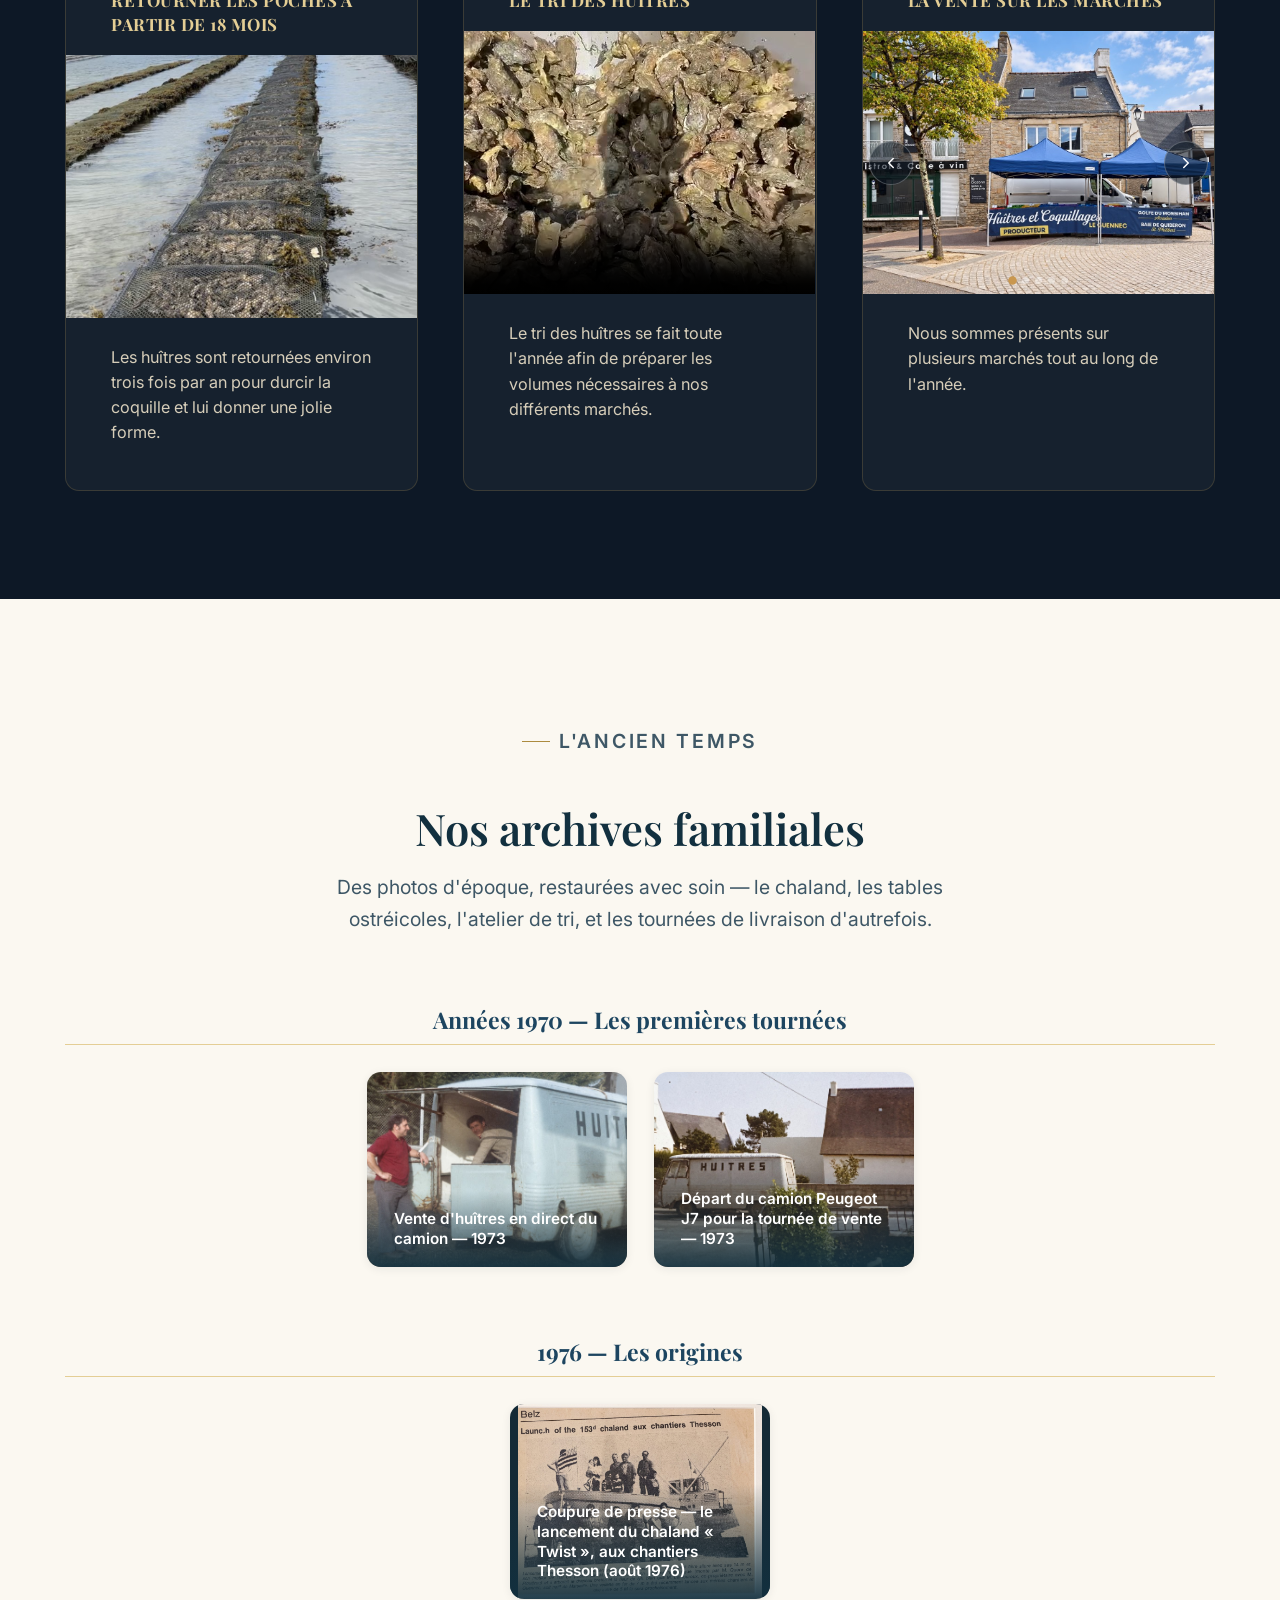
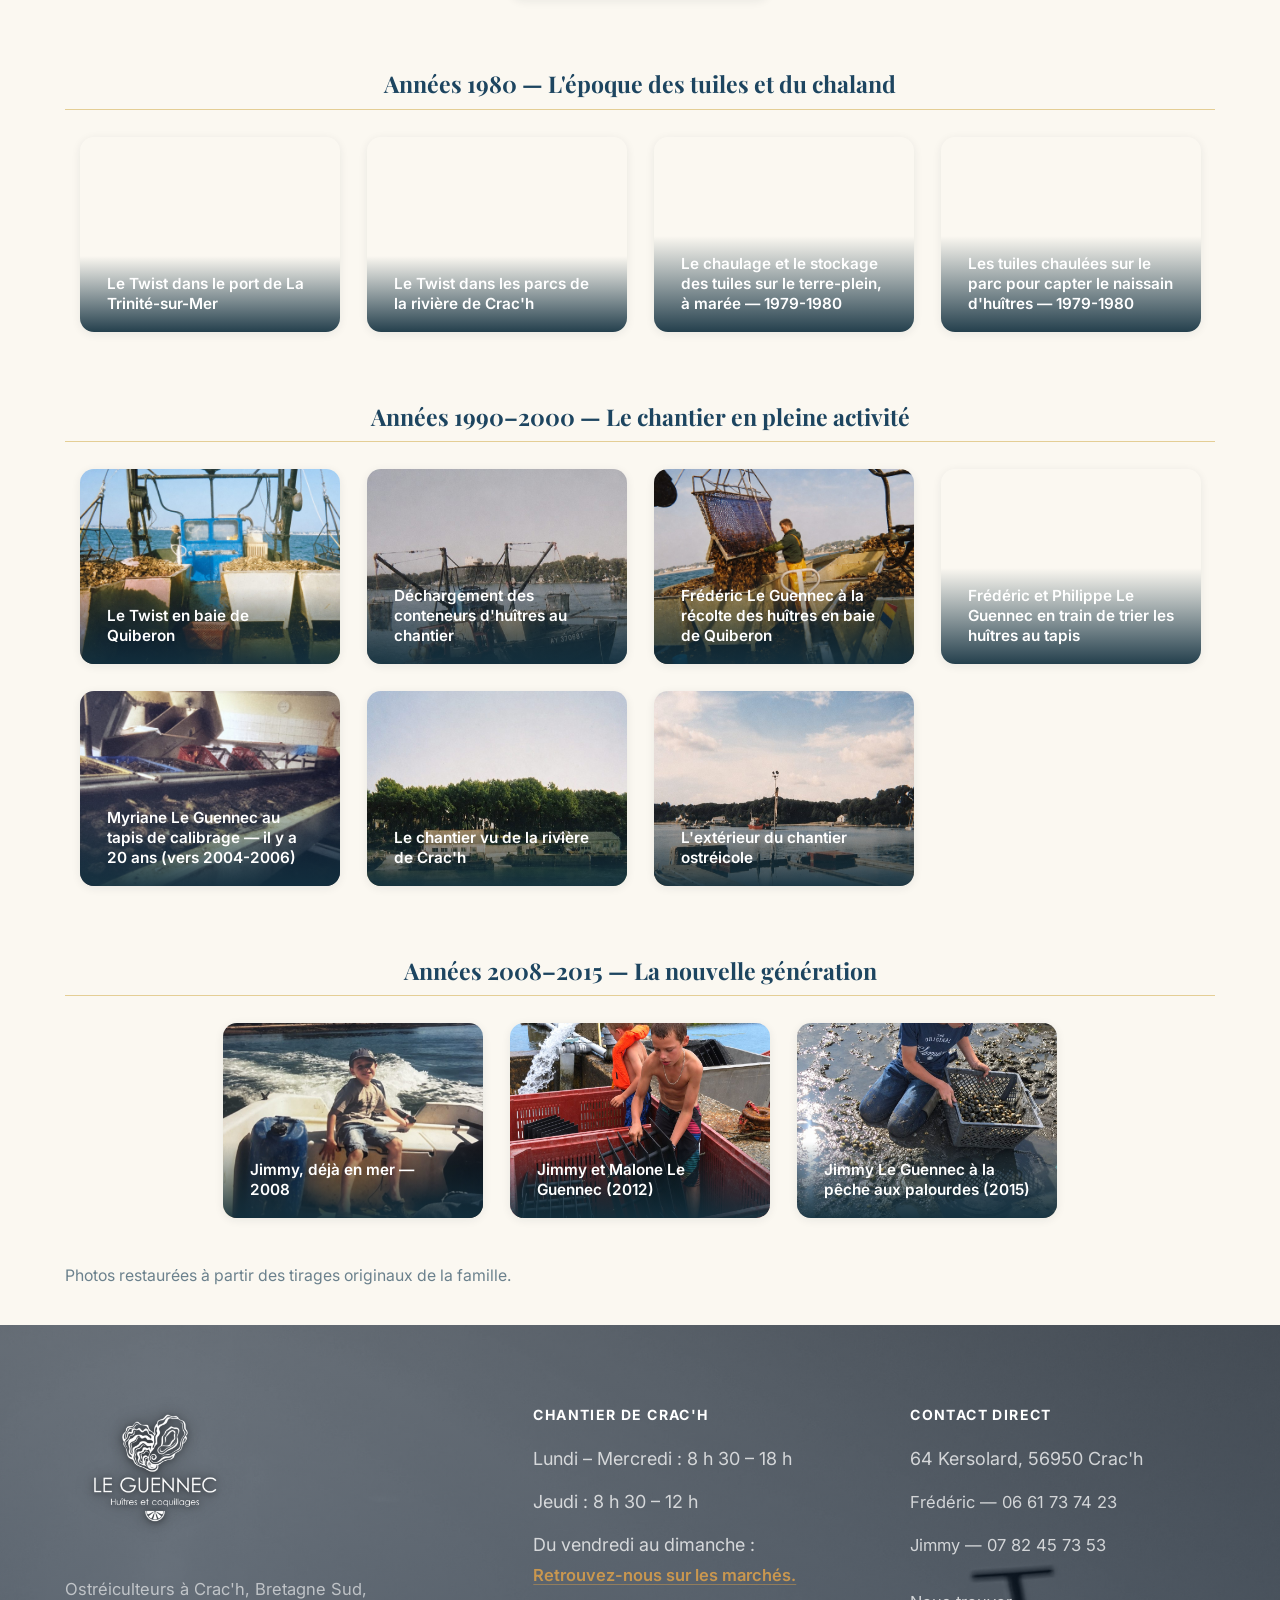
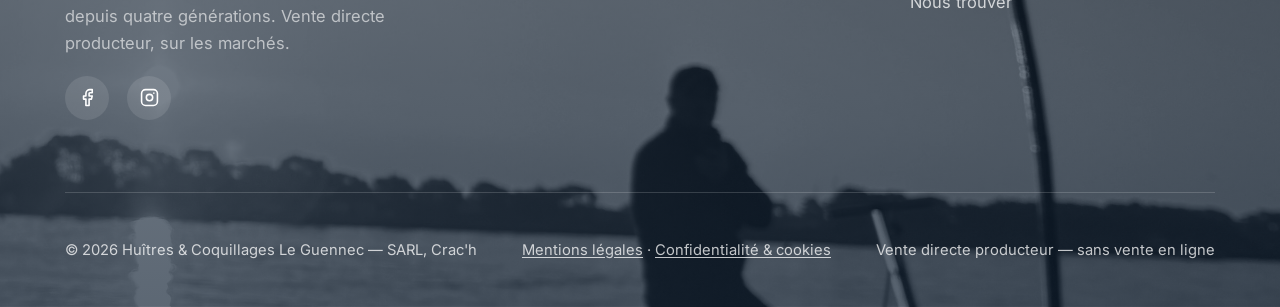
==== commit 48ee6e53: "Cache-busting CSS/JS (v=193) pour forcer le rechargement du Hero recentre Co-Authored-By: Claude Son" ====
--- a/histoire.html
+++ b/histoire.html
@@ -21,7 +21,7 @@
 <link rel="preconnect" href="https://fonts.googleapis.com">
 <link rel="preconnect" href="https://fonts.gstatic.com" crossorigin>
 <link href="https://fonts.googleapis.com/css2?family=Playfair+Display:wght@500;600;700&family=Dancing+Script:wght@600;700&family=Inter:wght@400;500;600;700&display=swap" rel="stylesheet">
-<link rel="stylesheet" href="css/style.css?v=192">
+<link rel="stylesheet" href="css/style.css?v=193">
 <script type="application/ld+json">
 {
   "@context": "https://schema.org",
@@ -457,6 +457,6 @@
   <svg viewBox="0 0 24 24" fill="none" stroke="currentColor" stroke-width="2.2" stroke-linecap="round" stroke-linejoin="round"><path d="M12 19V5"/><path d="m5 12 7-7 7 7"/></svg>
 </button>
 
-<script src="js/main.js?v=192"></script>
+<script src="js/main.js?v=193"></script>
 </body>
 </html>
--- a/css/style.css
+++ b/css/style.css
@@ -540,11 +540,6 @@
   gap: var(--space-sm);
 }
 .hero-ctas .btn { padding-inline: 1.3rem; font-size: 0.9rem; white-space: normal; }
-@media (min-width: 1180px) {
-  /* Réserve la place de la carte flottante "Où nous trouver aujourd'hui ?" pour que
-     le bloc de texte reste centré dans l'espace disponible sans la chevaucher. */
-  .hero-inner { padding-right: 460px; }
-}
 .scroll-cue {
   position: absolute;
   bottom: var(--space-lg);
@@ -572,123 +567,71 @@
   .scroll-cue { display: none; }
 }
 
-/* ---------- Carte flottante "Où nous trouver aujourd'hui ?" (Hero) ---------- */
-.hero-market-card {
-  display: none;
-  position: absolute;
-  top: 300px;
-  bottom: var(--space-xl);
-  right: var(--space-2xl);
-  margin-block: auto;
-  margin-right: 20px;
-  z-index: 2;
-  width: 340px;
-  background: rgba(13, 24, 38, 0.88);
-  border: 1px solid rgba(198,165,87,0.45);
-  border-radius: var(--radius-lg) var(--radius-lg) 0 0;
-  padding: var(--space-xl);
+/* ---------- Bandeau "Où nous trouver aujourd'hui ?" (Hero, style pilule) ---------- */
+.hero-market-pill {
+  display: block;
+  width: fit-content;
+  max-width: 100%;
+  margin: var(--space-md) auto 0;
+  padding: 0.7rem 1.6rem;
+  background: rgba(13, 24, 38, 0.55);
+  border: 1px solid rgba(198, 165, 87, 0.55);
+  border-radius: 999px;
   color: var(--white);
-  backdrop-filter: blur(10px);
-  box-shadow: var(--shadow-lg);
-}
-/* Bordure en festons arrondis (effet lambrequin de store forain) sous le bandeau sombre */
-.hero-market-card::after {
-  content: "";
-  position: absolute;
-  left: 0;
-  right: 0;
-  bottom: 0;
-  transform: translateY(100%);
-  height: 12px;
-  background-image: radial-gradient(circle at 12px 0, rgba(13, 24, 38, 0.88) 12px, transparent 12.5px);
-  background-repeat: repeat-x;
-  background-size: 24px 12px;
-  background-position: left top;
-  pointer-events: none;
-}
-@media (min-width: 1180px) {
-  .hero-market-card { display: block; }
-}
-.hero-market-status {
-  display: flex;
-  align-items: center;
-  gap: var(--space-xs);
-  font-size: 0.85rem;
+  text-align: center;
+  backdrop-filter: blur(6px);
+}
+.hero-market-title {
+  font-size: 0.68rem;
   font-weight: 700;
-  letter-spacing: 0.06em;
+  letter-spacing: 0.14em;
   text-transform: uppercase;
   color: var(--gold-300);
-  margin-bottom: var(--space-md);
-}
+}
+.hero-market-line {
+  display: flex;
+  align-items: center;
+  justify-content: center;
+  gap: 8px;
+  margin-top: 3px;
+  font-size: 0.98rem;
+  font-weight: 600;
+  line-height: 1.35;
+}
+.hero-market-line + .hero-market-line { margin-top: 1px; font-weight: 500; font-size: 0.88rem; color: var(--shell-100); }
+.hero-market-line[hidden] { display: none; }
 .hero-market-dot {
-  width: 8px;
-  height: 8px;
+  width: 9px;
+  height: 9px;
   border-radius: 50%;
-  background: var(--gold-400, var(--gold-500));
-  box-shadow: 0 0 0 3px rgba(198,165,87,0.28);
-  animation: heroMarketPulse 2.2s ease-in-out infinite;
+  background: #D9534F;
+  box-shadow: 0 0 0 3px rgba(217, 83, 79, 0.3);
   flex-shrink: 0;
 }
 .hero-market-dot.is-live {
   background: #5FAE7A;
-  box-shadow: 0 0 0 3px rgba(95,174,122,0.3);
+  box-shadow: 0 0 0 3px rgba(95, 174, 122, 0.3);
+  animation: heroMarketPulse 2.2s ease-in-out infinite;
 }
 @keyframes heroMarketPulse {
   0%, 100% { opacity: 1; }
   50% { opacity: 0.45; }
 }
-.hero-market-text {
-  font-family: var(--font-display);
+.hero-market-link {
+  display: block;
+  width: fit-content;
+  margin: var(--space-xs) auto 0;
+  font-size: 0.85rem;
   font-weight: 600;
-  font-size: 1.35rem;
-  line-height: 1.4;
-  color: var(--white);
-  padding-bottom: var(--space-lg);
-  margin-bottom: var(--space-lg);
-  border-bottom: 1px solid rgba(255,255,255,0.12);
-}
-.btn-hero-market {
-  display: inline-flex;
-  align-items: center;
-  justify-content: center;
-  text-align: center;
-  gap: 6px;
-  width: 100%;
-  background: var(--btn-gold);
-  color: var(--navy-900) !important;
-  font-weight: 700;
-  font-size: 0.95rem;
-  padding: 0.85rem 1rem;
-  border-radius: var(--radius-pill, 999px);
-  transition: background 0.25s var(--ease), transform 0.2s var(--ease), box-shadow 0.25s var(--ease);
-}
-.btn-hero-market:hover { background: var(--btn-gold-hover); transform: translateY(-1px); box-shadow: var(--shadow-sm); }
-@media (max-width: 768px) {
-  .hero-market-card {
-    display: block;
-    position: absolute;
-    top: 84px;
-    left: 0;
-    right: 0;
-    bottom: auto;
-    margin: 0;
-    width: auto;
-    border-radius: 0;
-    border: none;
-    border-bottom: 1px solid rgba(198, 165, 87, 0.45);
-    padding: var(--space-2xs) var(--space-md);
-    box-shadow: none;
-  }
-  .hero-market-status { margin-bottom: 2px; font-size: 0.66rem; }
-  .hero-market-text {
-    font-size: 0.88rem;
-    line-height: 1.3;
-    padding-bottom: var(--space-2xs);
-    margin-bottom: var(--space-2xs);
-  }
-  .btn-hero-market { font-size: 0.8rem; padding: 0.55rem 0.8rem; }
-}
-
+  color: var(--gold-300);
+  text-decoration: underline;
+  text-underline-offset: 3px;
+}
+.hero-market-link:hover { color: var(--white); }
+@media (max-width: 480px) {
+  .hero-market-pill { border-radius: 22px; padding: 0.7rem 1.1rem; }
+  .hero-market-line { font-size: 0.92rem; }
+}
 /* ---------- Bande de réassurance (sous le hero) ---------- */
 .reassurance-band {
   background: #0d1826;
@@ -3022,3 +2965,31 @@
   .marche-photocard-media img { transform: none; }
   .marche-photocard-content { padding: 20px; }
 }
+
+/* Bandeau "Où nous trouver" : calé à droite du Hero sur ordinateur, sous le sous-titre sur mobile */
+@media (min-width: 1180px) {
+  .hero-inner { padding-right: 460px; }
+  .hero-market-wrap {
+    position: absolute;
+    right: var(--space-lg);
+    top: 50%;
+    transform: translateY(-50%);
+    width: 320px;
+  }
+  .hero-market-pill { border-radius: 26px; padding: 0.9rem 1.2rem; width: 100%; }
+}
+
+/* Bloc Hero droit : pilule + boutons d'action en dessous, alignés à droite */
+.hero-market-title, .hero-market-link { display: none; }
+@media (min-width: 1180px) {
+  .hero-market-wrap { width: 360px; display: flex; flex-direction: column; align-items: flex-end; }
+  .hero-market-wrap .hero-market-pill { margin: 0; }
+  .hero-market-wrap .hero-ctas { justify-content: flex-end; margin-top: var(--space-md); flex-wrap: nowrap; }
+  .hero-market-wrap .hero-ctas .btn { padding-inline: 1rem; font-size: 0.85rem; white-space: nowrap; }
+}
+
+/* Desktop : les deux colonnes du Hero (texte à gauche, statut + boutons à droite) partagent la même ligne médiane */
+@media (min-width: 1180px) {
+  .hero { align-items: center; }
+  .hero-inner { padding-block: 7rem; }
+}
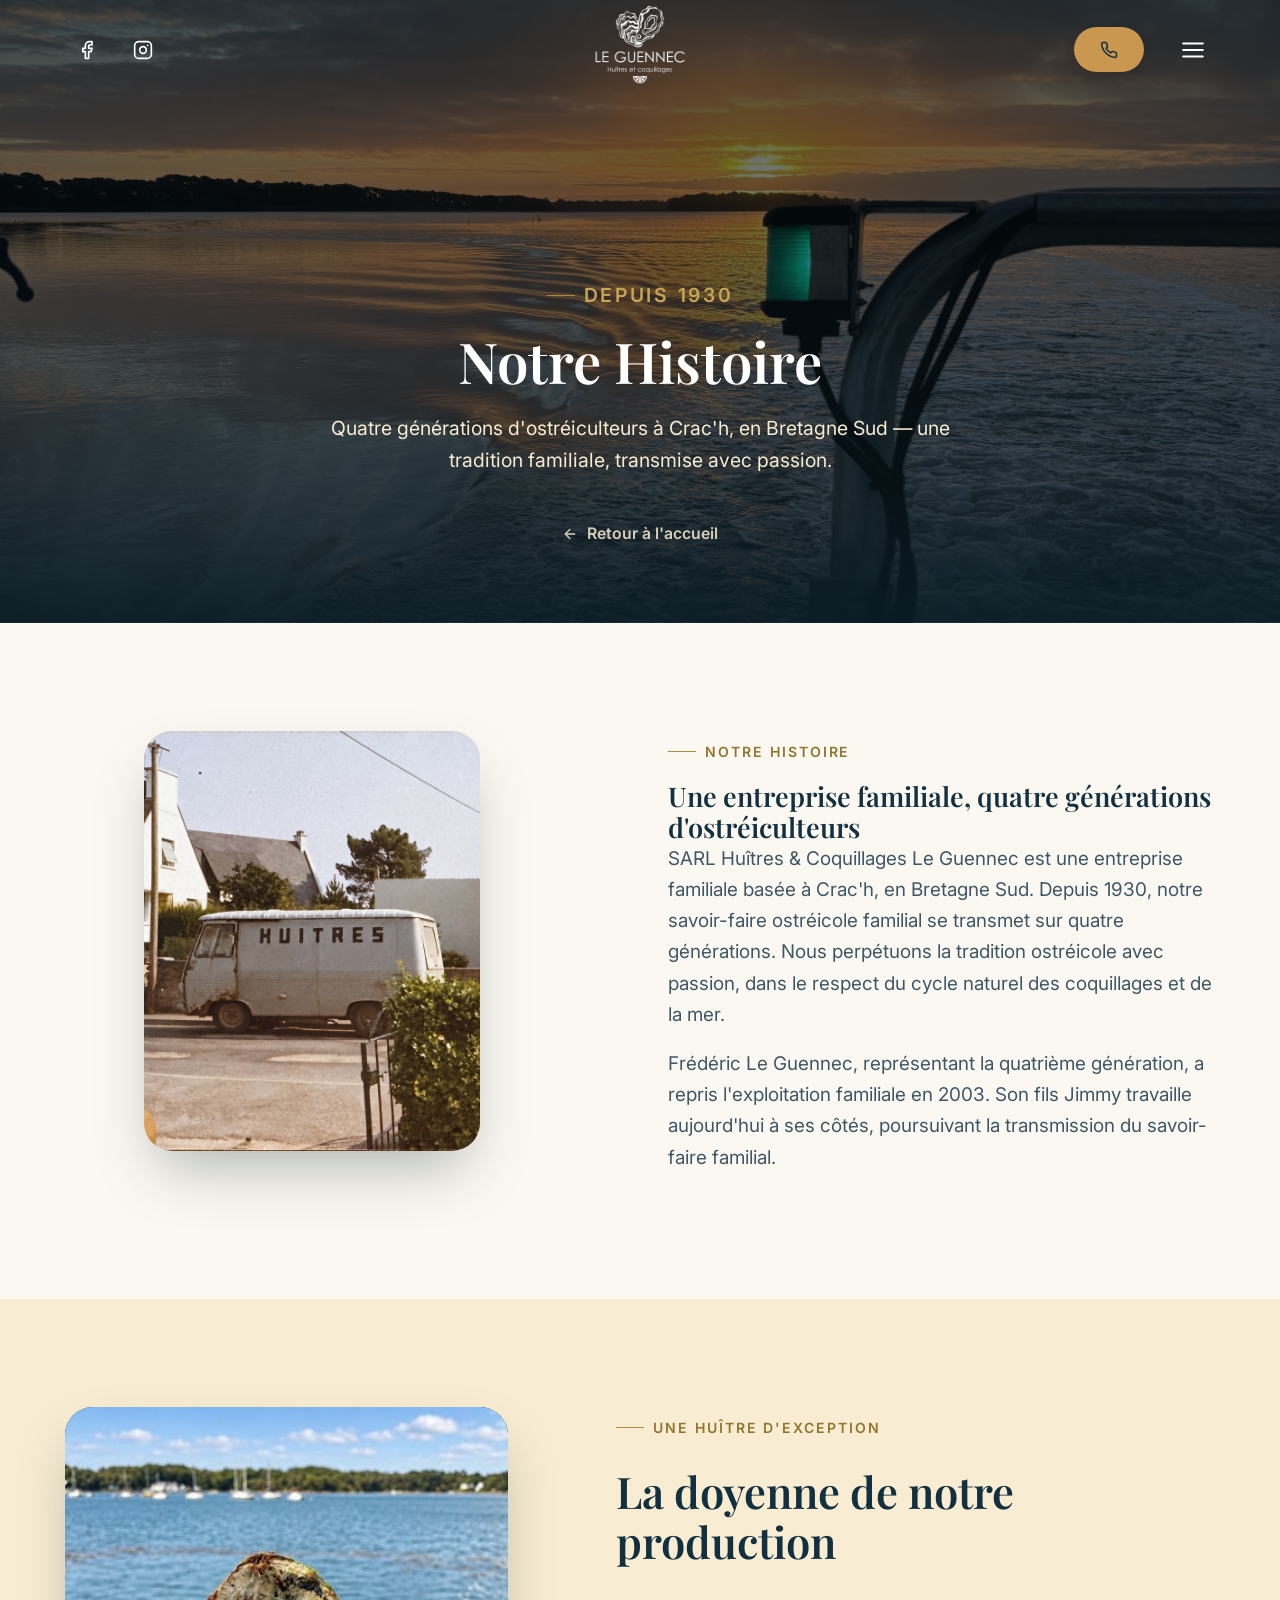
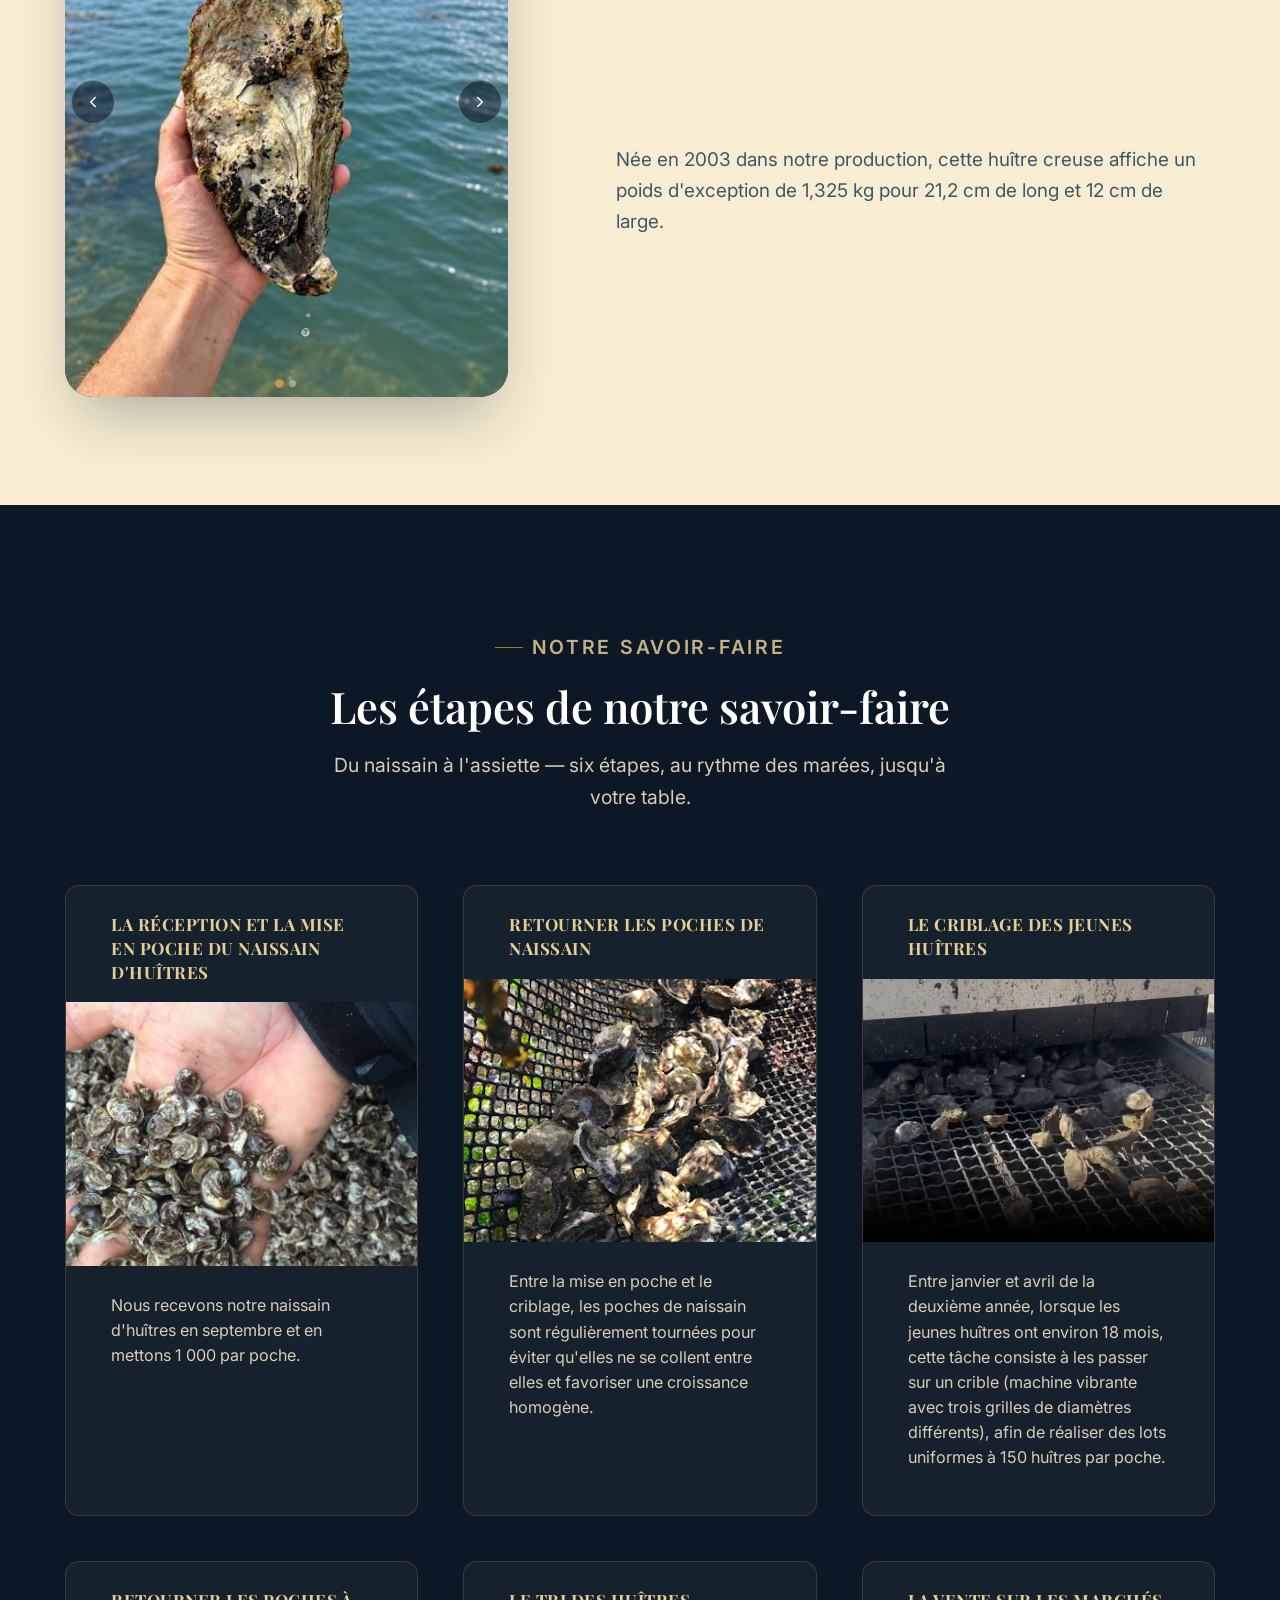
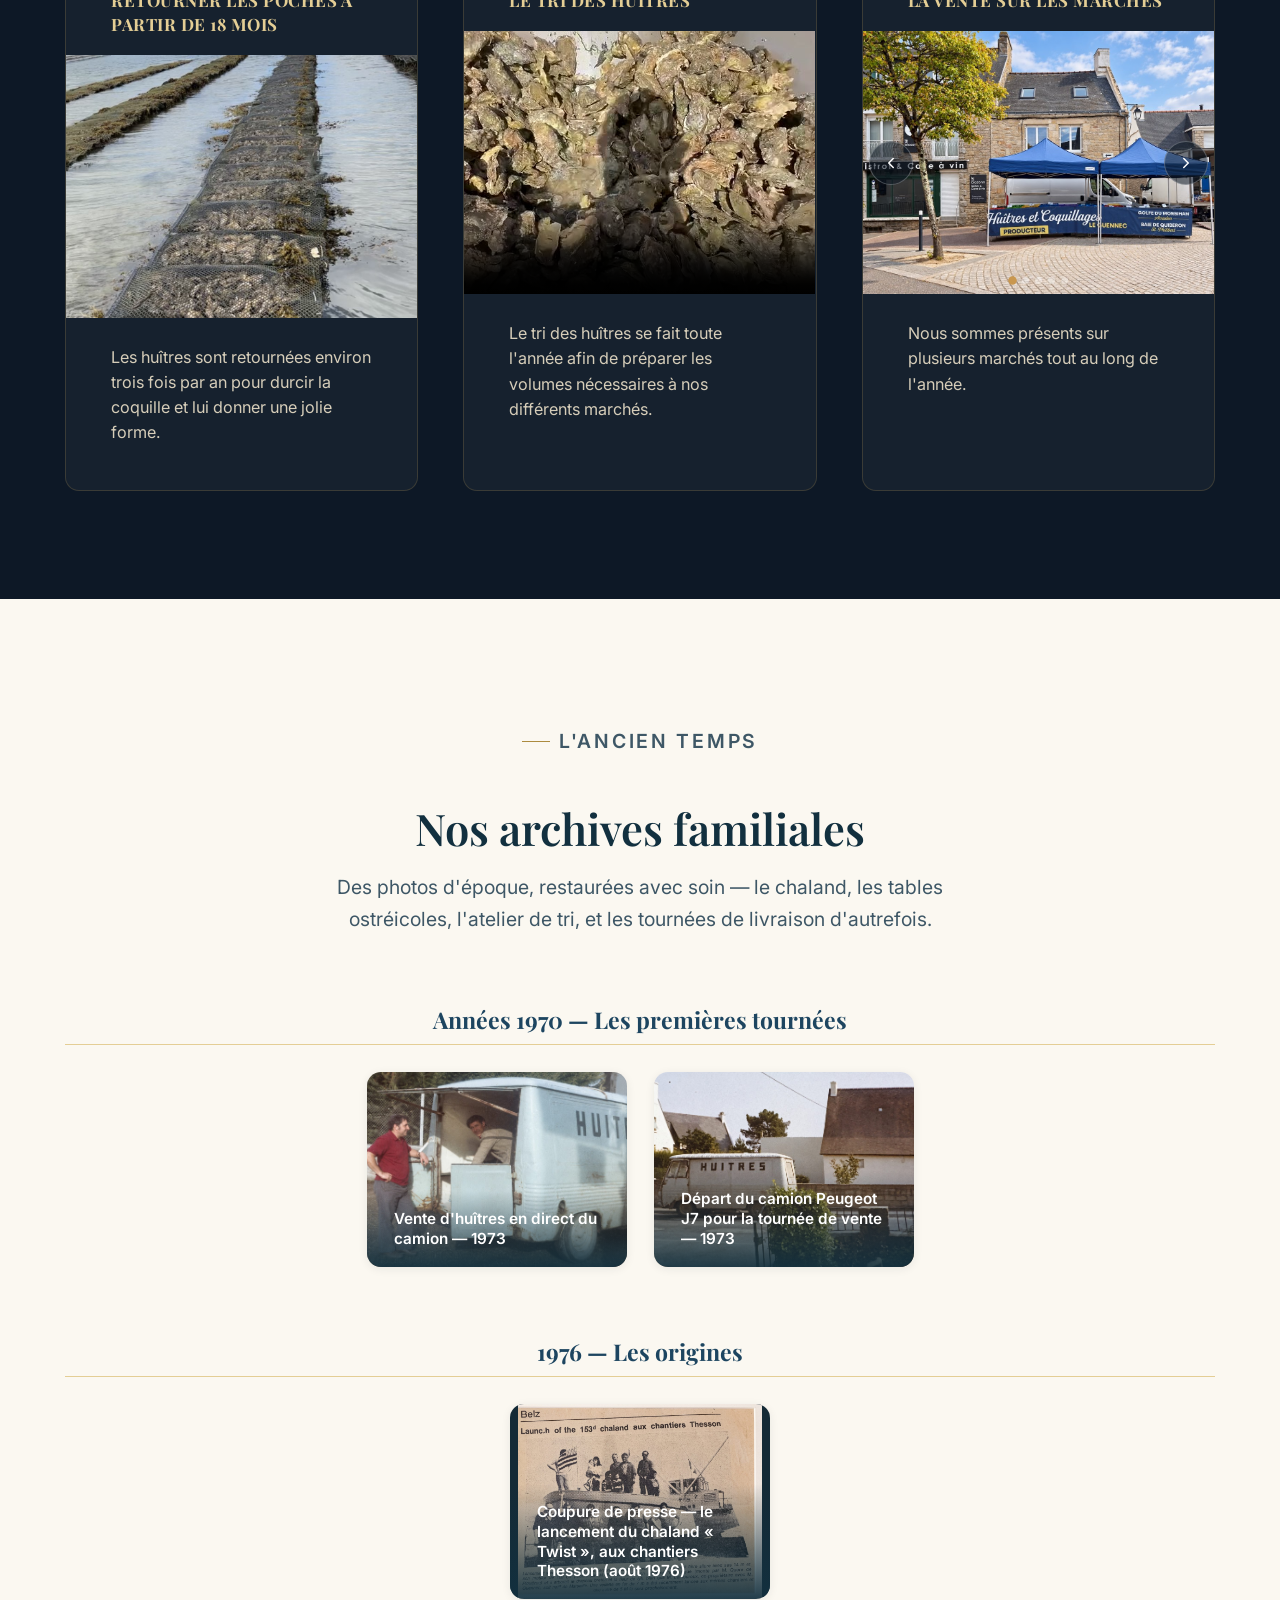
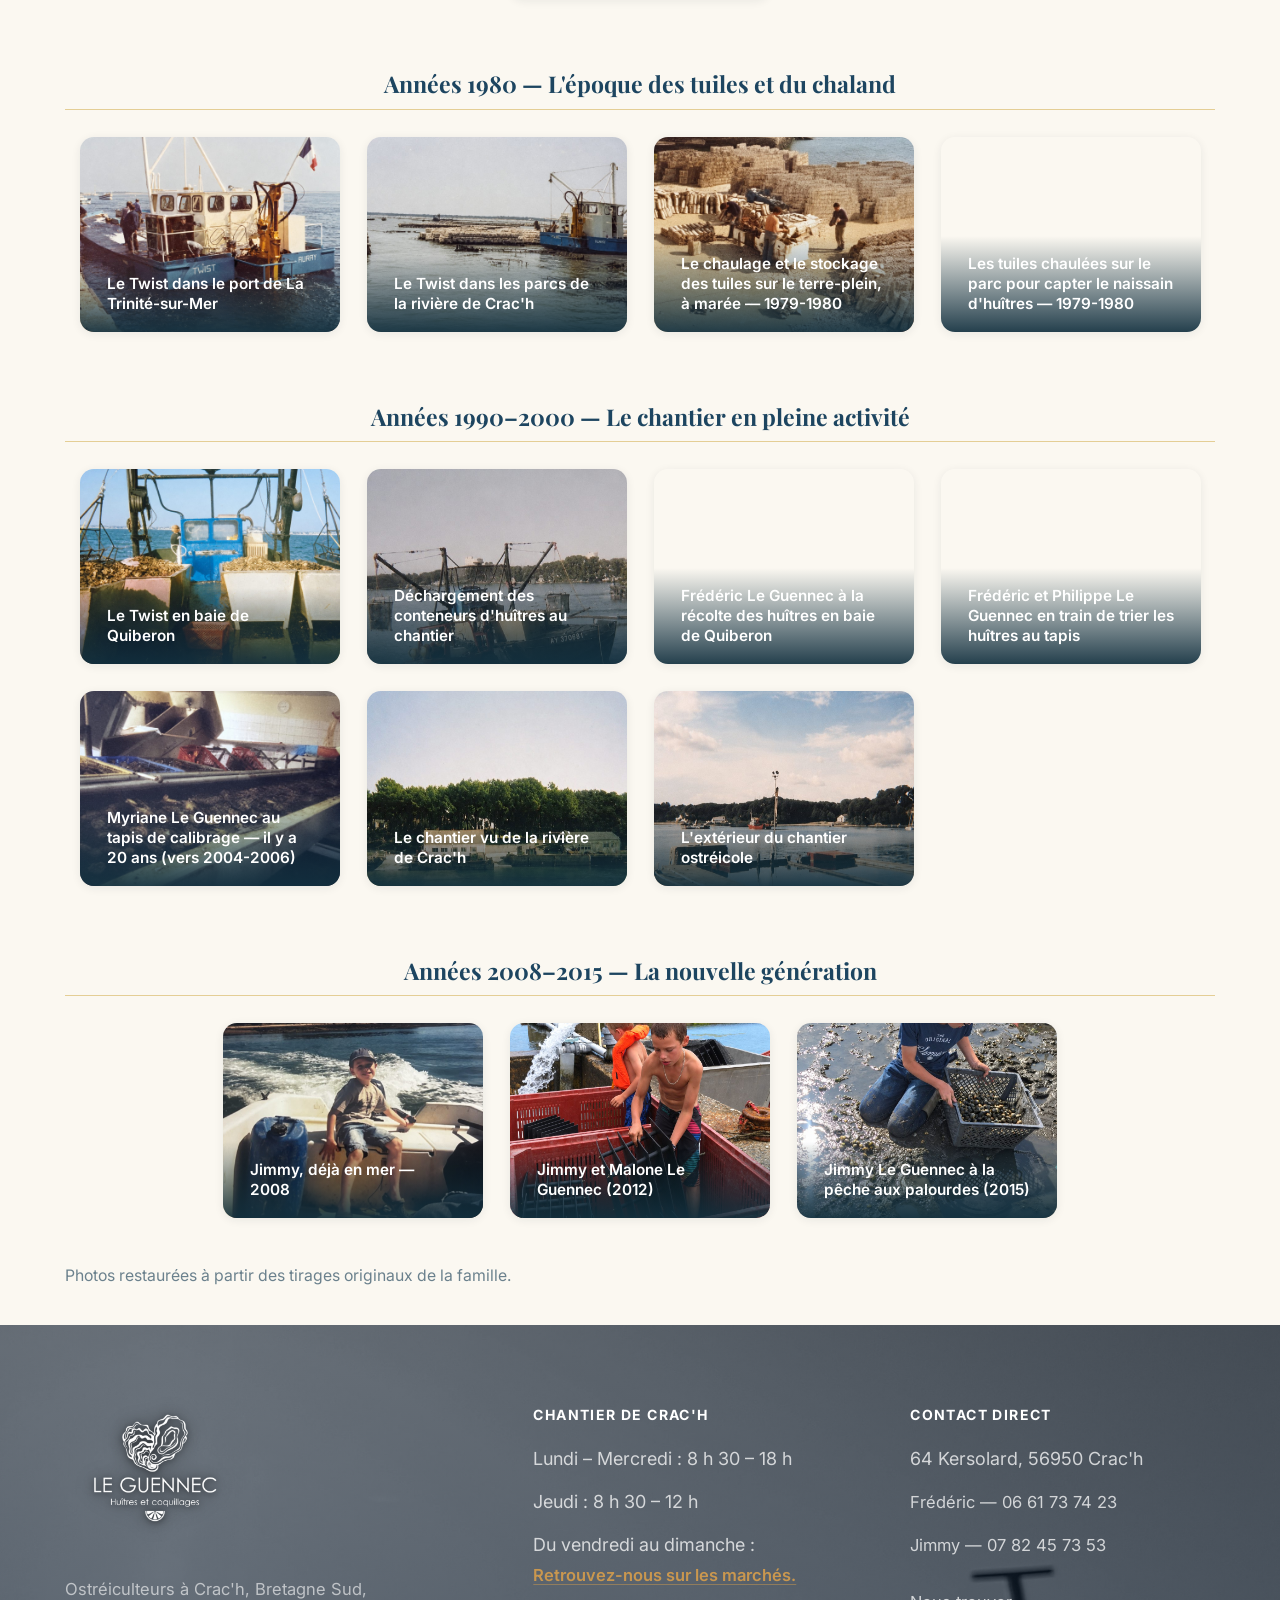
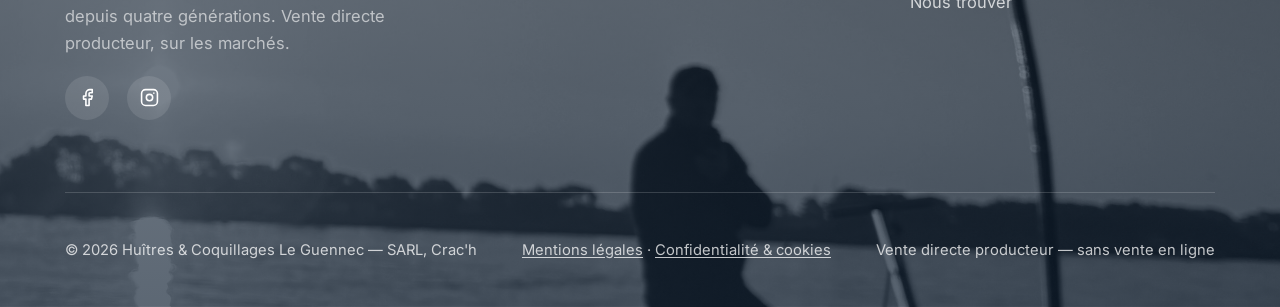
==== commit 074b1f29: "Hero desktop : descend legerement les deux colonnes (moins collees au menu), CSS v=194 Co-Authored-B" ====
--- a/histoire.html
+++ b/histoire.html
@@ -21,7 +21,7 @@
 <link rel="preconnect" href="https://fonts.googleapis.com">
 <link rel="preconnect" href="https://fonts.gstatic.com" crossorigin>
 <link href="https://fonts.googleapis.com/css2?family=Playfair+Display:wght@500;600;700&family=Dancing+Script:wght@600;700&family=Inter:wght@400;500;600;700&display=swap" rel="stylesheet">
-<link rel="stylesheet" href="css/style.css?v=193">
+<link rel="stylesheet" href="css/style.css?v=194">
 <script type="application/ld+json">
 {
   "@context": "https://schema.org",
--- a/css/style.css
+++ b/css/style.css
@@ -2991,5 +2991,5 @@
 /* Desktop : les deux colonnes du Hero (texte à gauche, statut + boutons à droite) partagent la même ligne médiane */
 @media (min-width: 1180px) {
   .hero { align-items: center; }
-  .hero-inner { padding-block: 7rem; }
-}
+  .hero-inner { padding-block: 9.5rem 4.5rem; }
+}
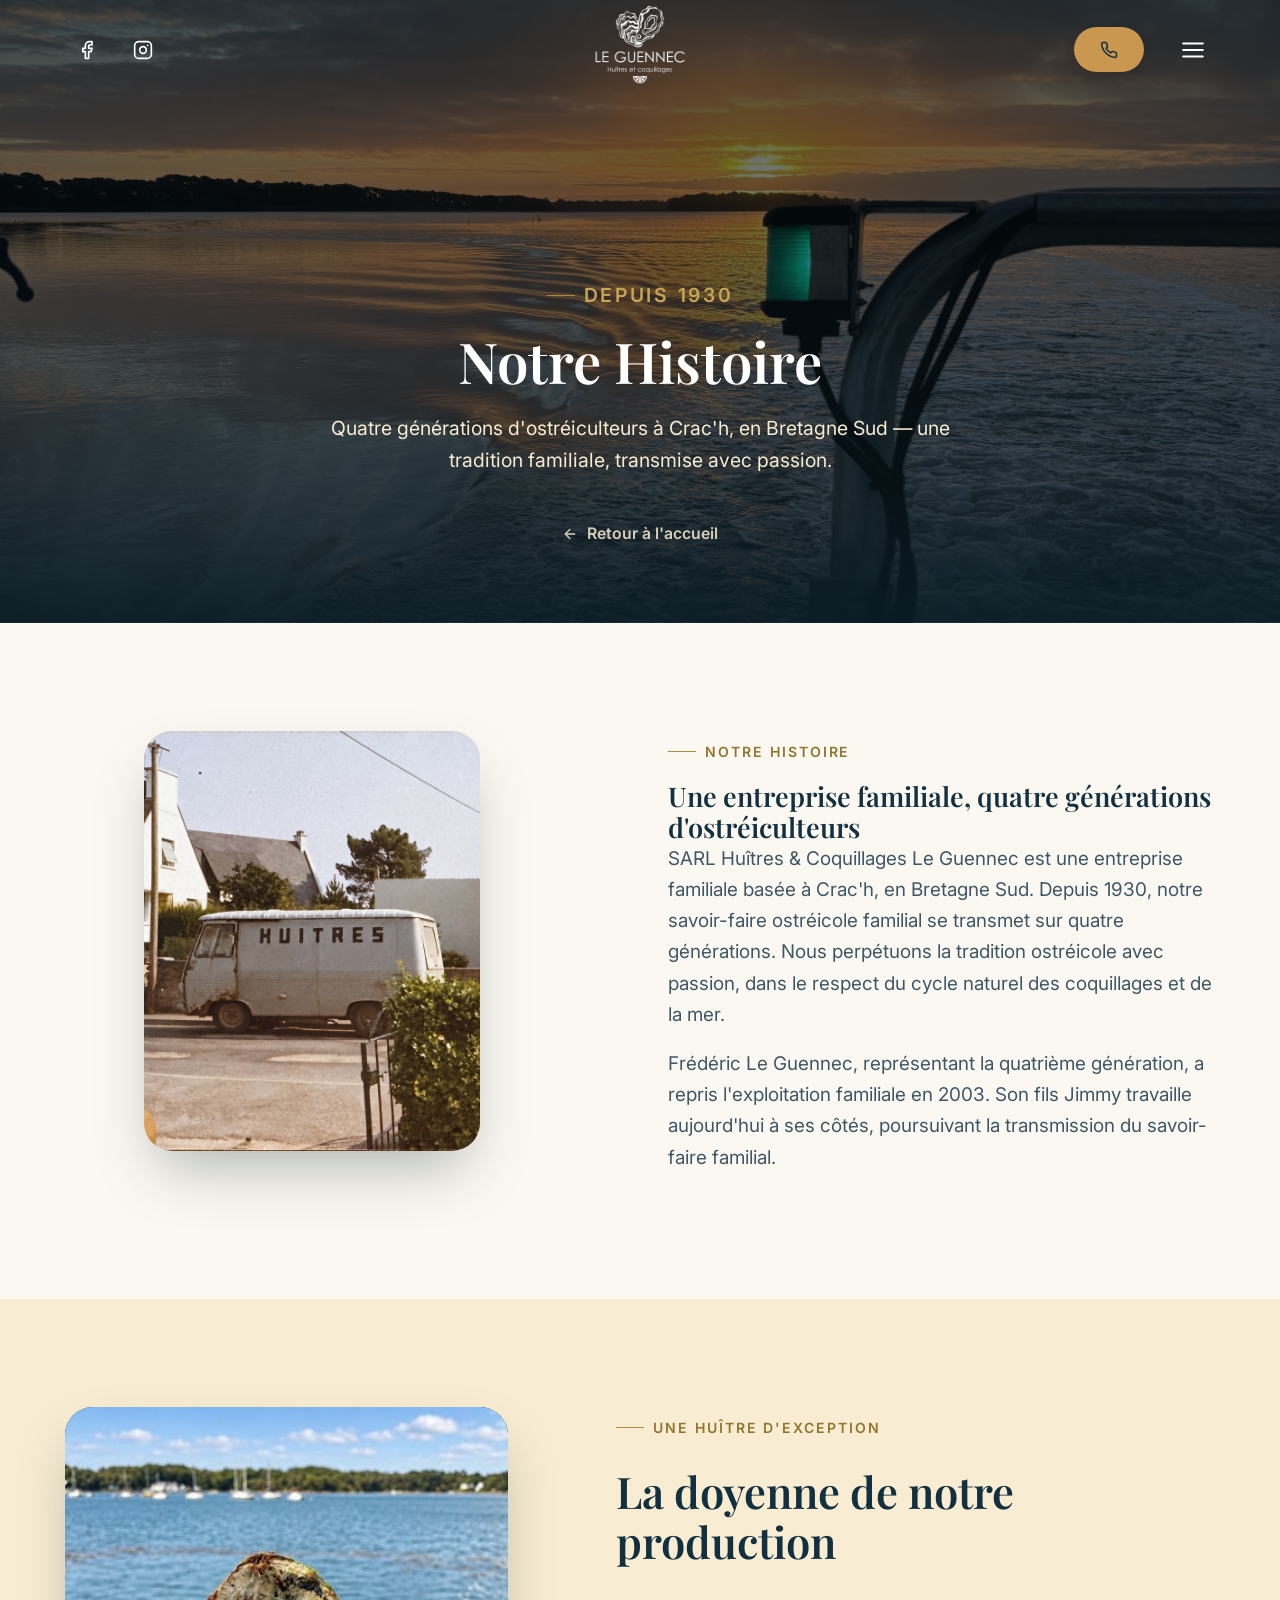
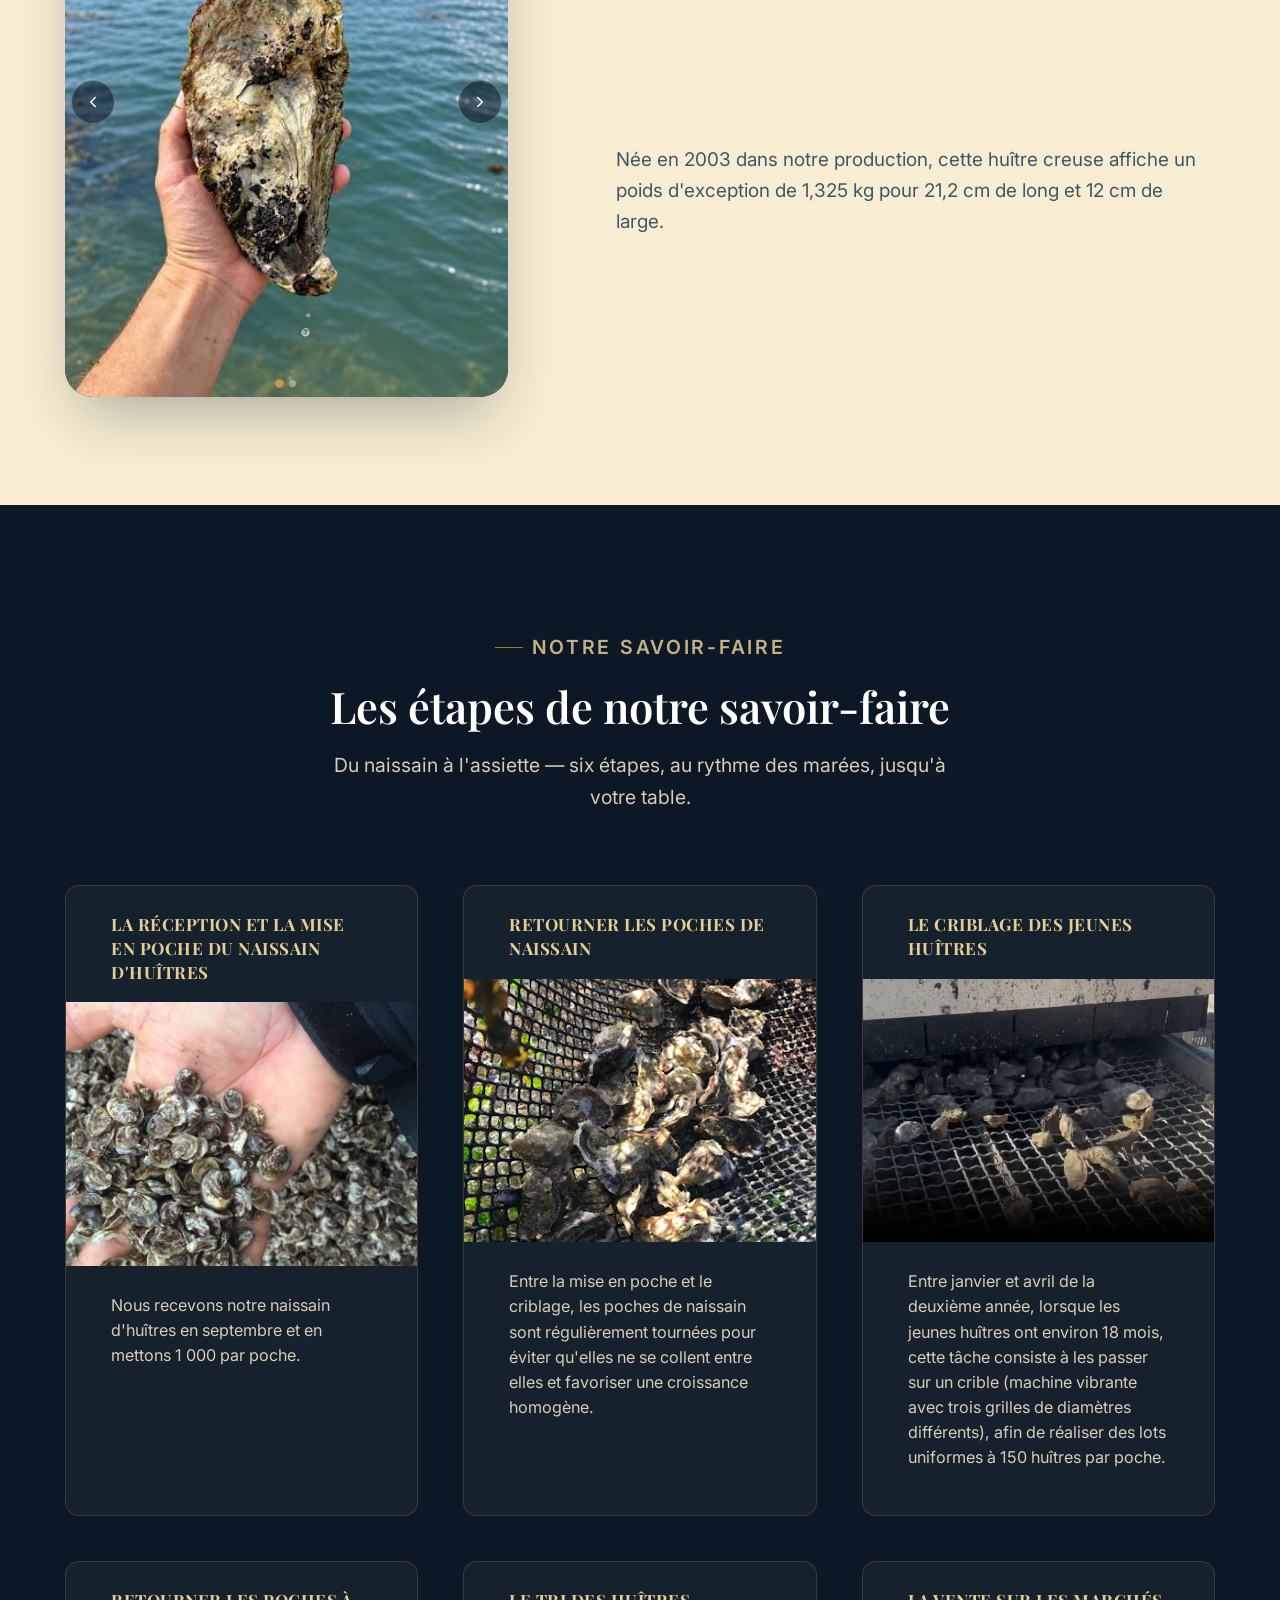
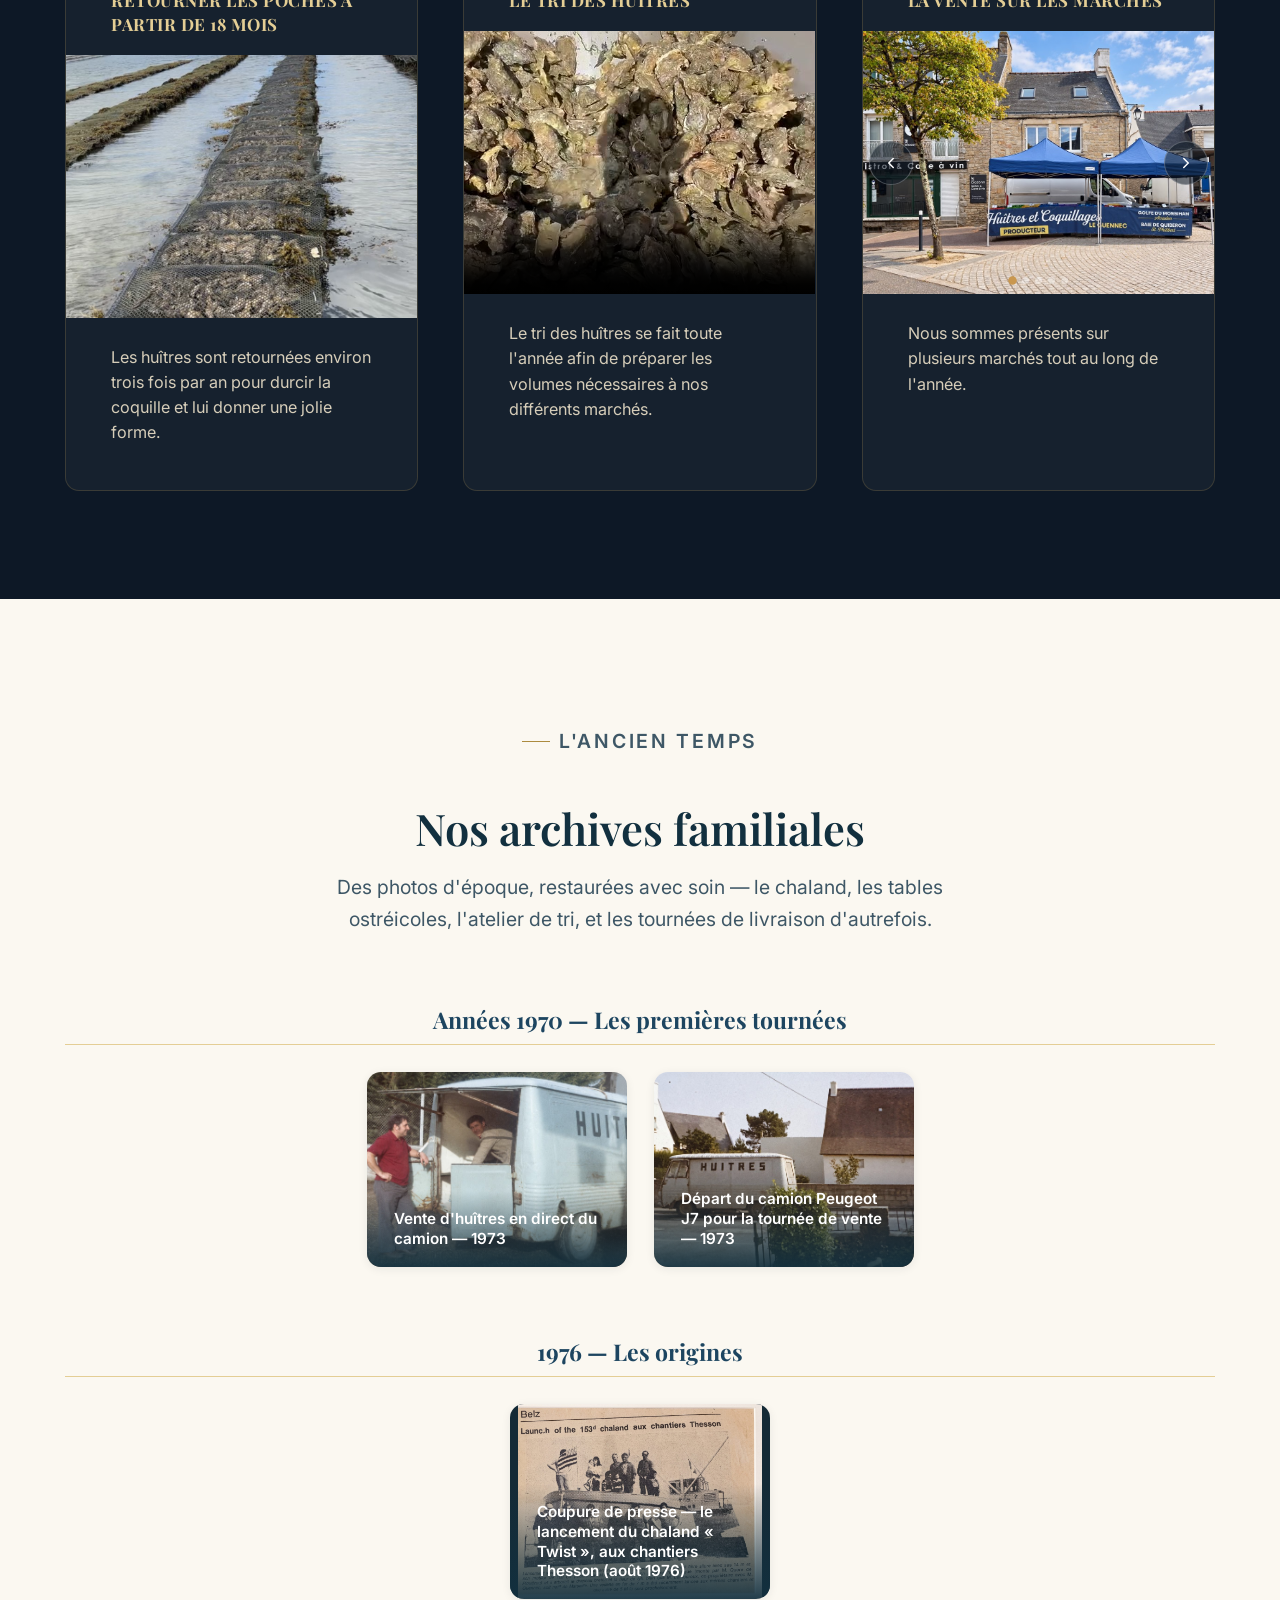
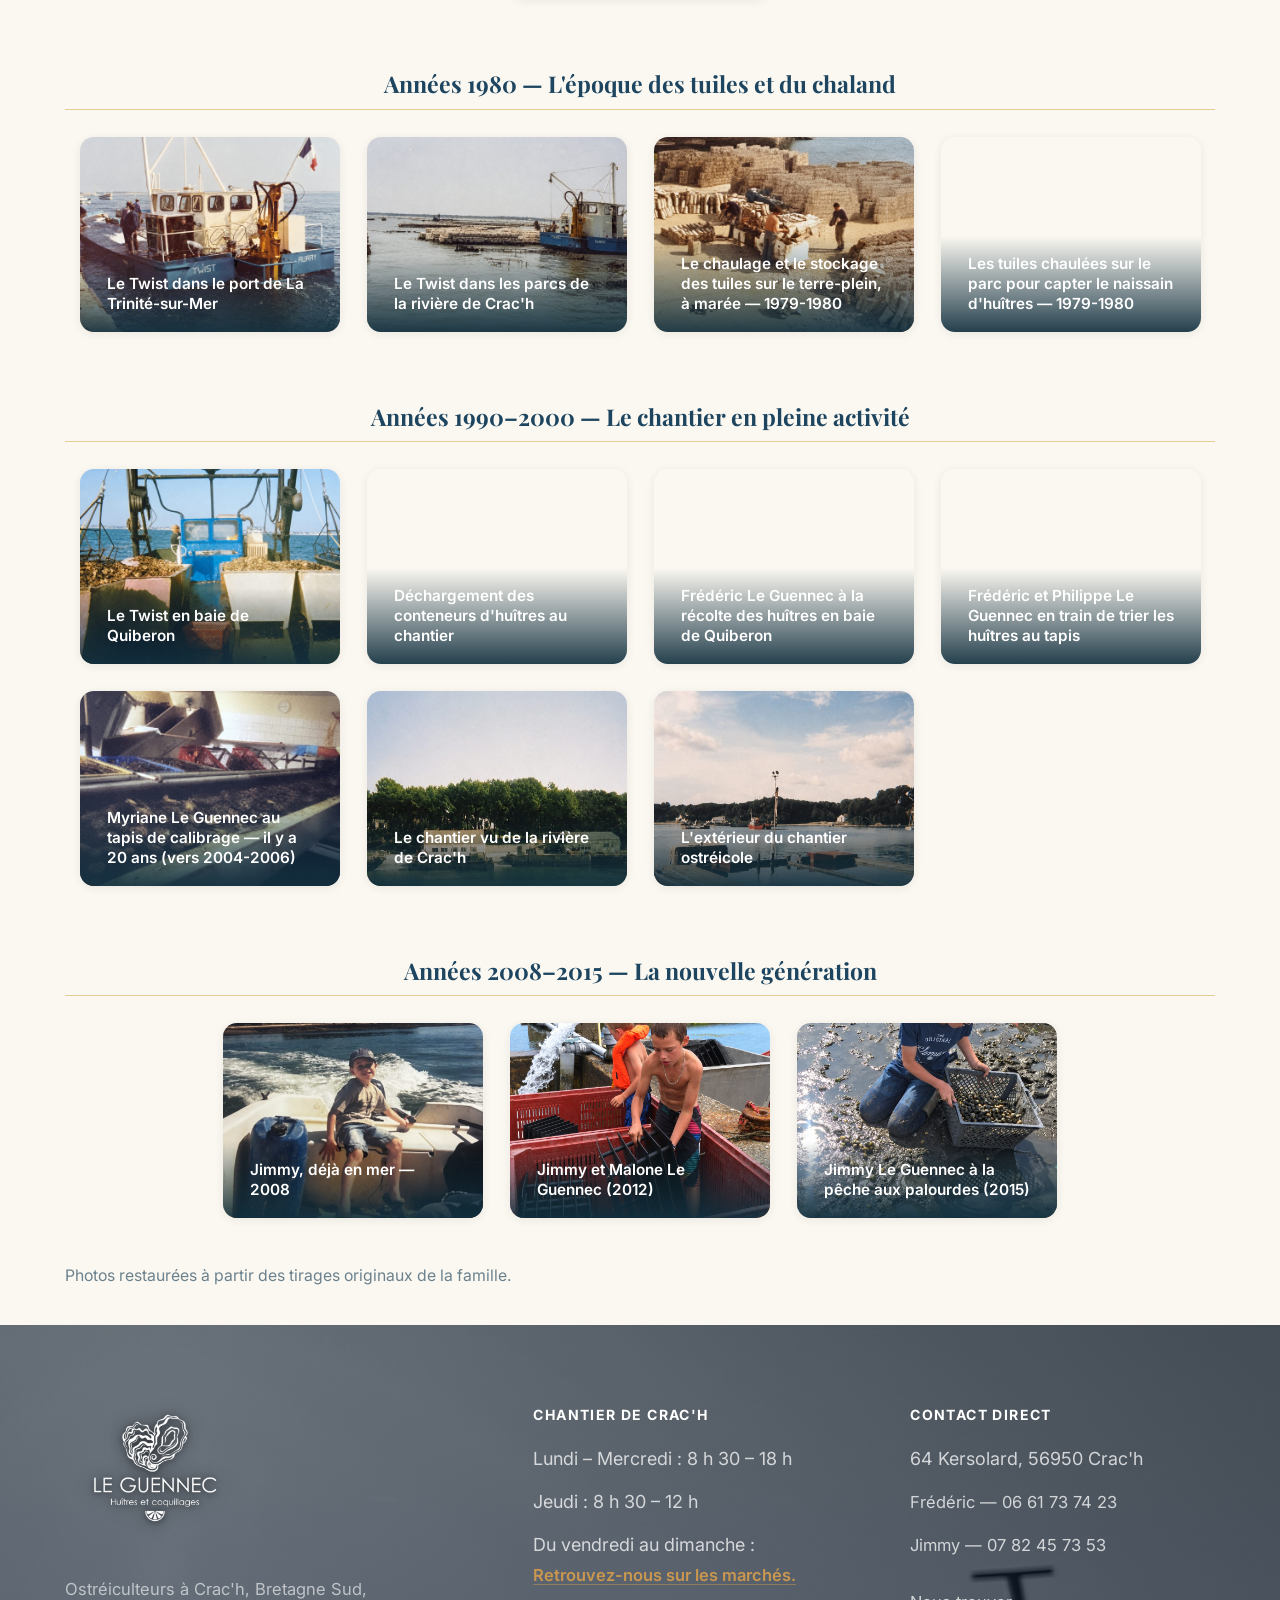
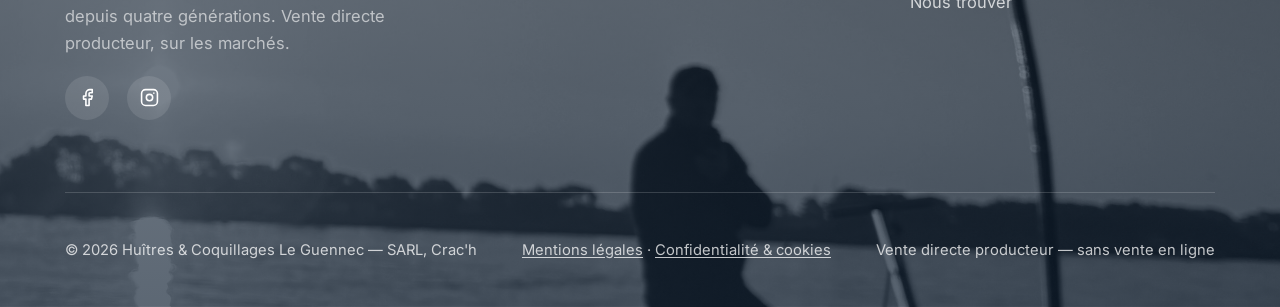
==== commit 0bdc8685: "Badge avis Google : cache localStorage 24h pour la note et le nombre d'avis La cle API Places n'est " ====
--- a/histoire.html
+++ b/histoire.html
@@ -457,6 +457,6 @@
   <svg viewBox="0 0 24 24" fill="none" stroke="currentColor" stroke-width="2.2" stroke-linecap="round" stroke-linejoin="round"><path d="M12 19V5"/><path d="m5 12 7-7 7 7"/></svg>
 </button>
 
-<script src="js/main.js?v=193"></script>
+<script src="js/main.js?v=194"></script>
 </body>
 </html>
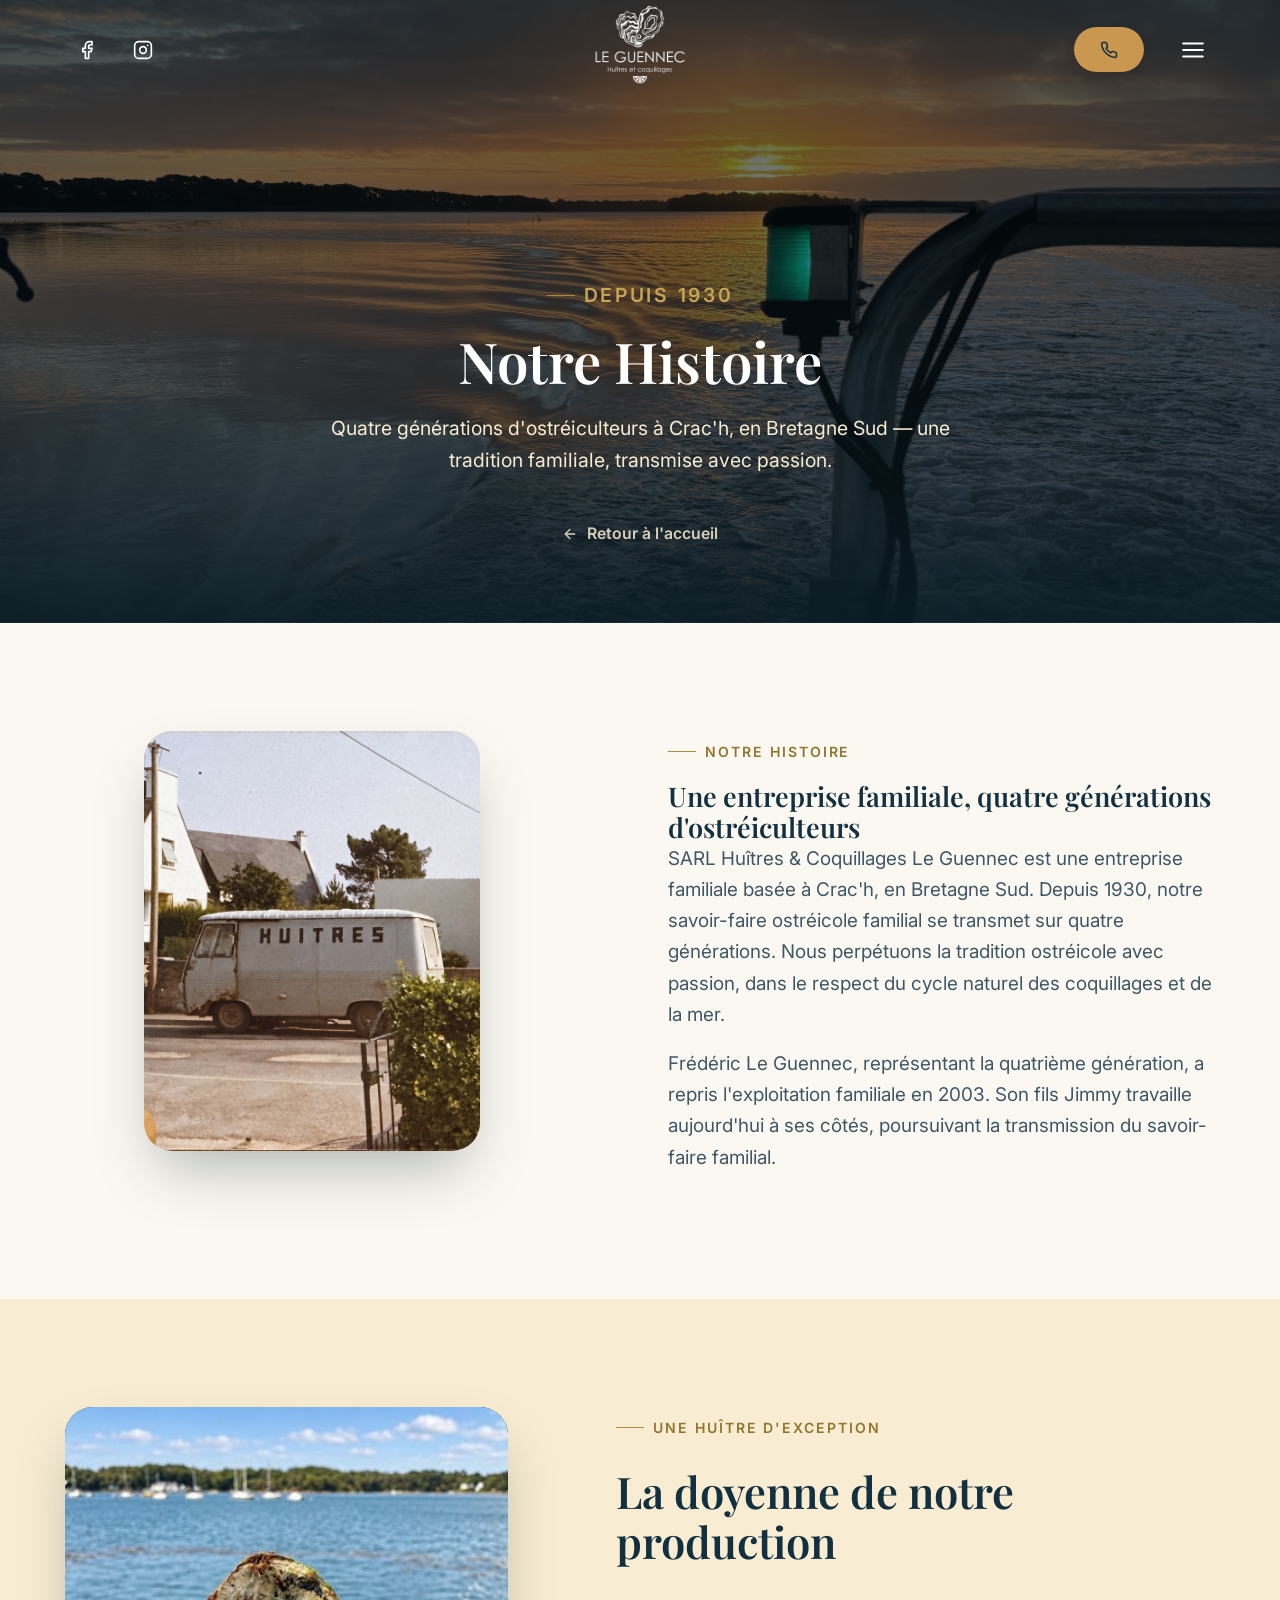
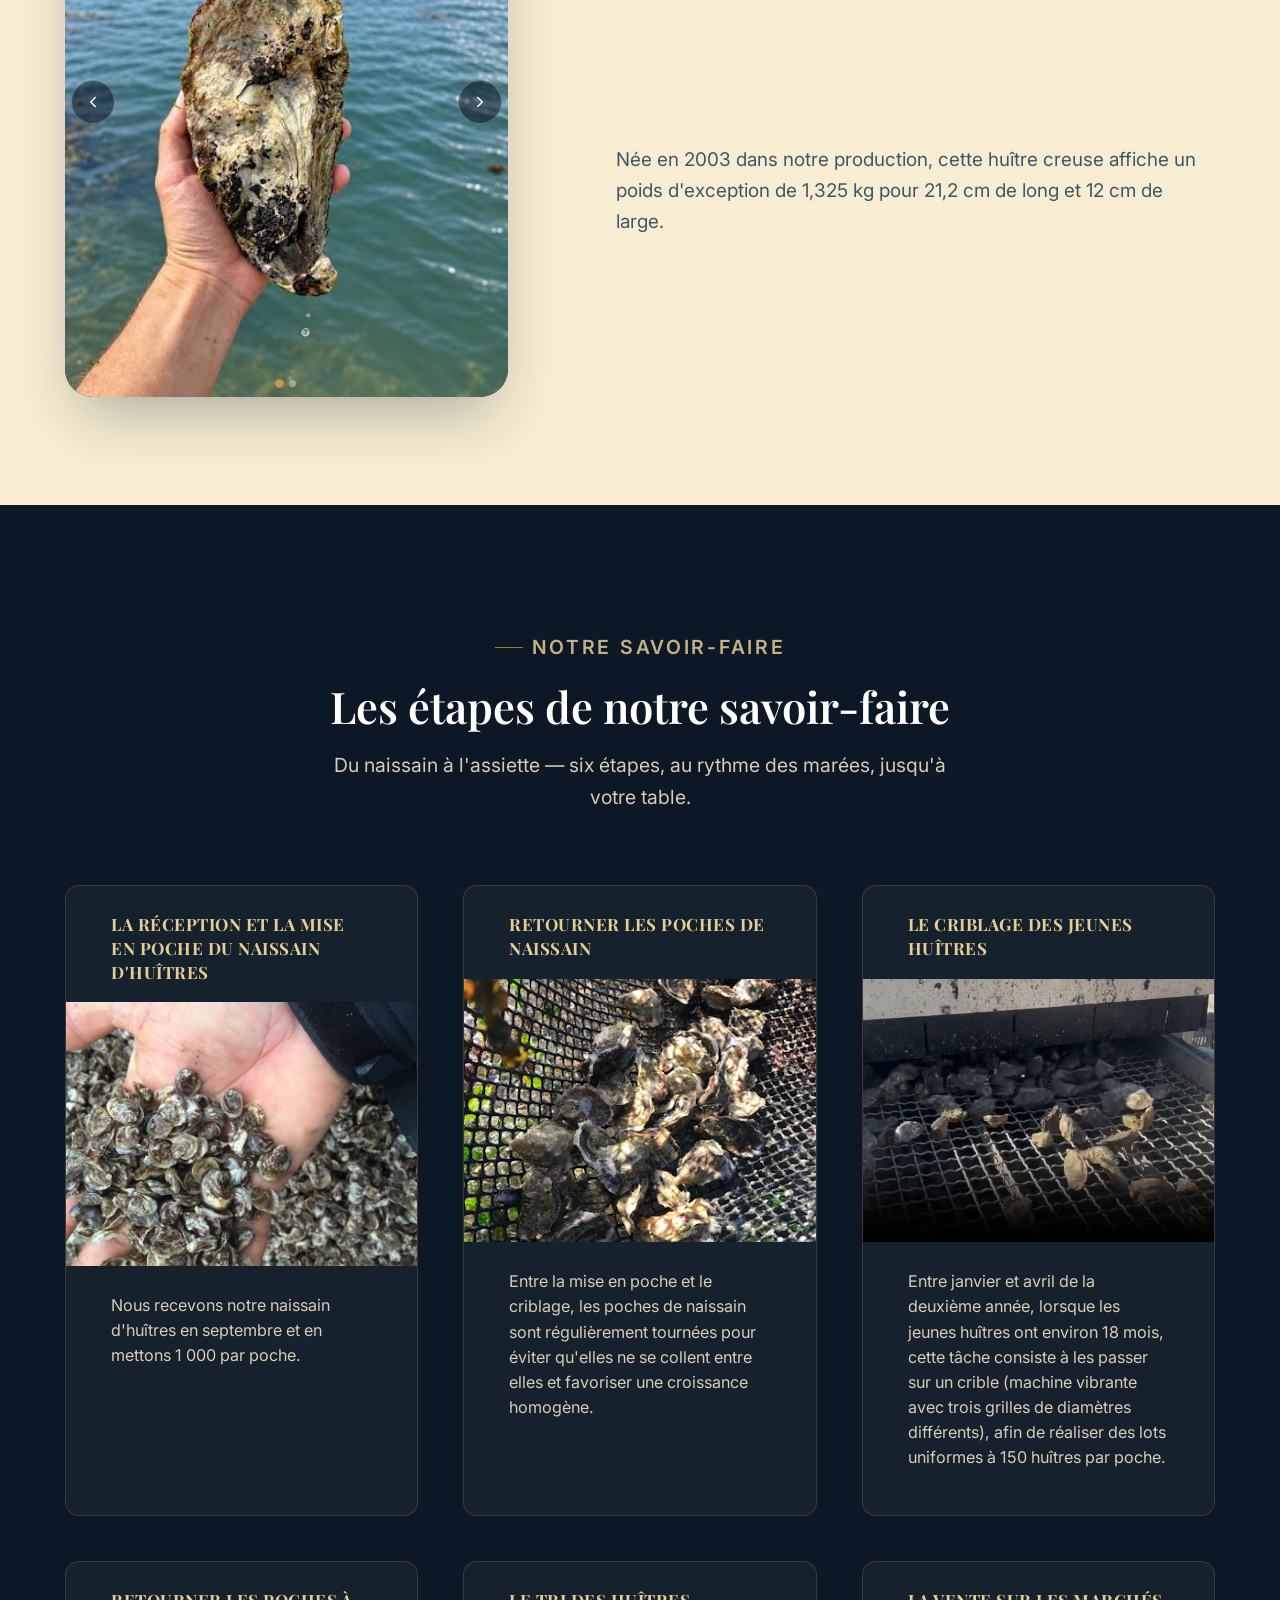
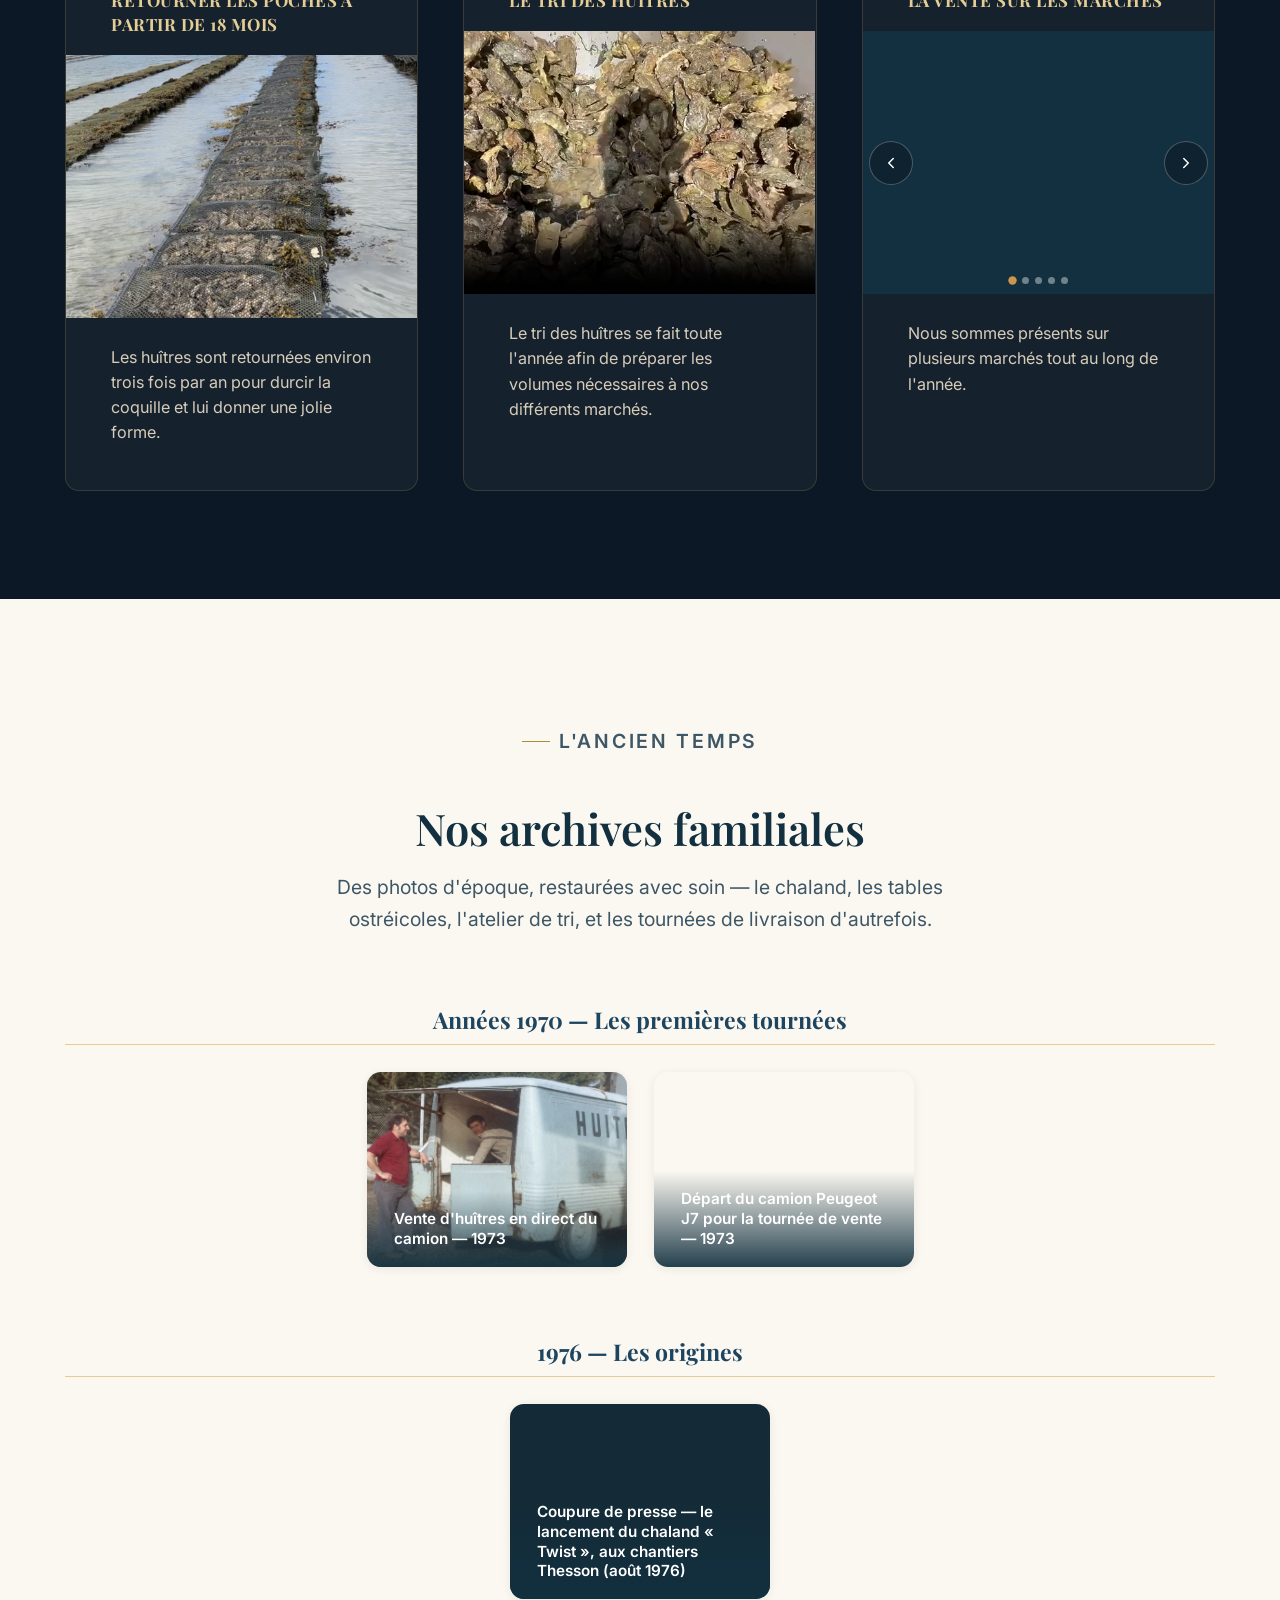
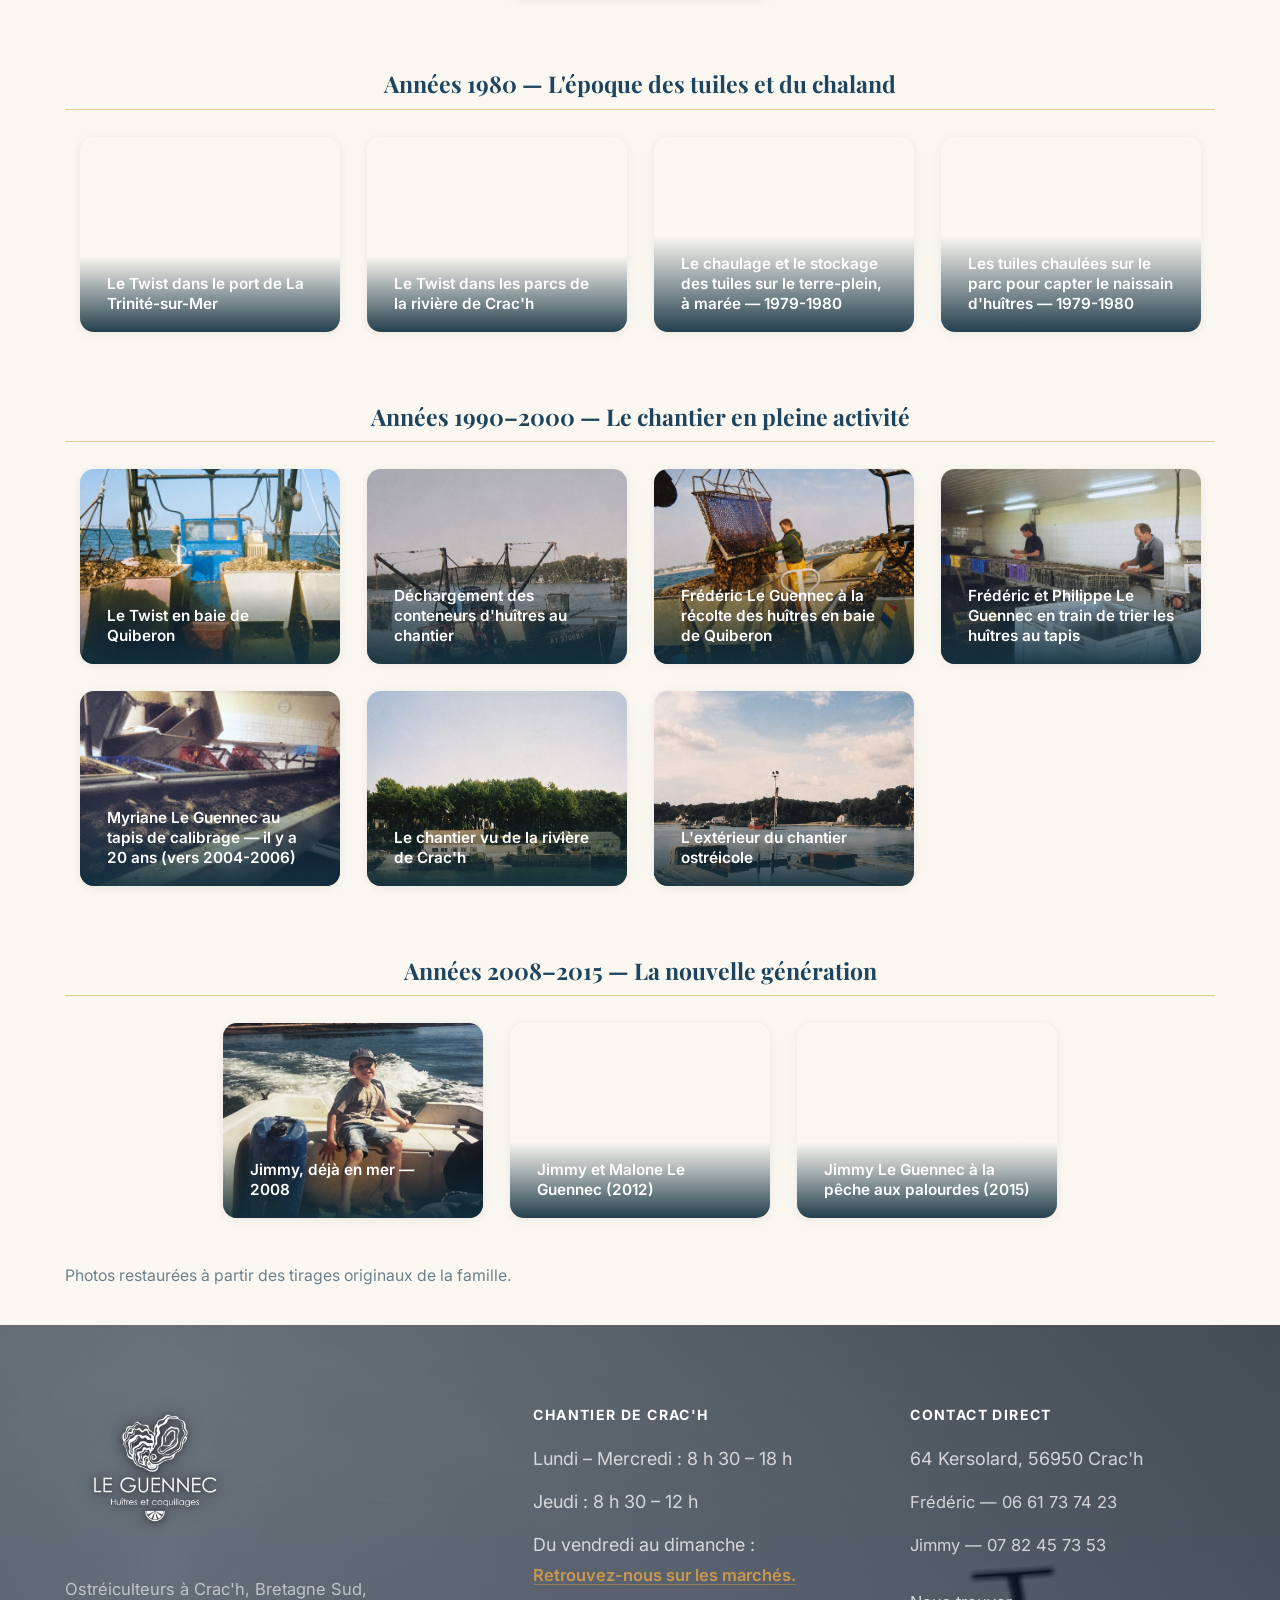
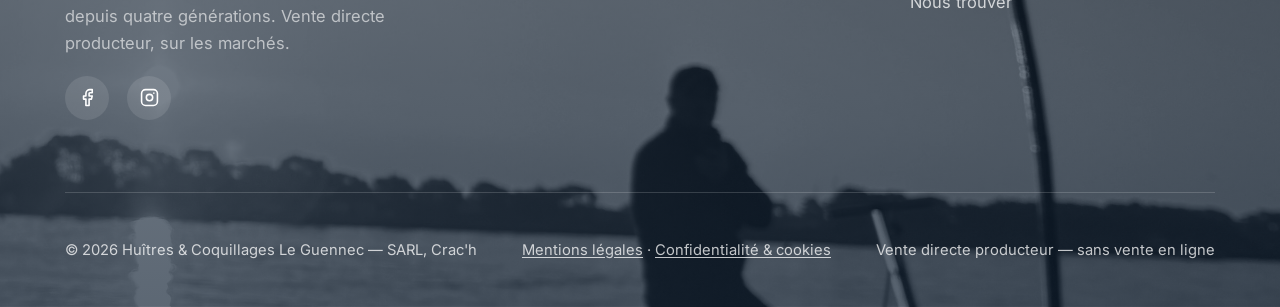
==== commit 9d4103be: "Badge avis Google : API Places (New), format ★ 4.9 (120+ avis), cache 24h, repli JSON - recherche du" ====
--- a/histoire.html
+++ b/histoire.html
@@ -457,6 +457,6 @@
   <svg viewBox="0 0 24 24" fill="none" stroke="currentColor" stroke-width="2.2" stroke-linecap="round" stroke-linejoin="round"><path d="M12 19V5"/><path d="m5 12 7-7 7 7"/></svg>
 </button>
 
-<script src="js/main.js?v=194"></script>
+<script src="js/main.js?v=195"></script>
 </body>
 </html>
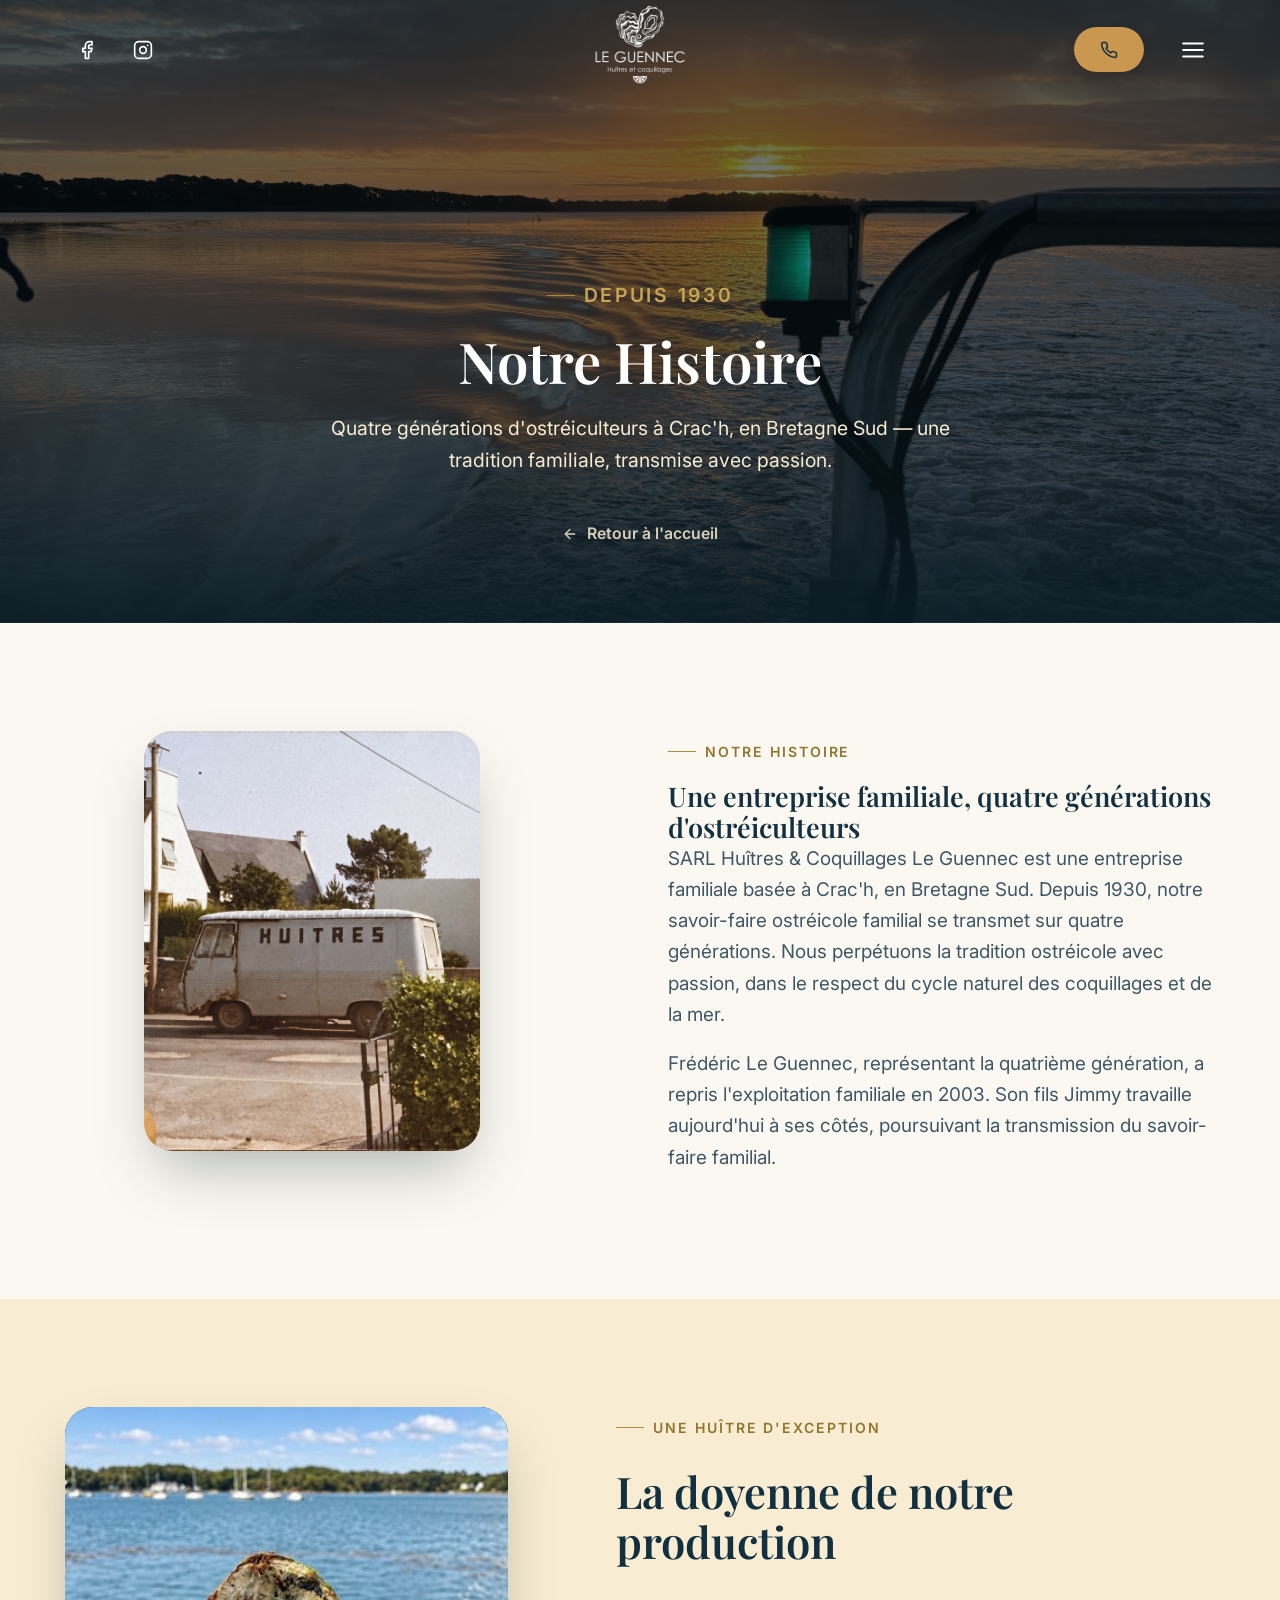
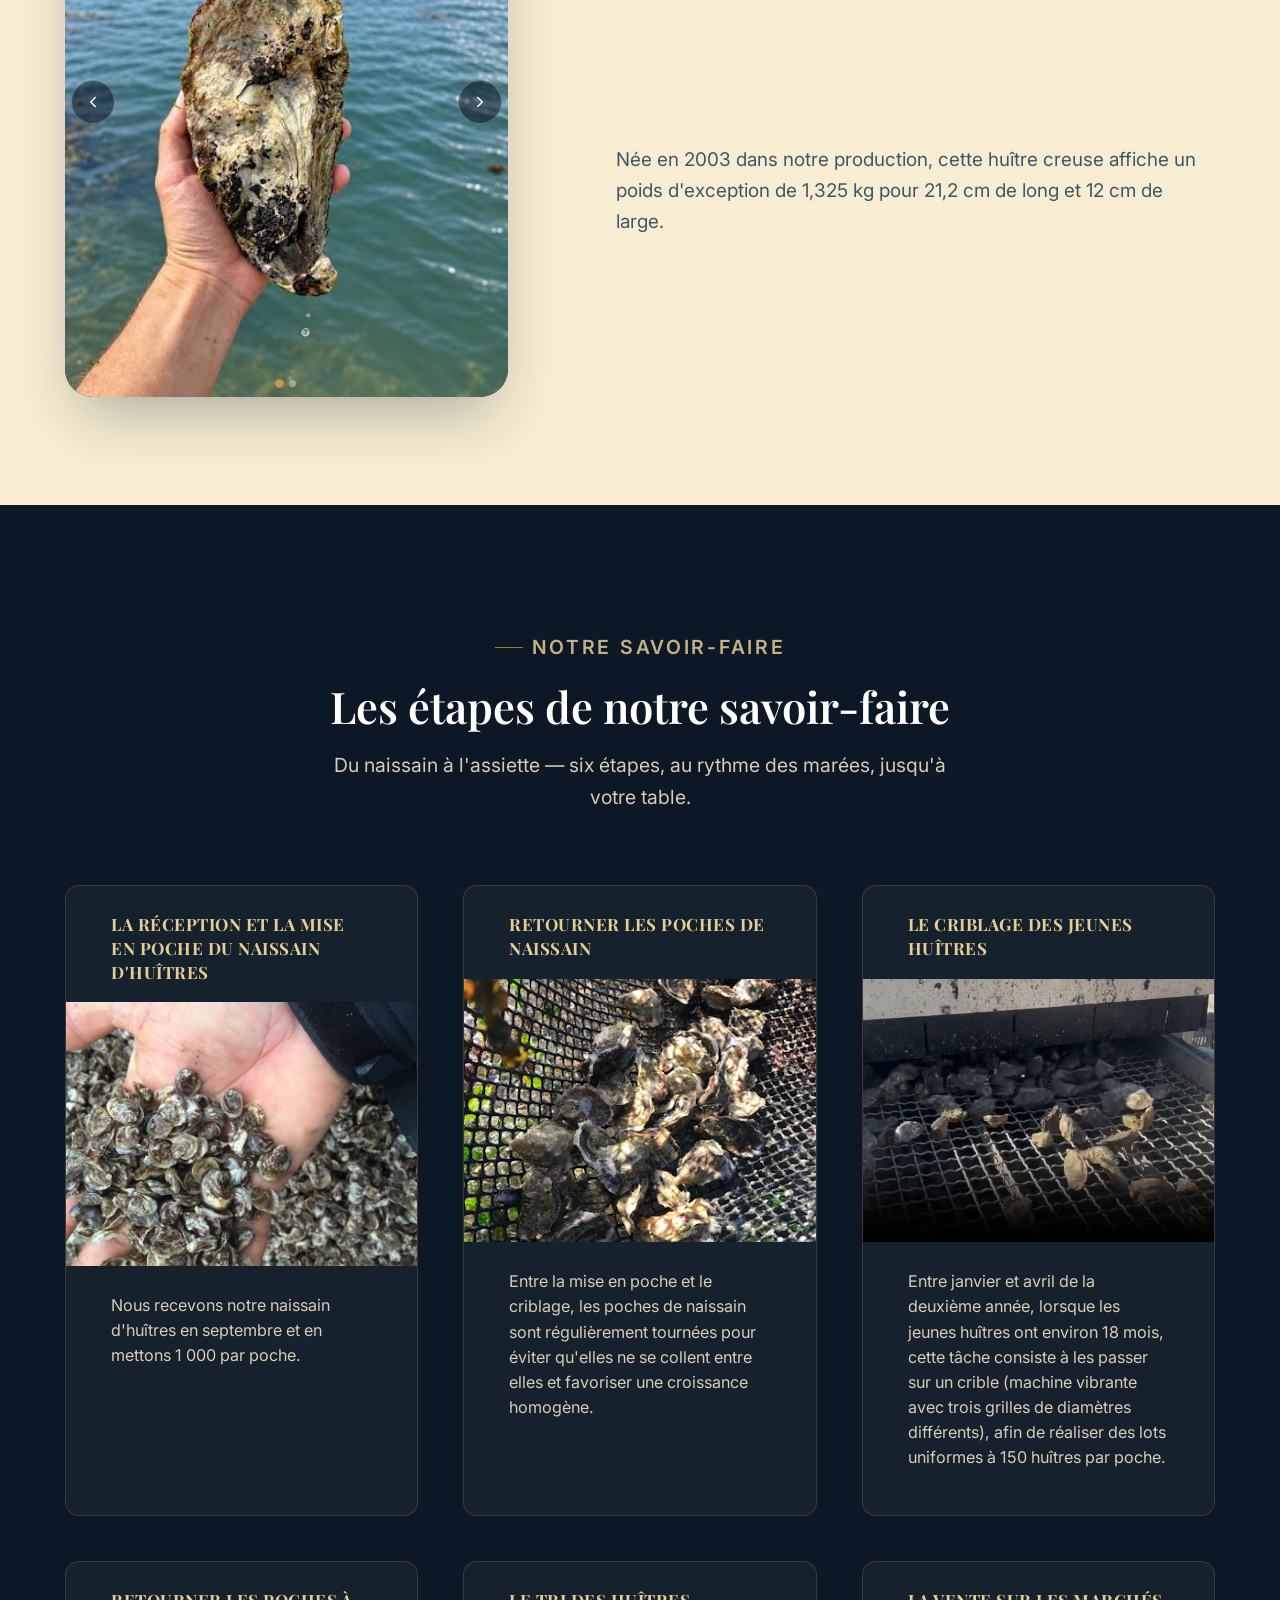
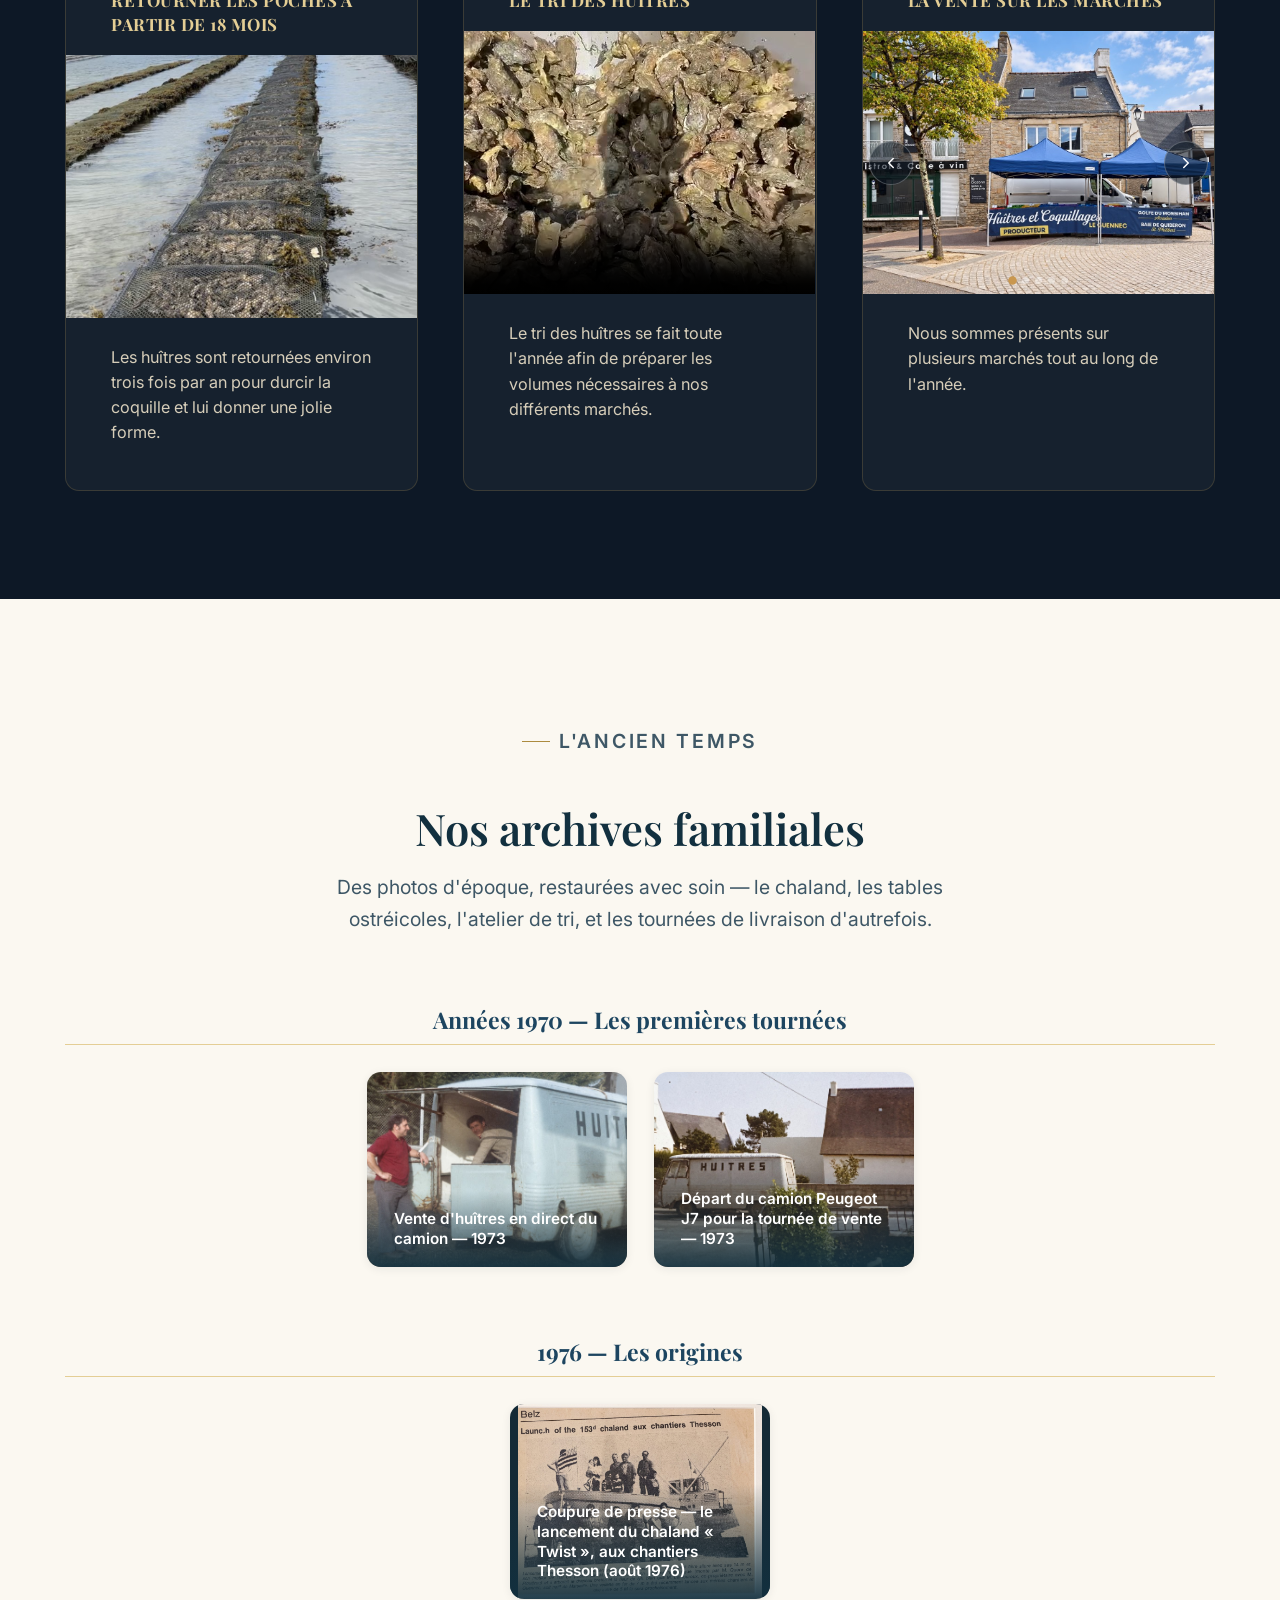
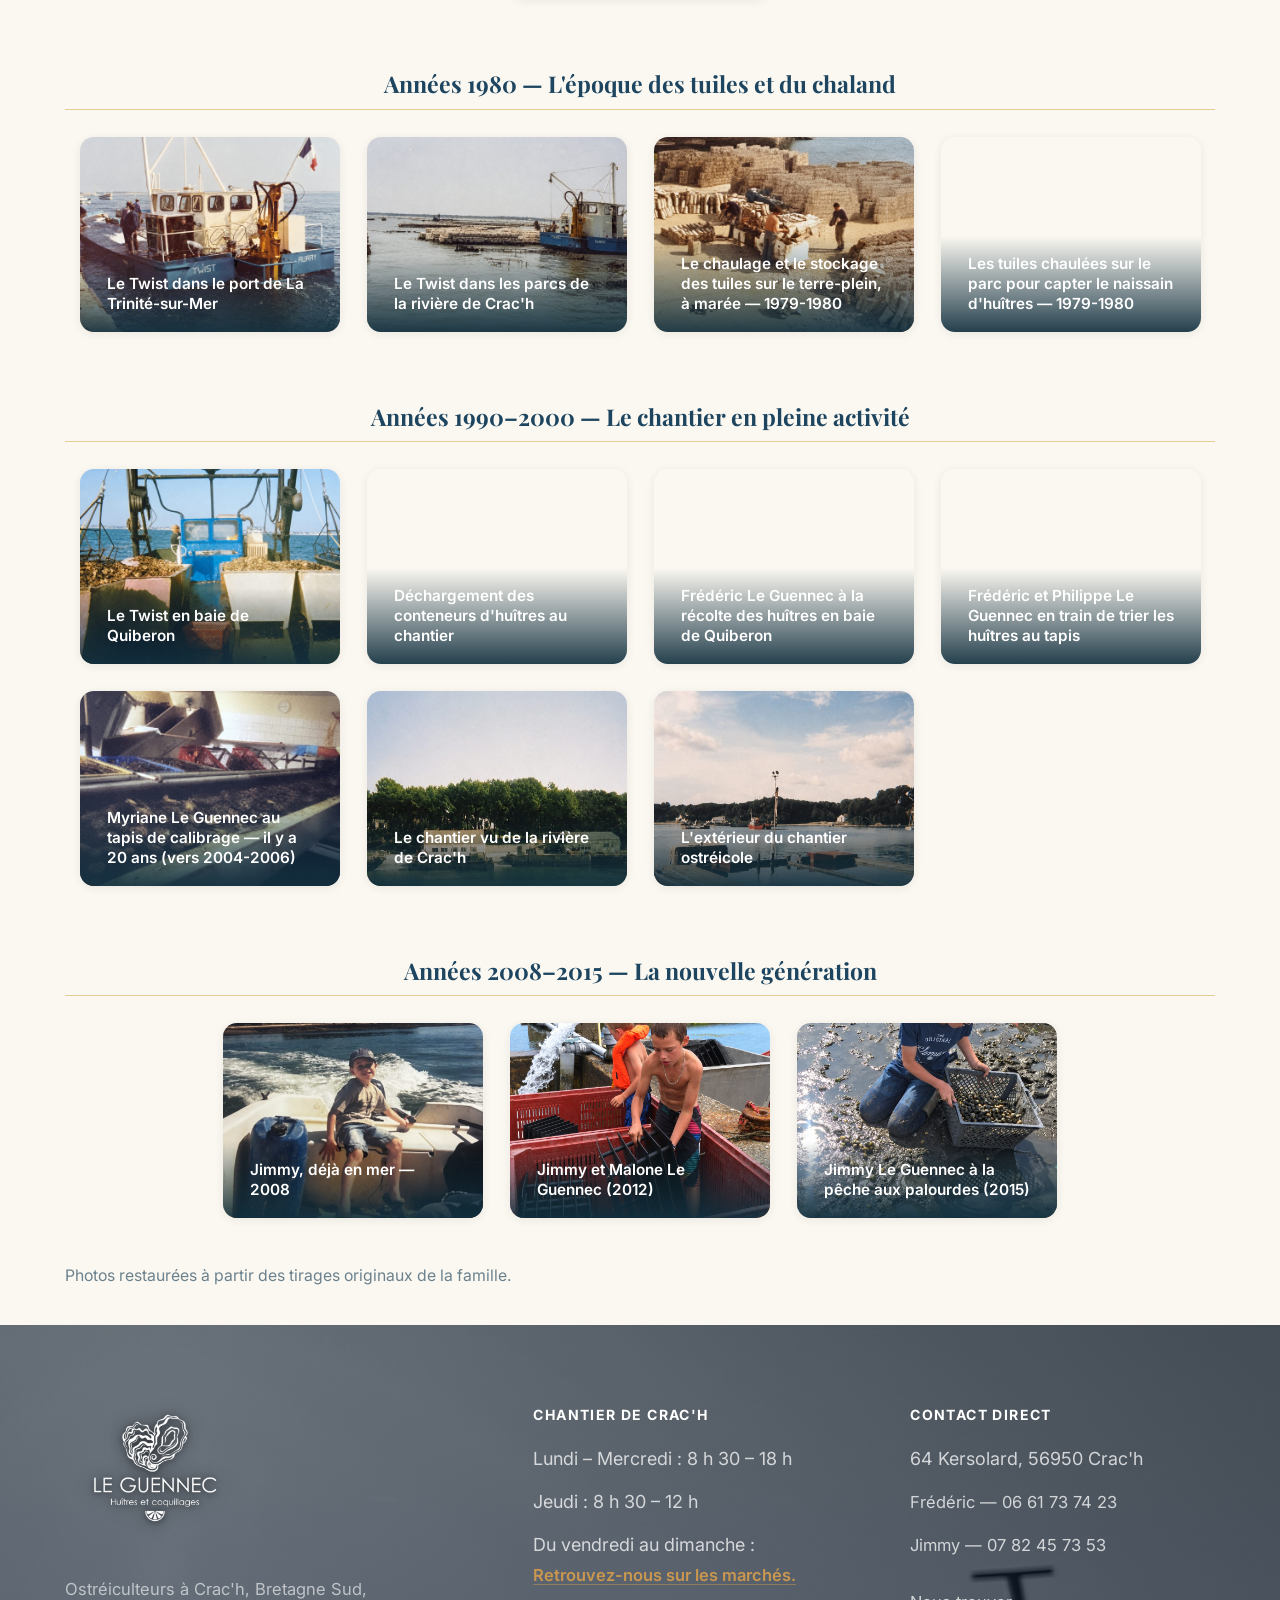
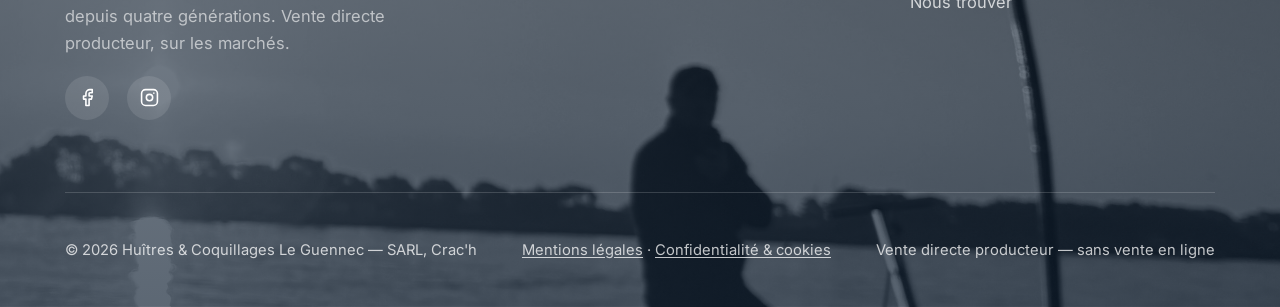
==== commit d1a414a2: "Favicons : jeu d'icones carrees (16/32/48/96/144/192, apple-touch 180, .ico) et liens dans toutes le" ====
--- a/histoire.html
+++ b/histoire.html
@@ -17,11 +17,15 @@
 <meta property="og:locale" content="fr_FR">
 <meta property="og:url" content="https://huitres-leguennec.com/histoire">
 <link rel="canonical" href="https://huitres-leguennec.com/histoire">
-<link rel="icon" type="image/png" href="img/logo.png">
+<link rel="icon" type="image/png" sizes="48x48" href="/favicon-48x48.png">
+<link rel="icon" type="image/png" sizes="192x192" href="/favicon-192x192.png">
+<link rel="icon" type="image/png" sizes="32x32" href="/favicon-32x32.png">
+<link rel="icon" type="image/png" sizes="16x16" href="/favicon-16x16.png">
+<link rel="apple-touch-icon" sizes="180x180" href="/apple-touch-icon.png">
 <link rel="preconnect" href="https://fonts.googleapis.com">
 <link rel="preconnect" href="https://fonts.gstatic.com" crossorigin>
 <link href="https://fonts.googleapis.com/css2?family=Playfair+Display:wght@500;600;700&family=Dancing+Script:wght@600;700&family=Inter:wght@400;500;600;700&display=swap" rel="stylesheet">
-<link rel="stylesheet" href="css/style.css?v=194">
+<link rel="stylesheet" href="css/style.css?v=195">
 <script type="application/ld+json">
 {
   "@context": "https://schema.org",
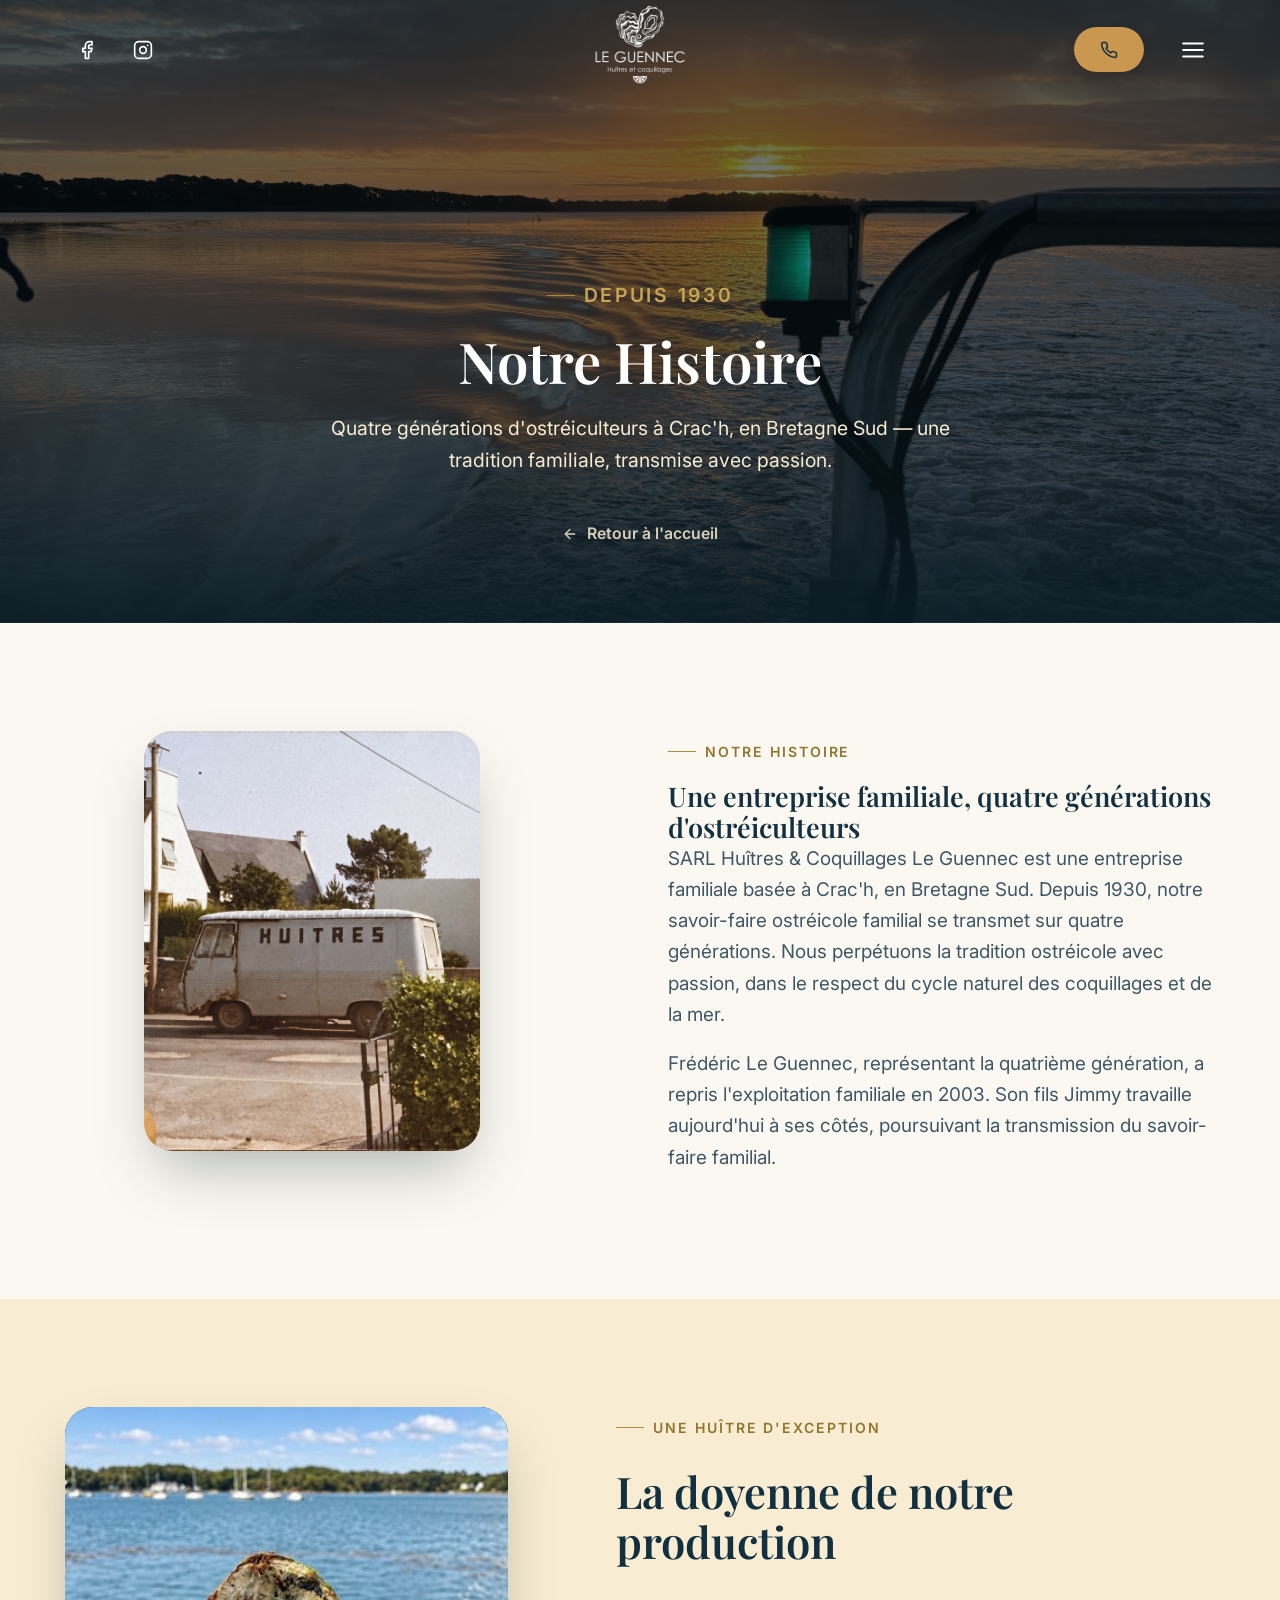
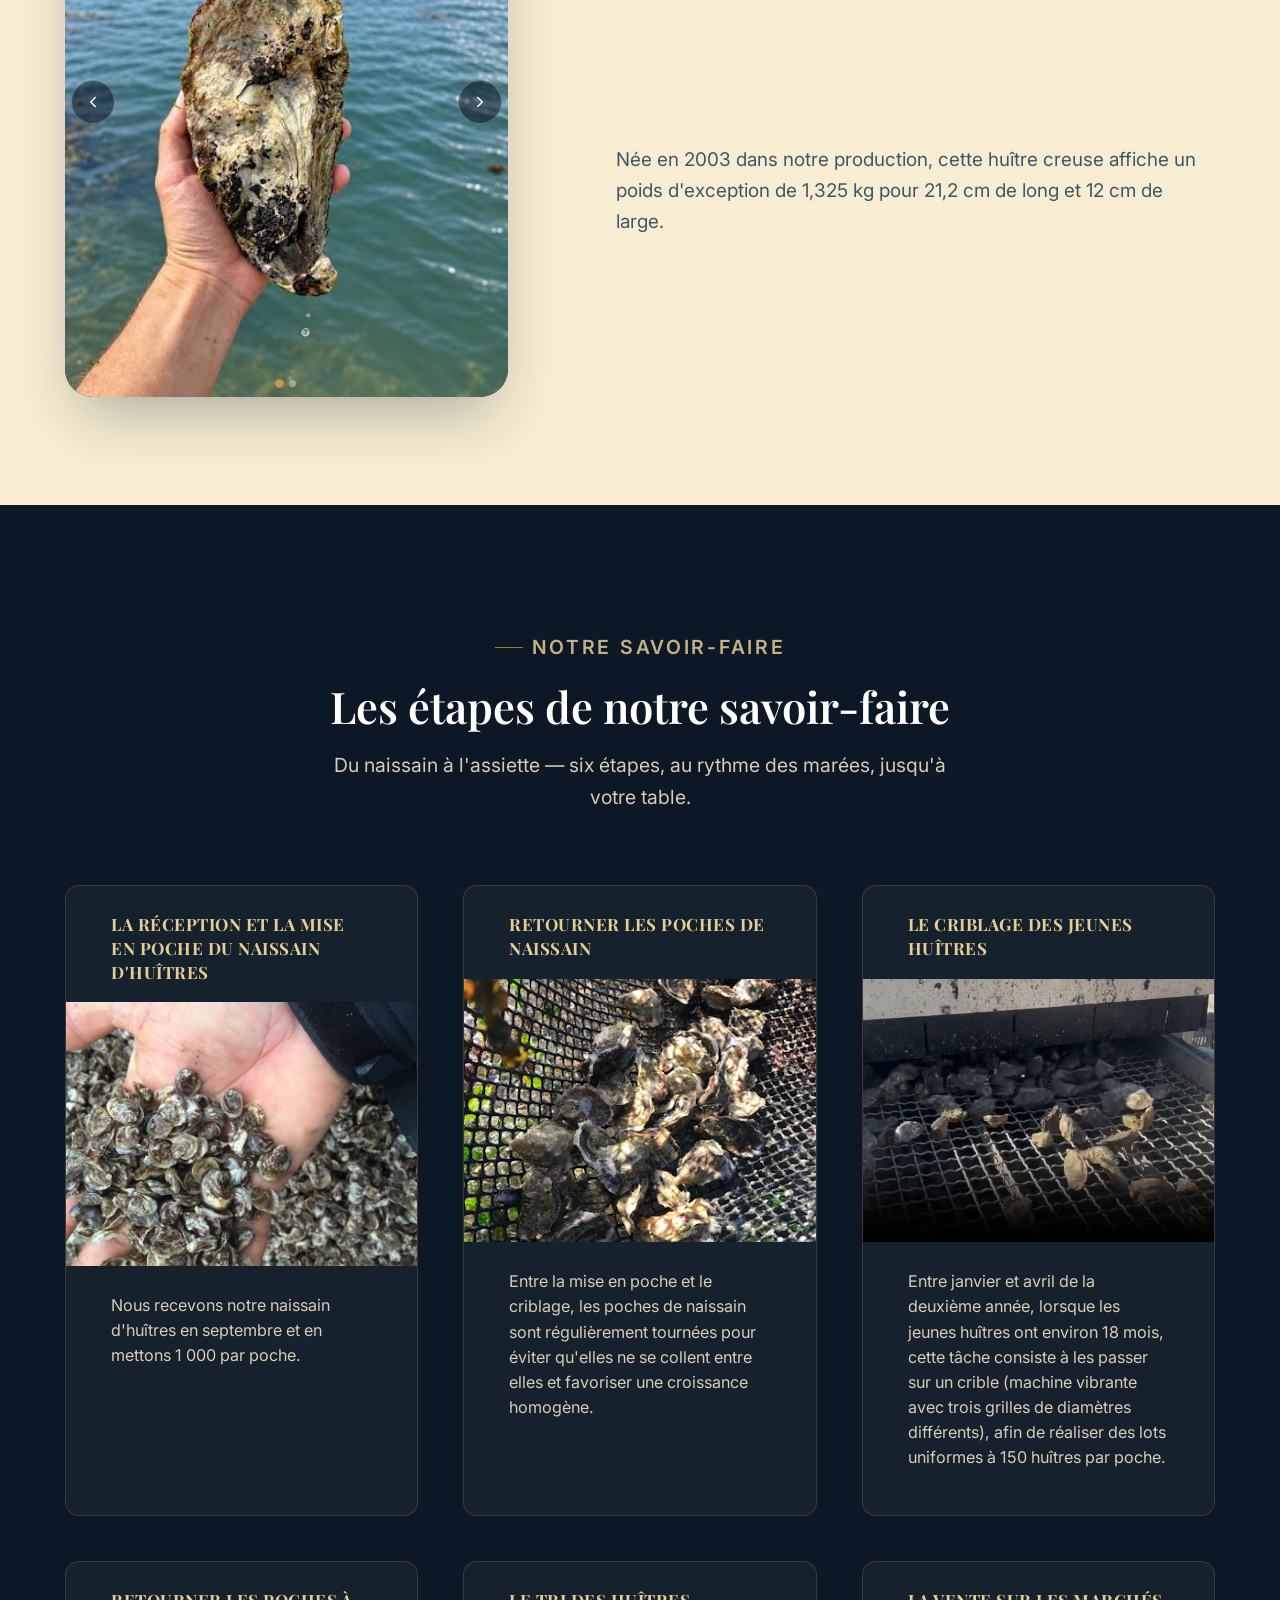
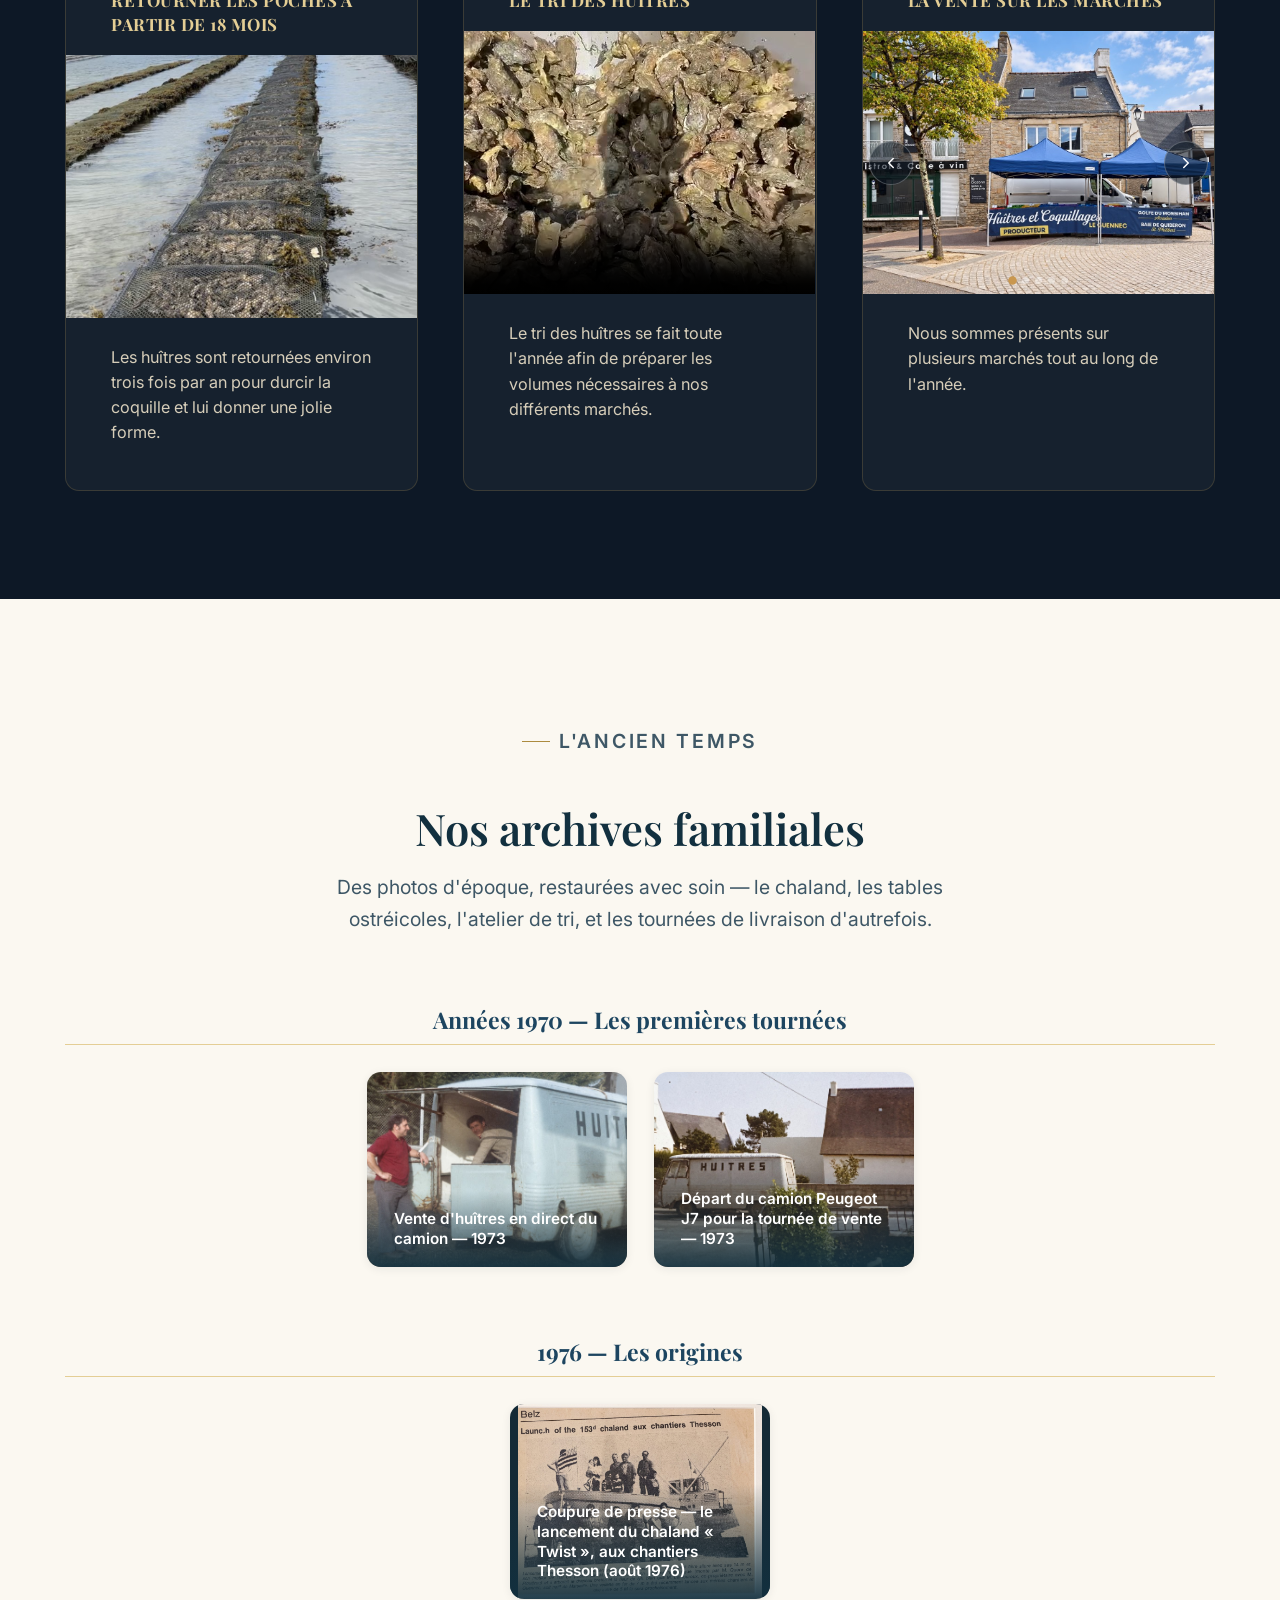
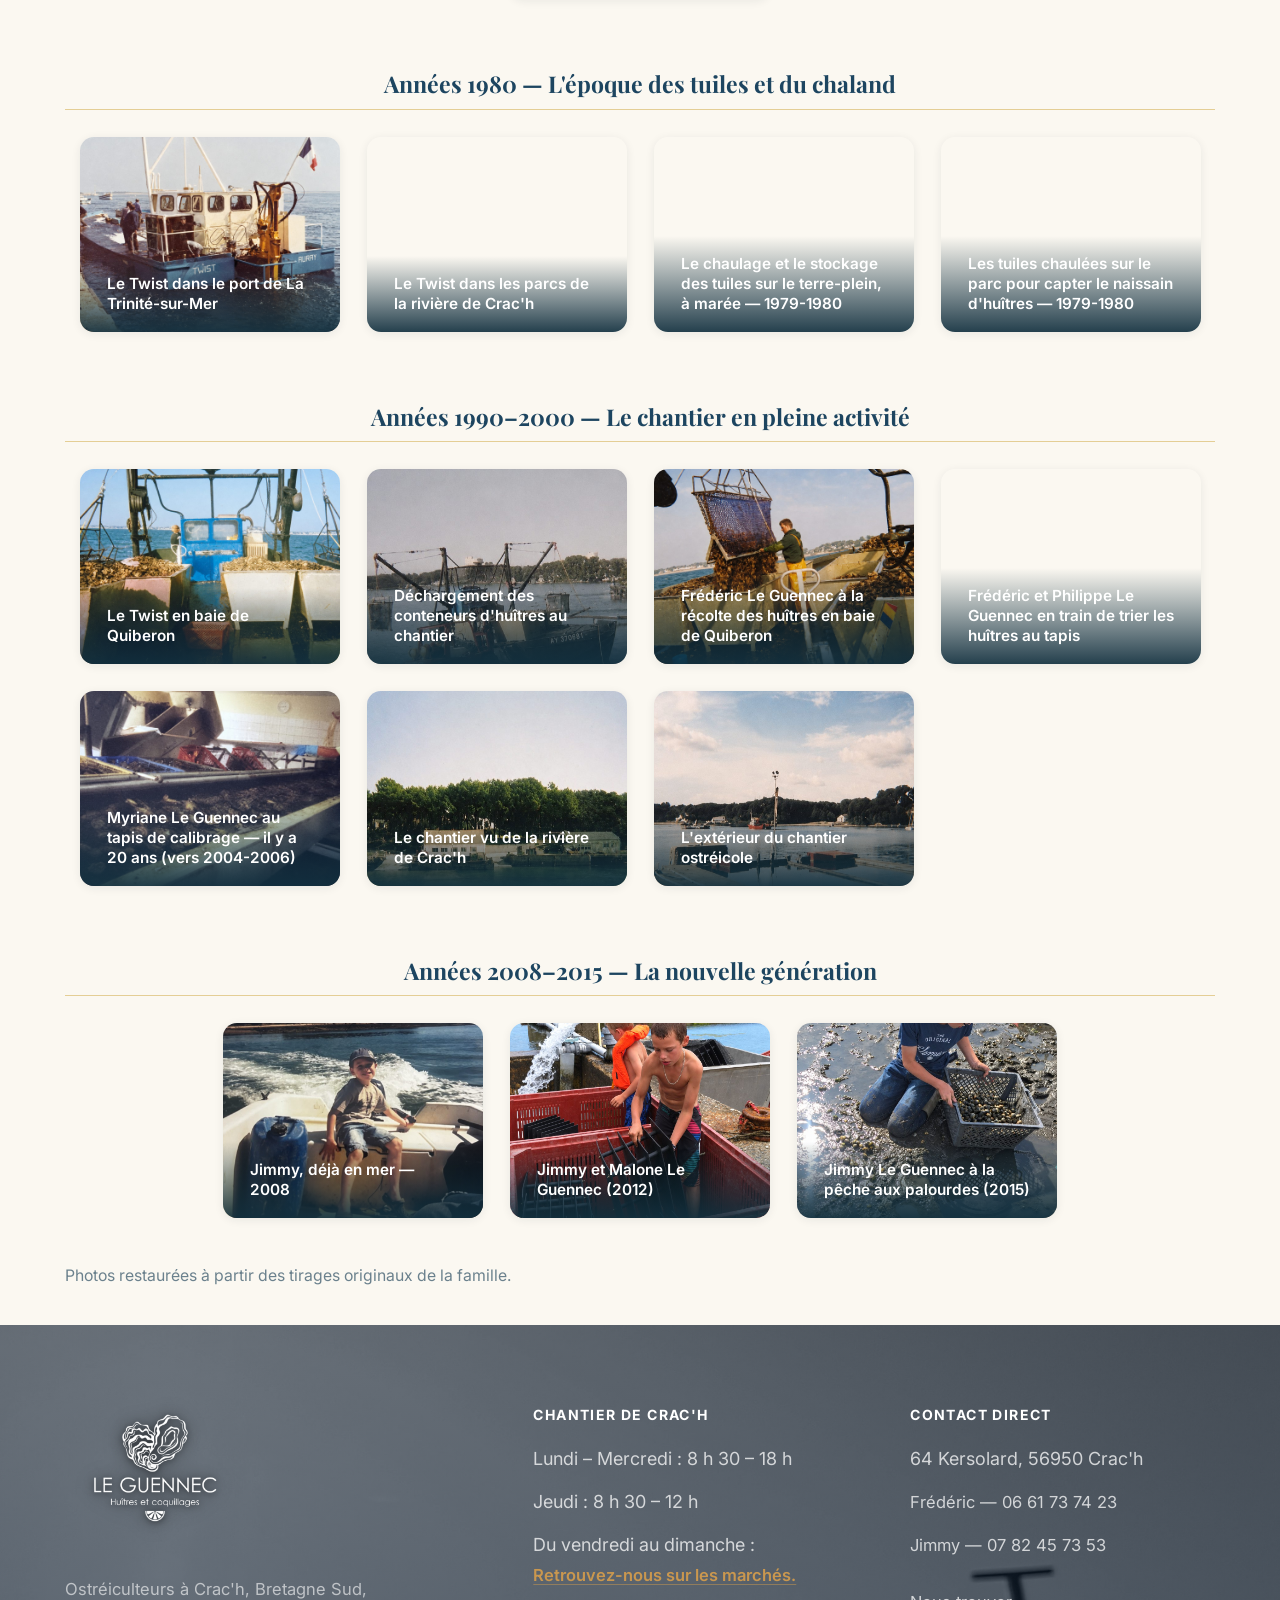
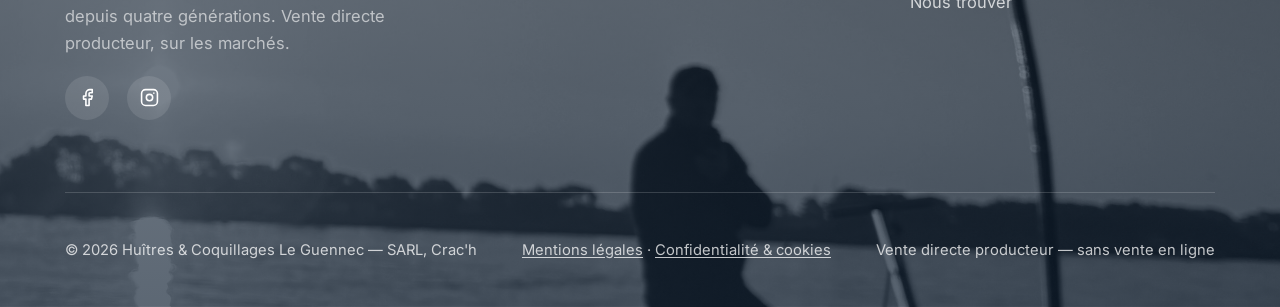
==== commit f472feee: "Badge avis Google : nouvelle cle API et Place ID fixe (Place Details), cache 24h - G_API_KEY mise a " ====
--- a/histoire.html
+++ b/histoire.html
@@ -461,6 +461,6 @@
   <svg viewBox="0 0 24 24" fill="none" stroke="currentColor" stroke-width="2.2" stroke-linecap="round" stroke-linejoin="round"><path d="M12 19V5"/><path d="m5 12 7-7 7 7"/></svg>
 </button>
 
-<script src="js/main.js?v=195"></script>
+<script src="js/main.js?v=196"></script>
 </body>
 </html>
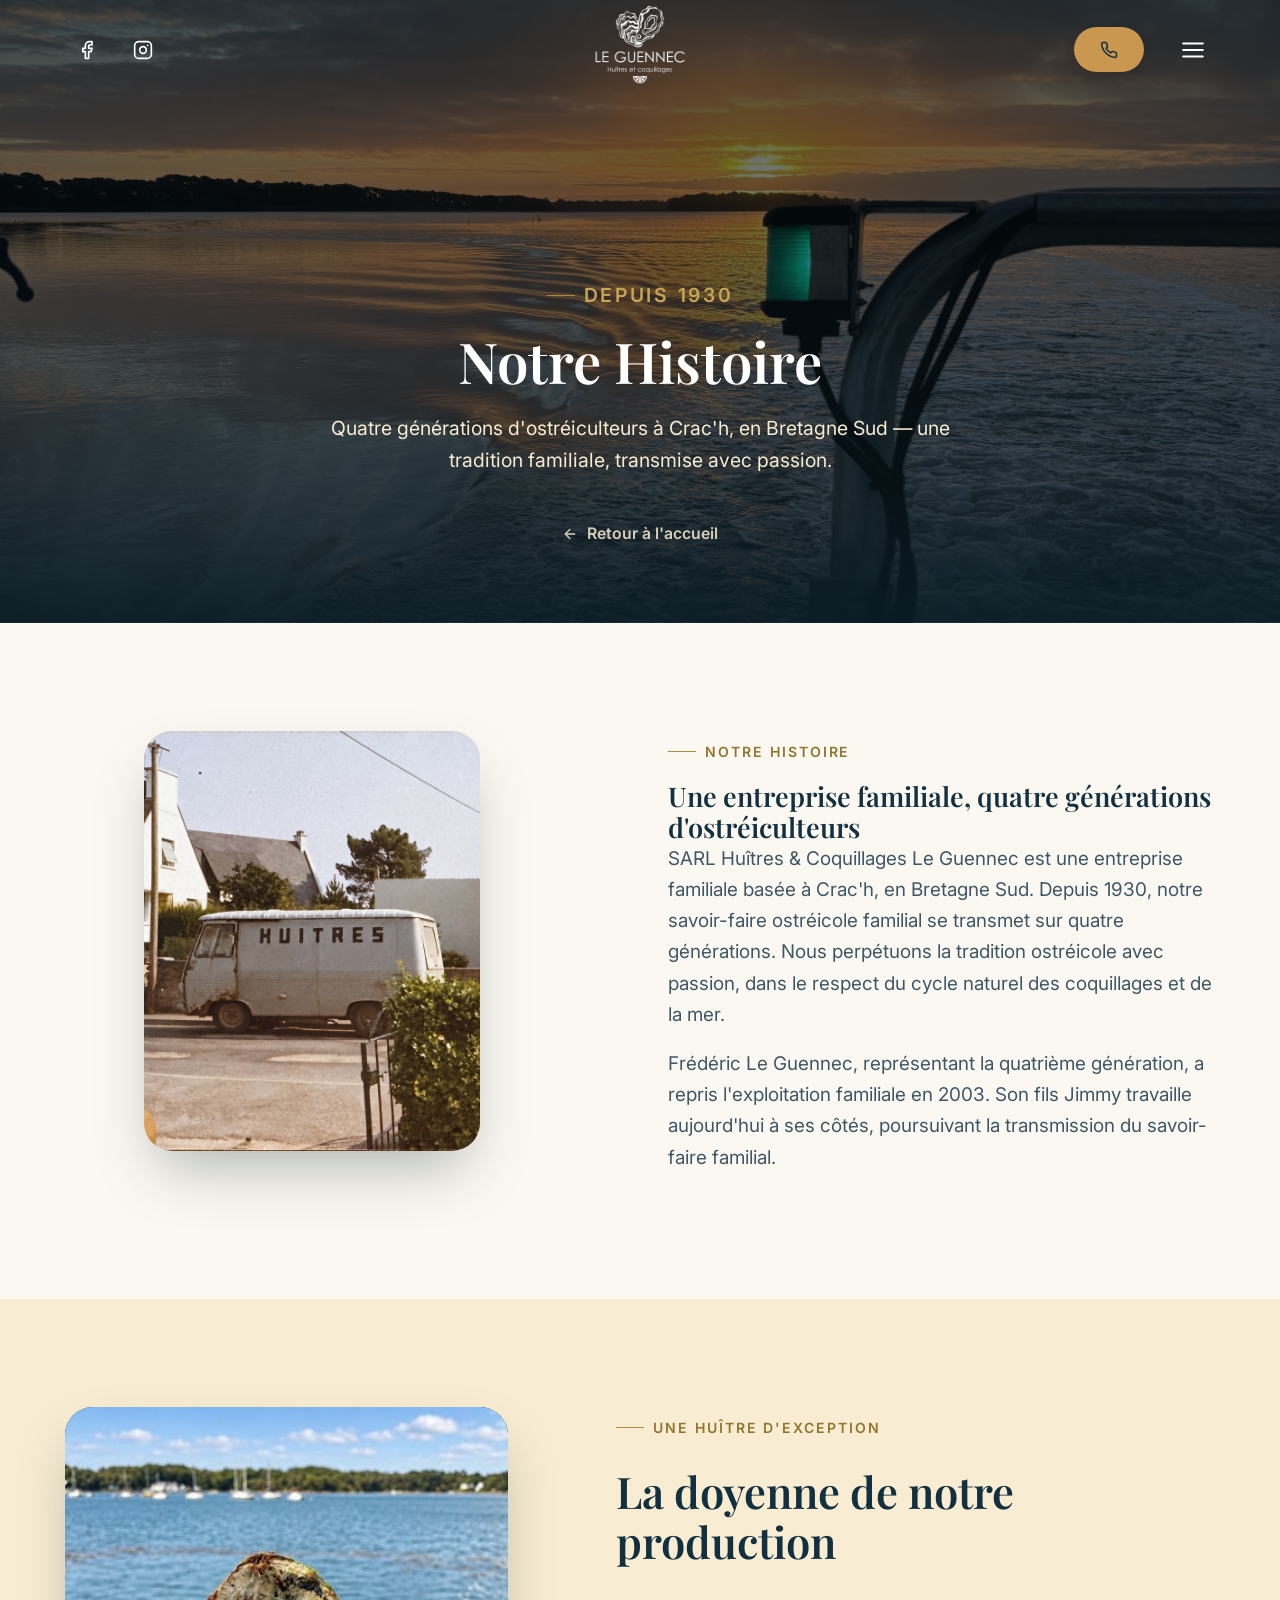
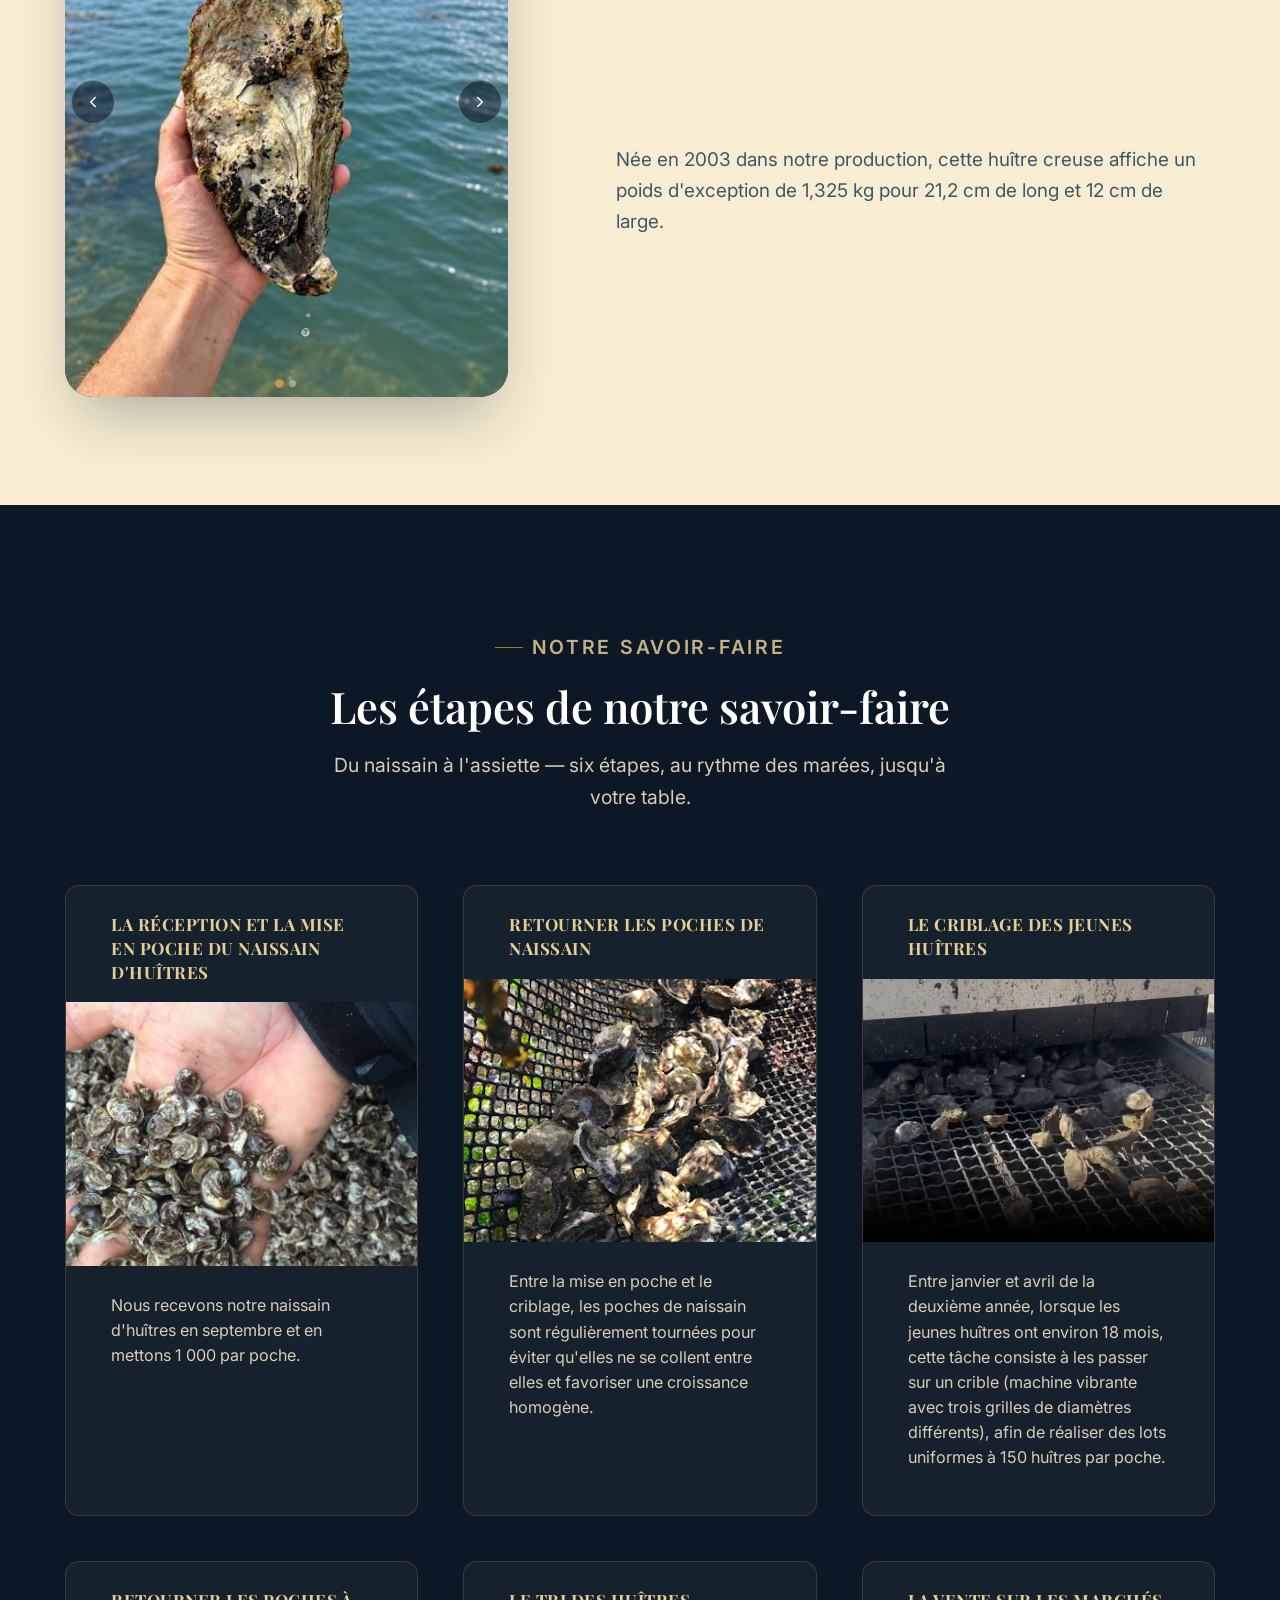
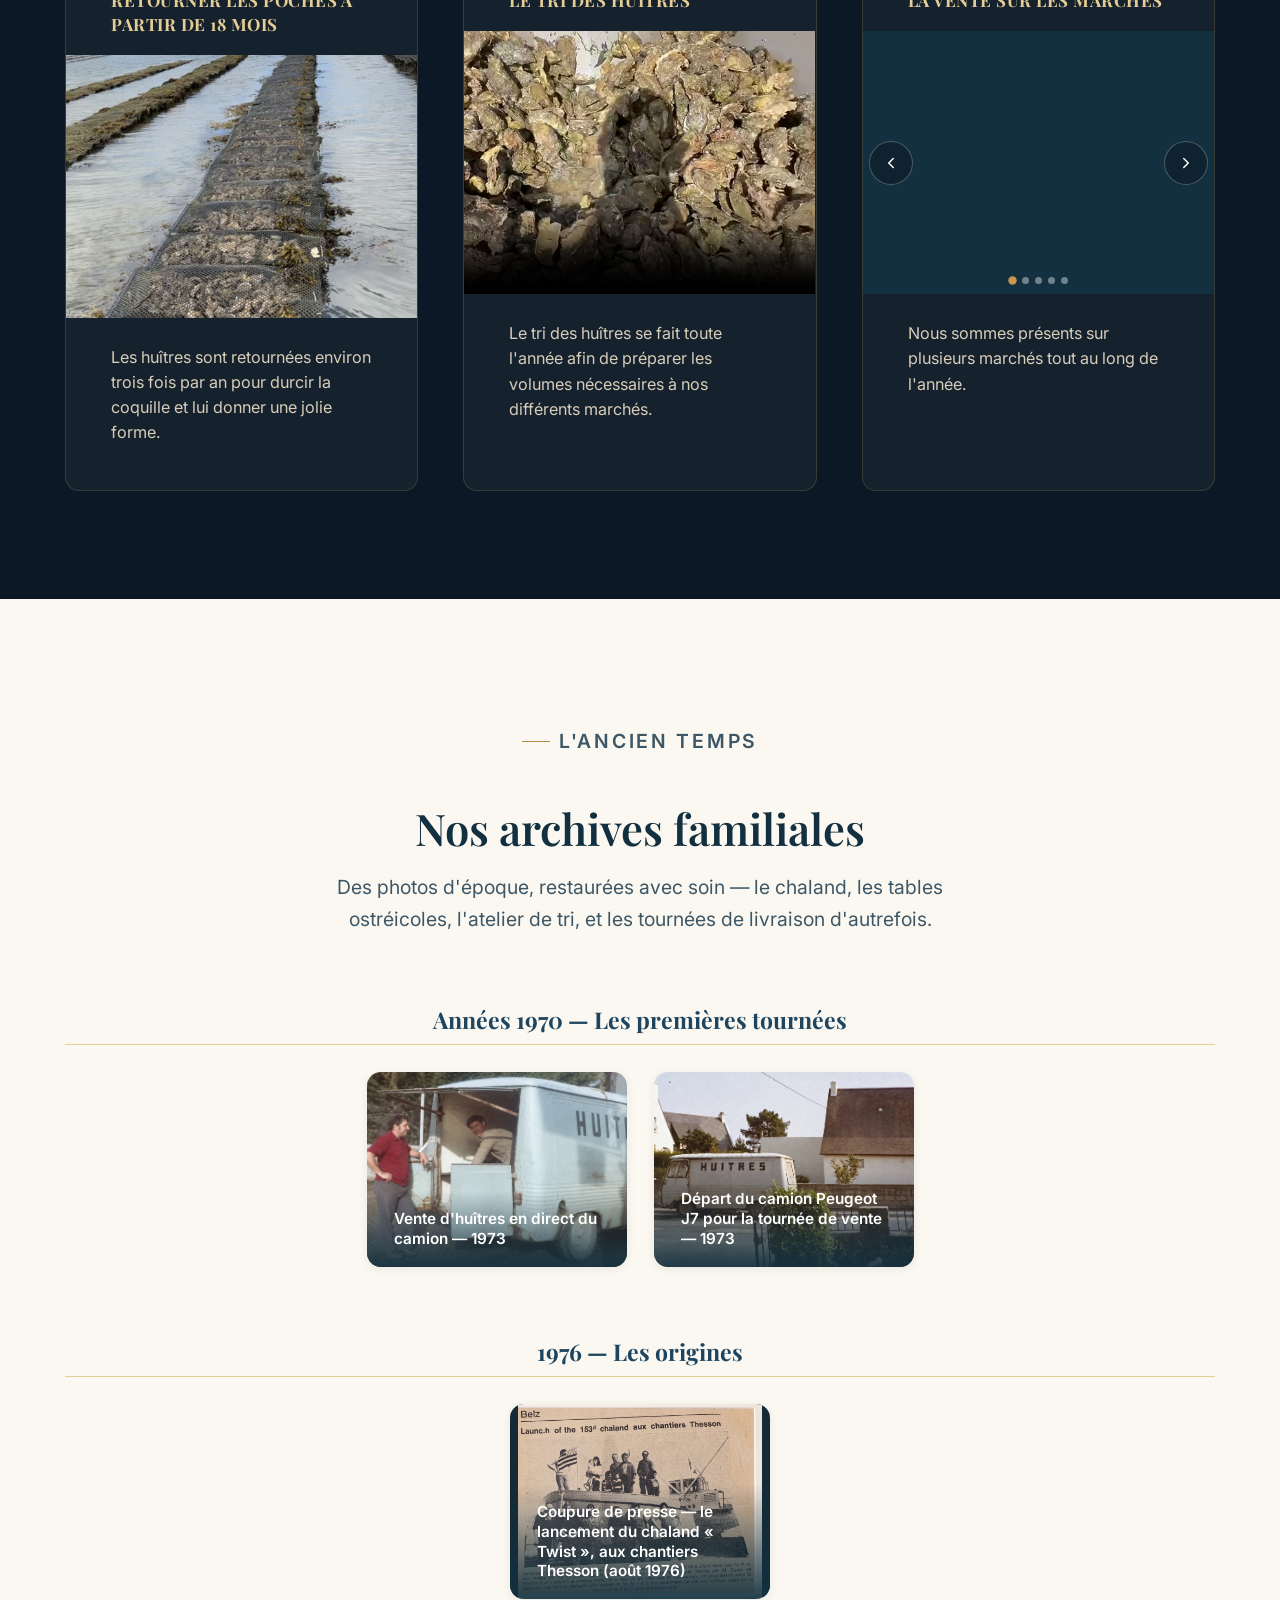
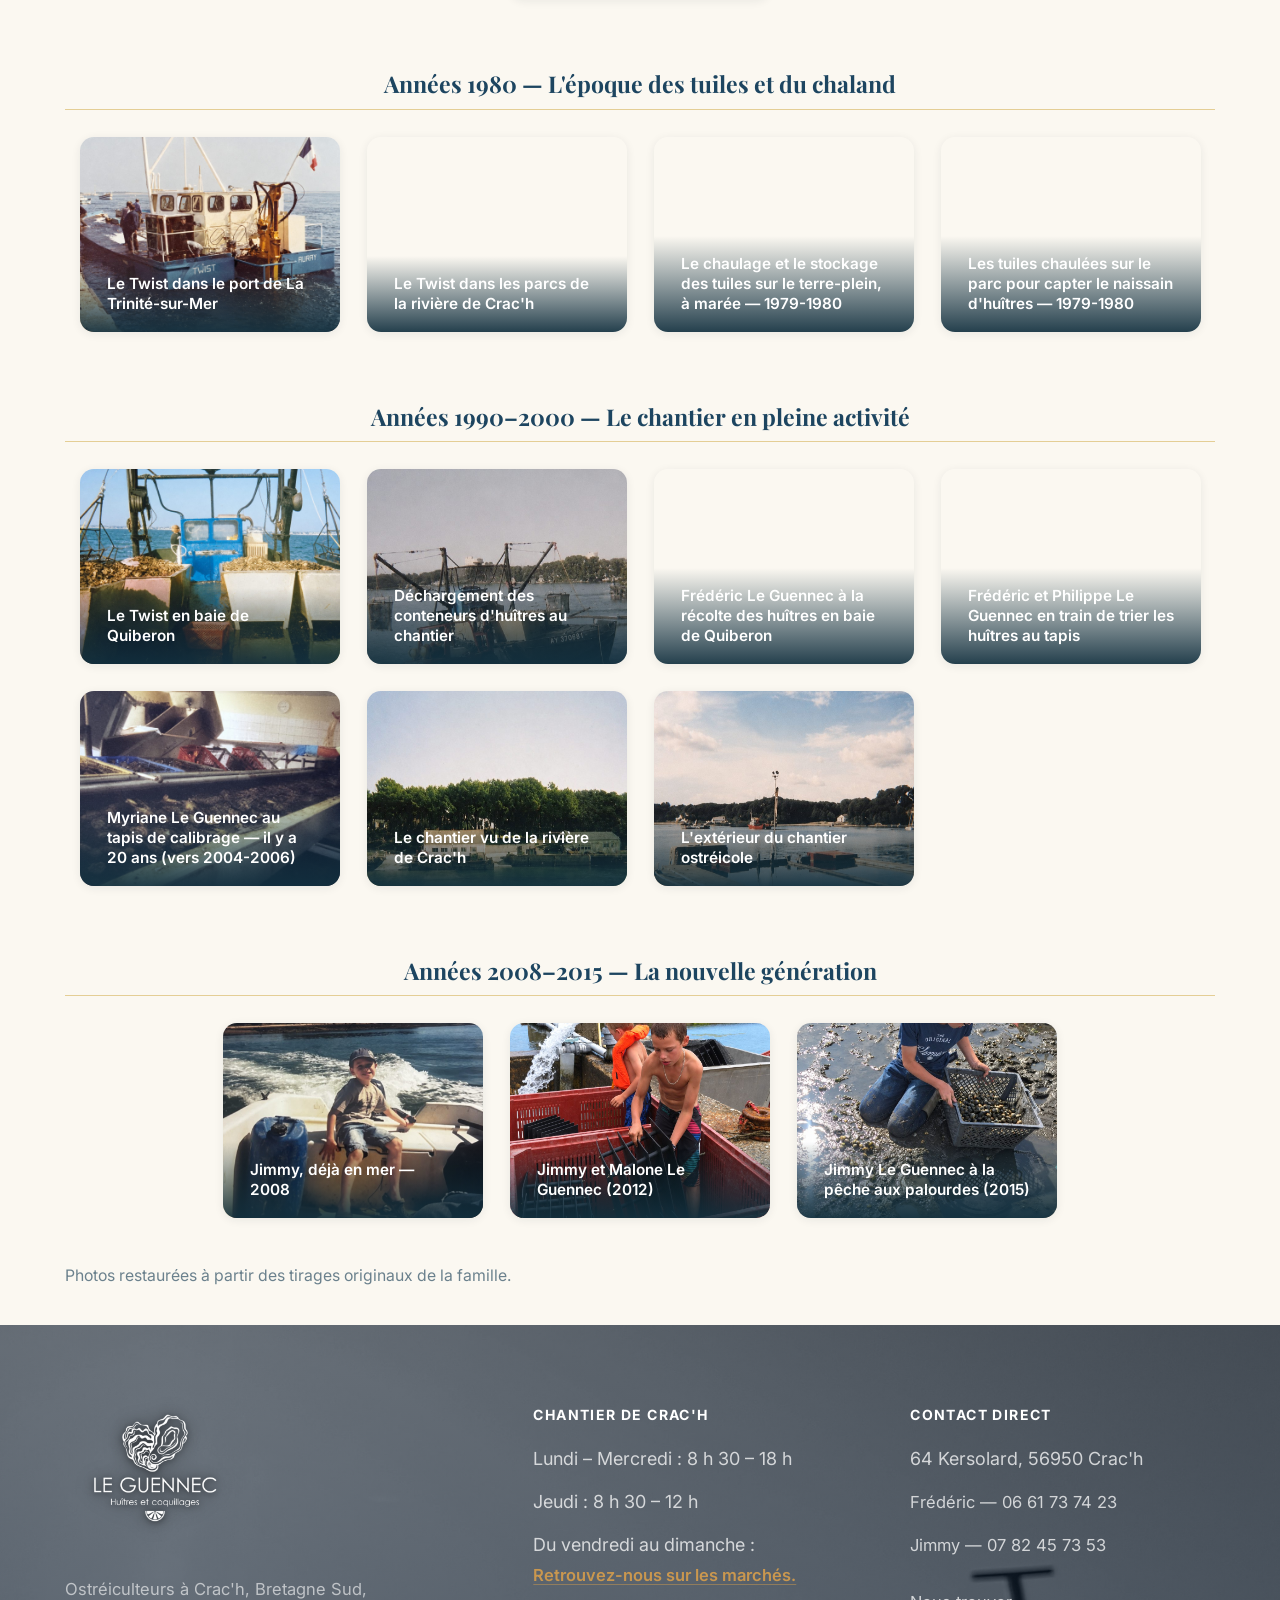
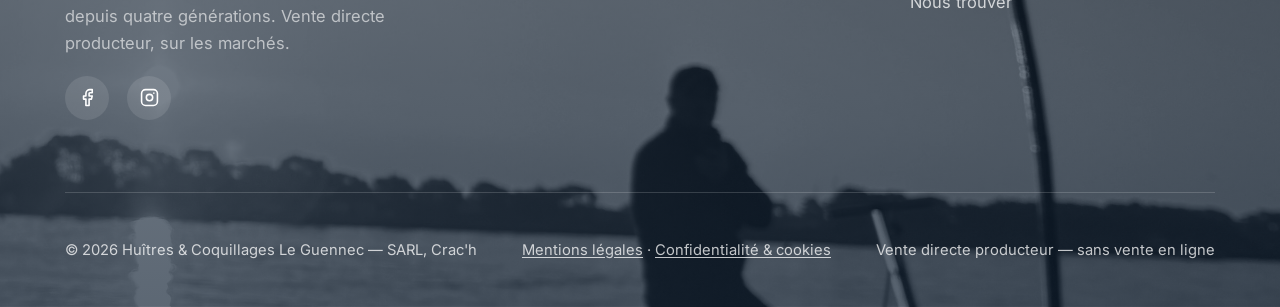
==== commit 3cb36102: "Badge avis Google : cles localStorage v2 + purge des anciennes entrees Co-Authored-By: Claude Sonnet" ====
--- a/histoire.html
+++ b/histoire.html
@@ -461,6 +461,6 @@
   <svg viewBox="0 0 24 24" fill="none" stroke="currentColor" stroke-width="2.2" stroke-linecap="round" stroke-linejoin="round"><path d="M12 19V5"/><path d="m5 12 7-7 7 7"/></svg>
 </button>
 
-<script src="js/main.js?v=196"></script>
+<script src="js/main.js?v=197"></script>
 </body>
 </html>
